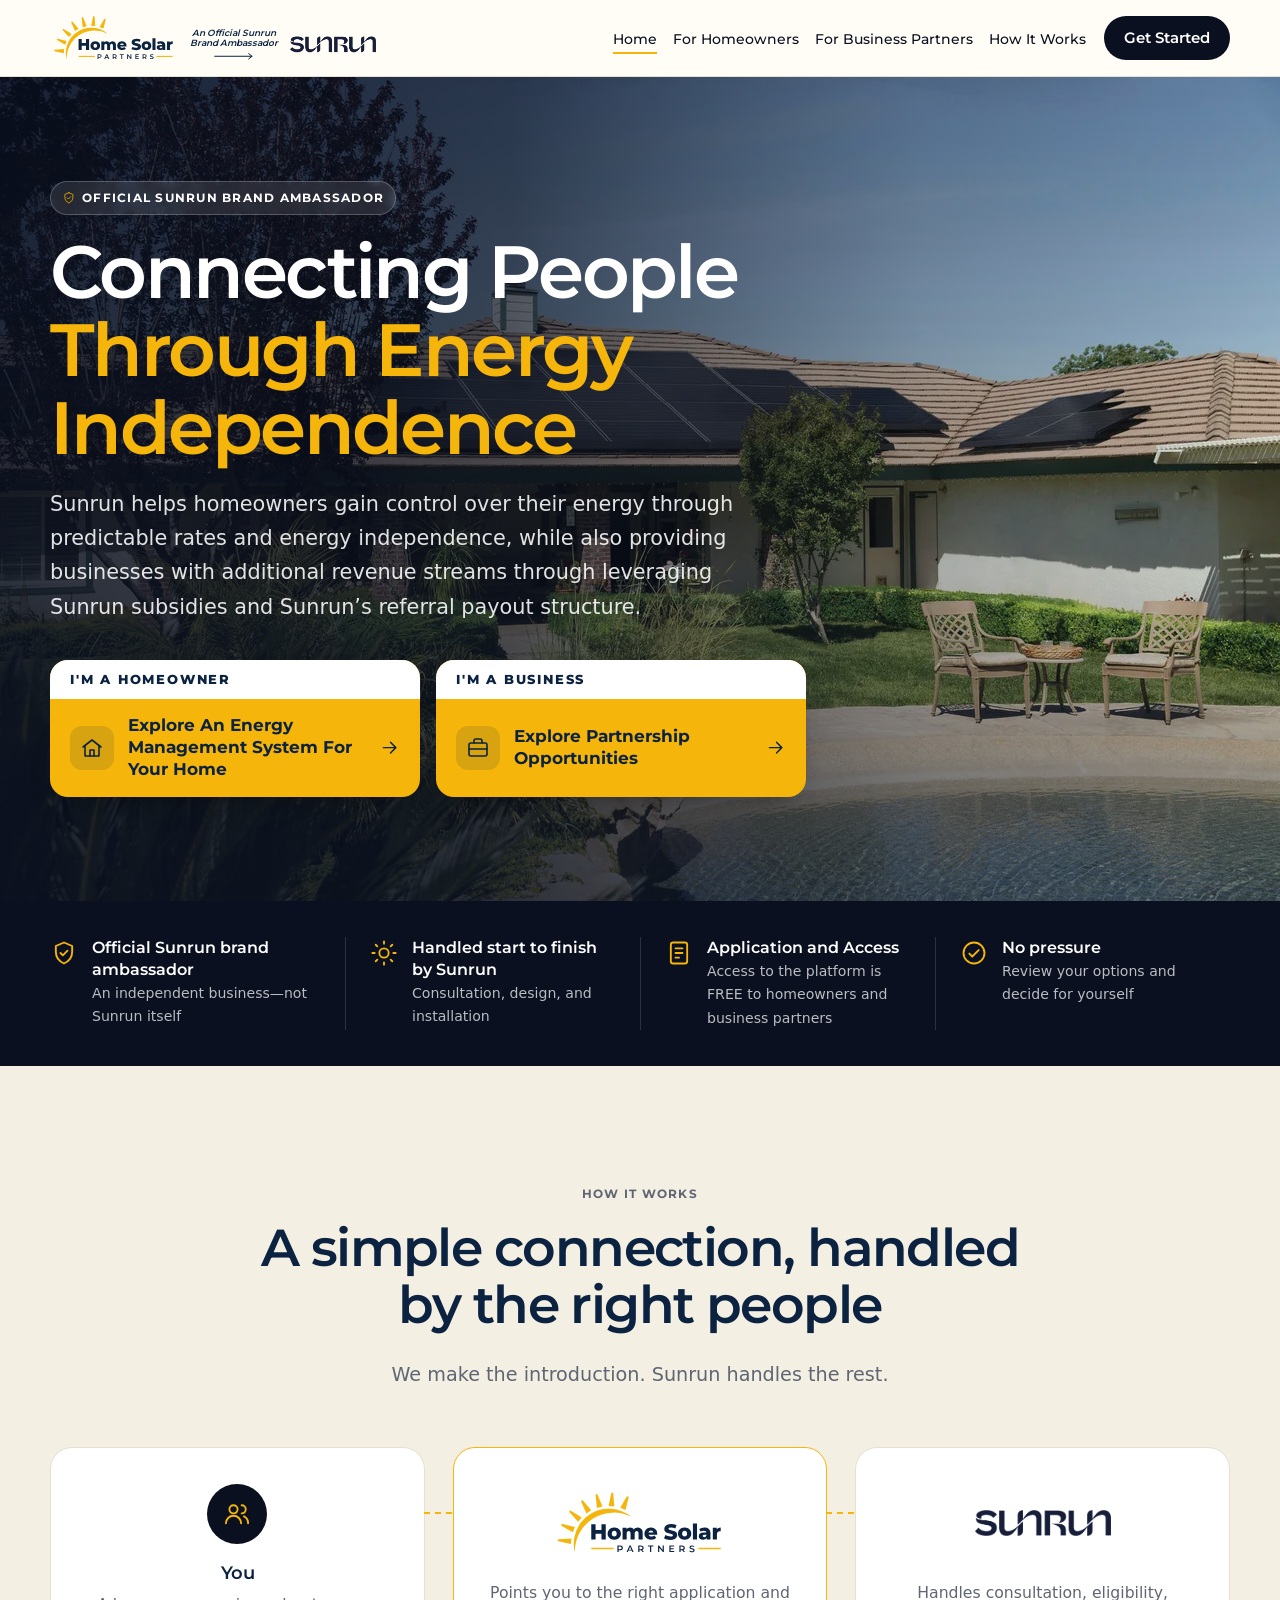
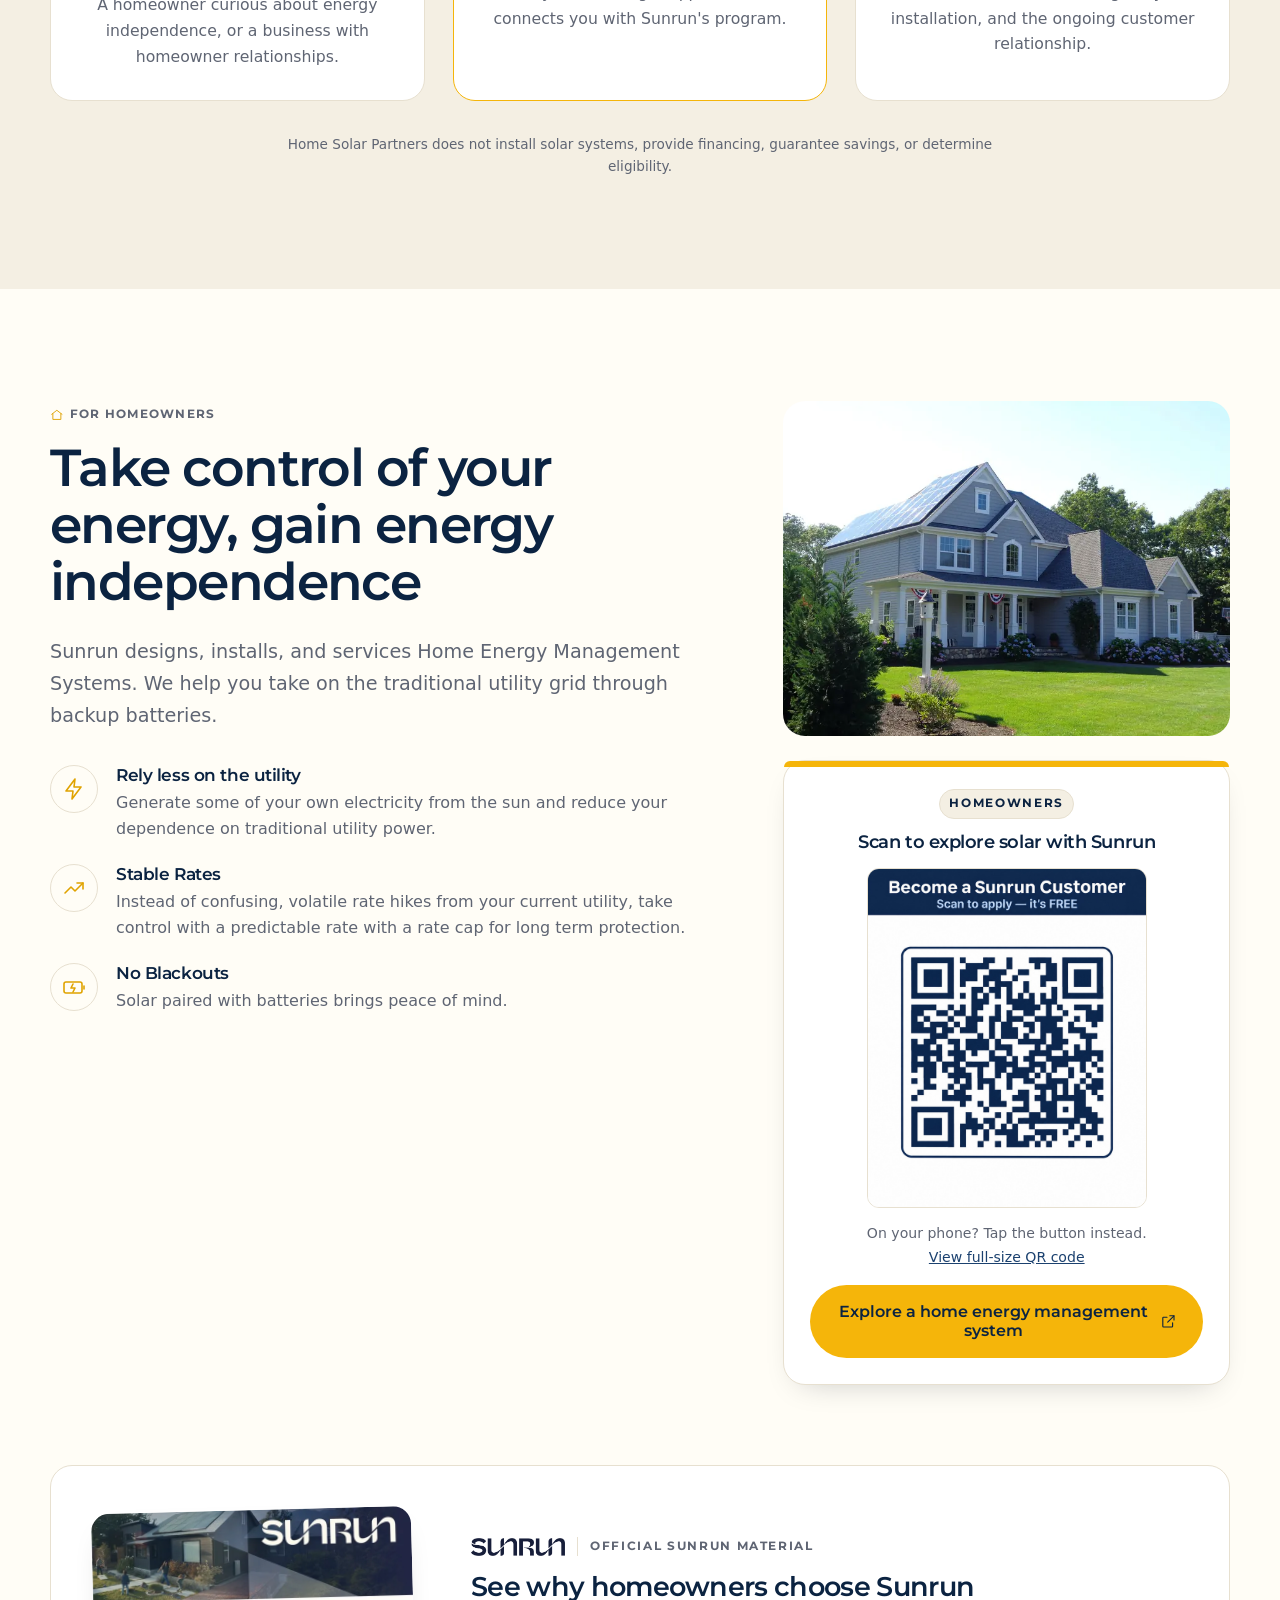
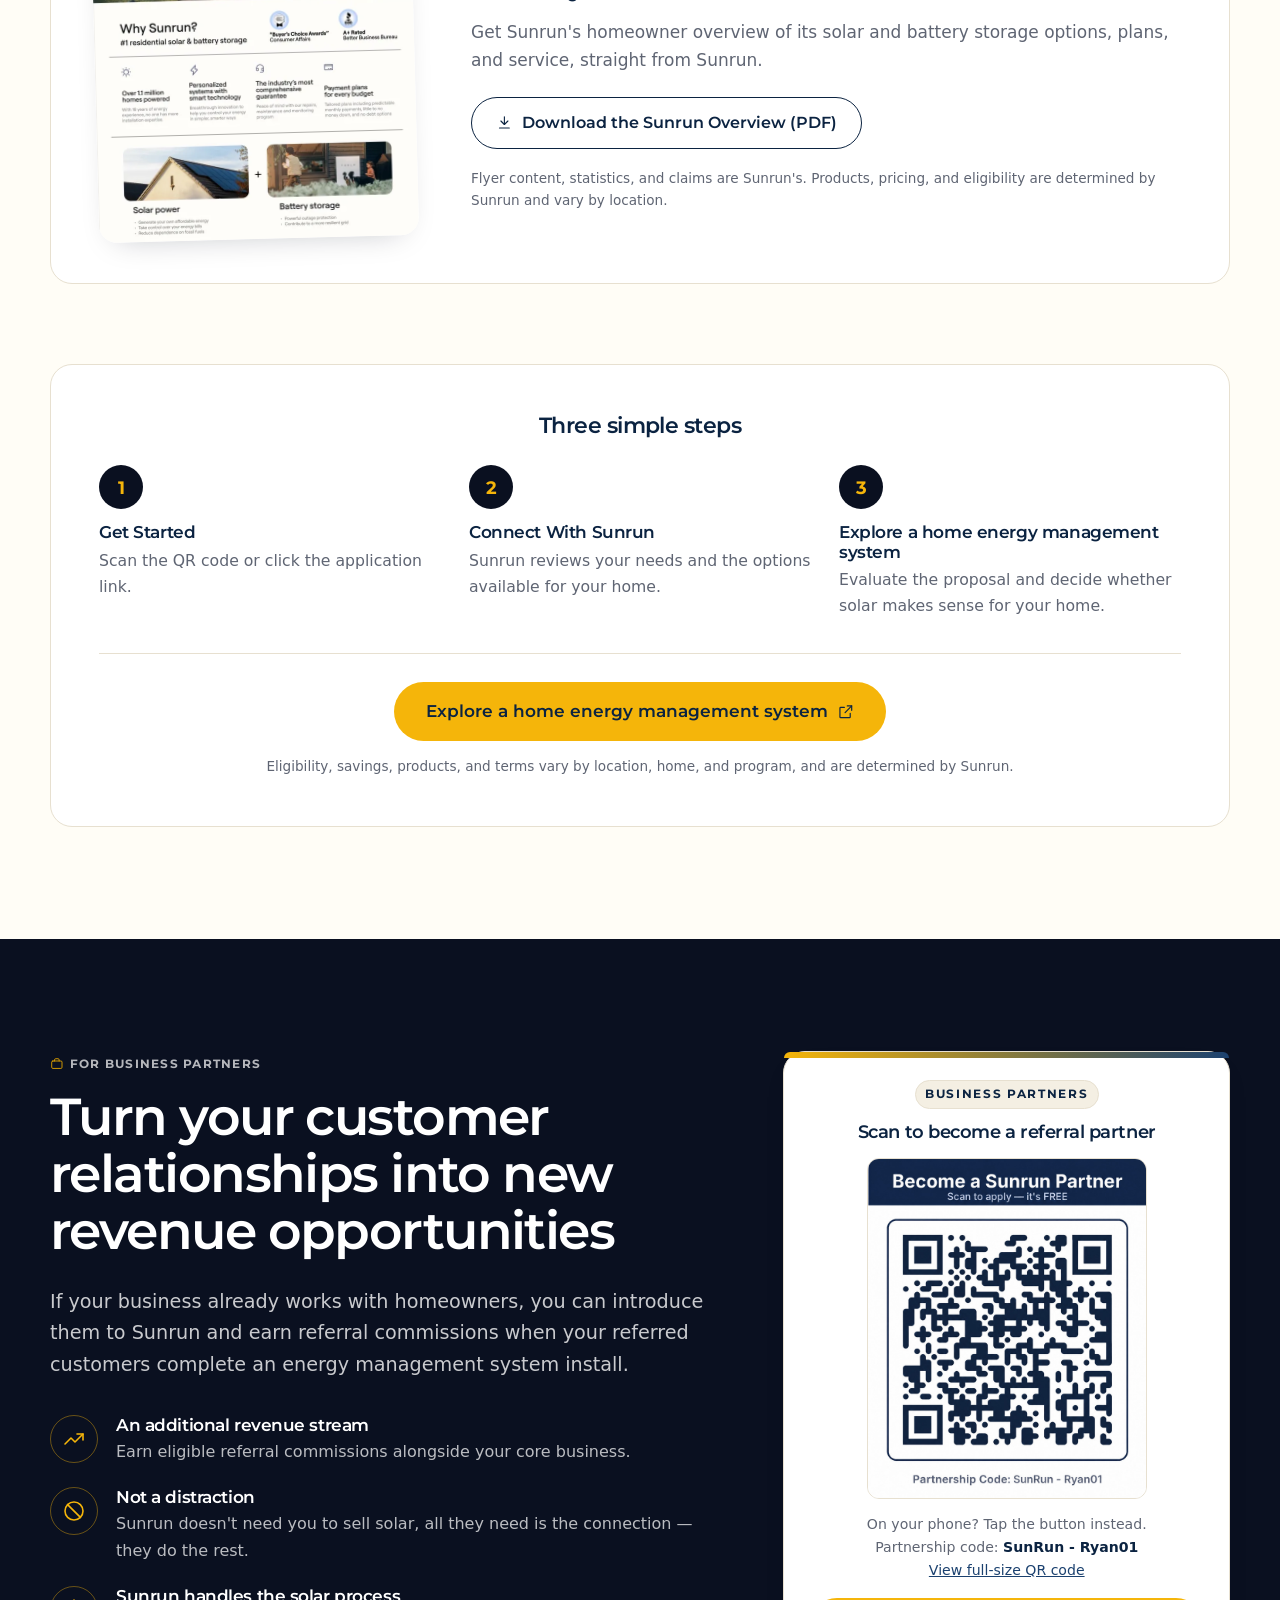
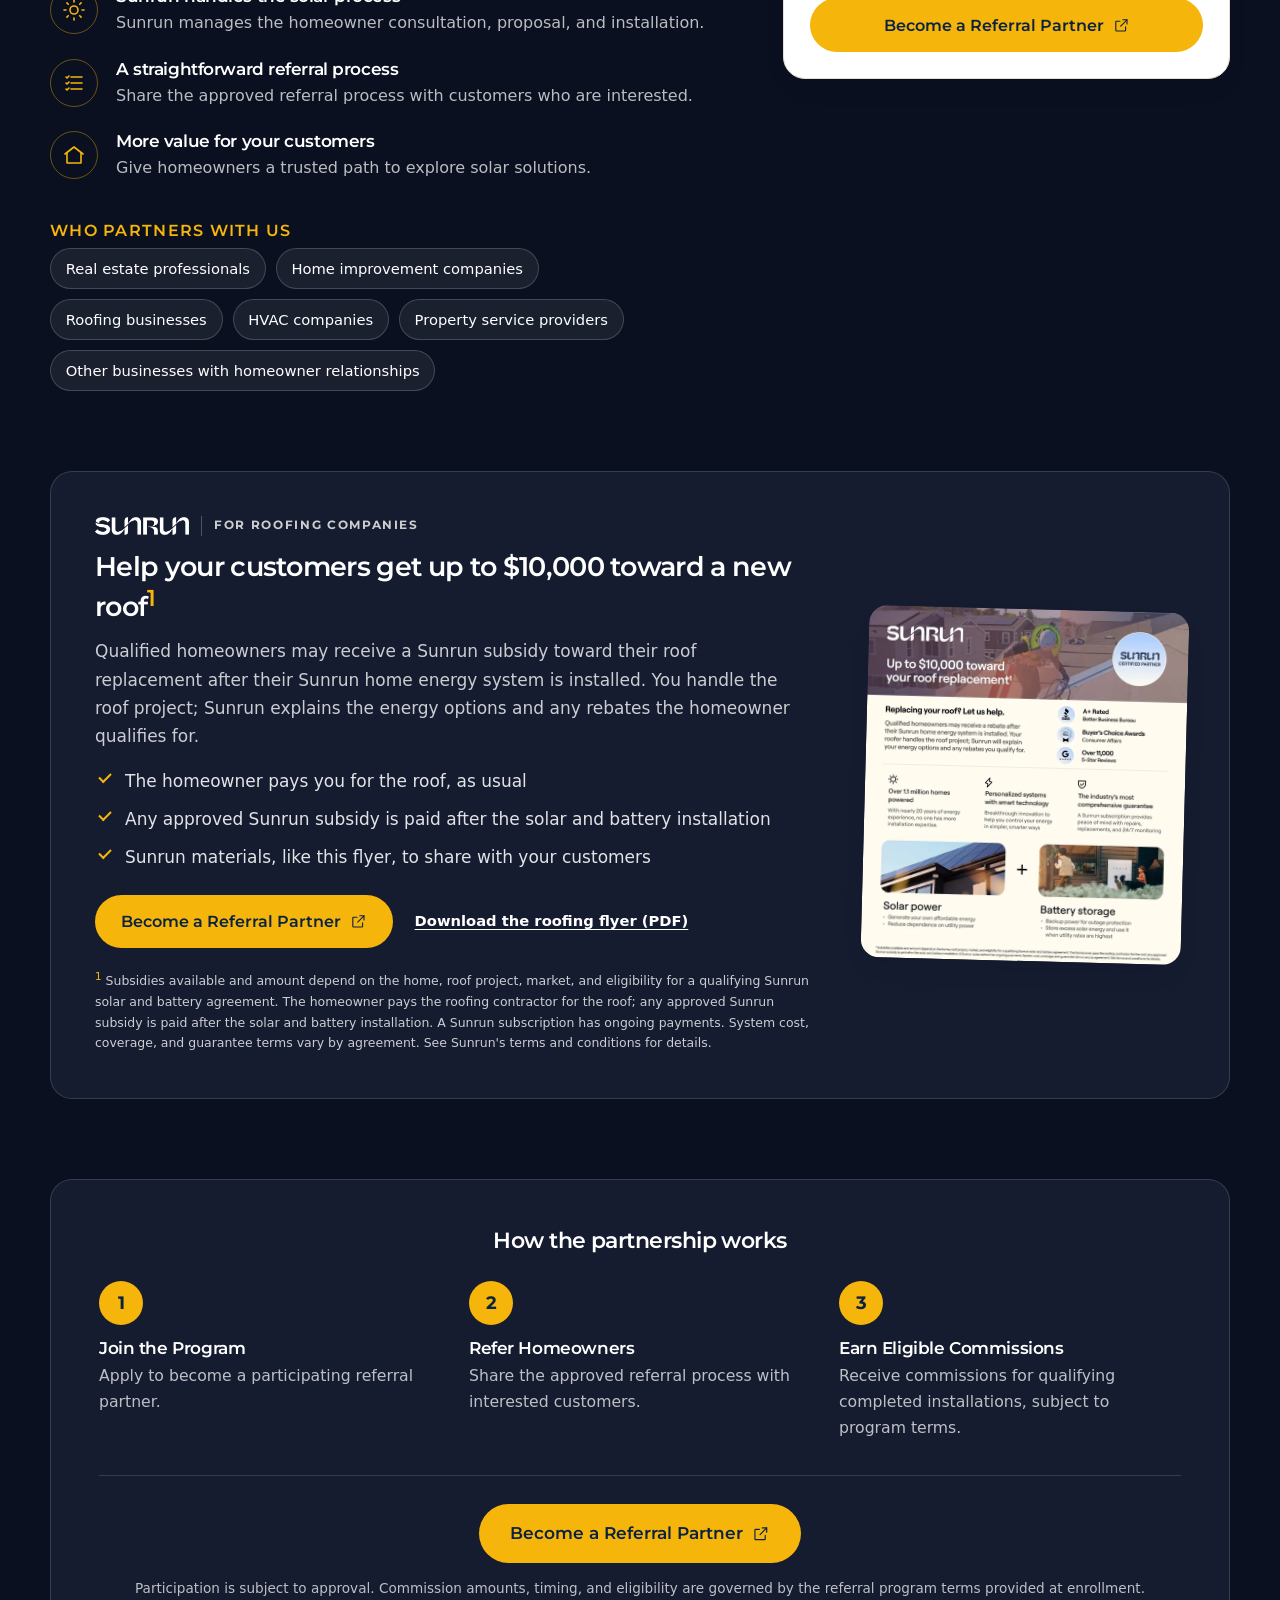
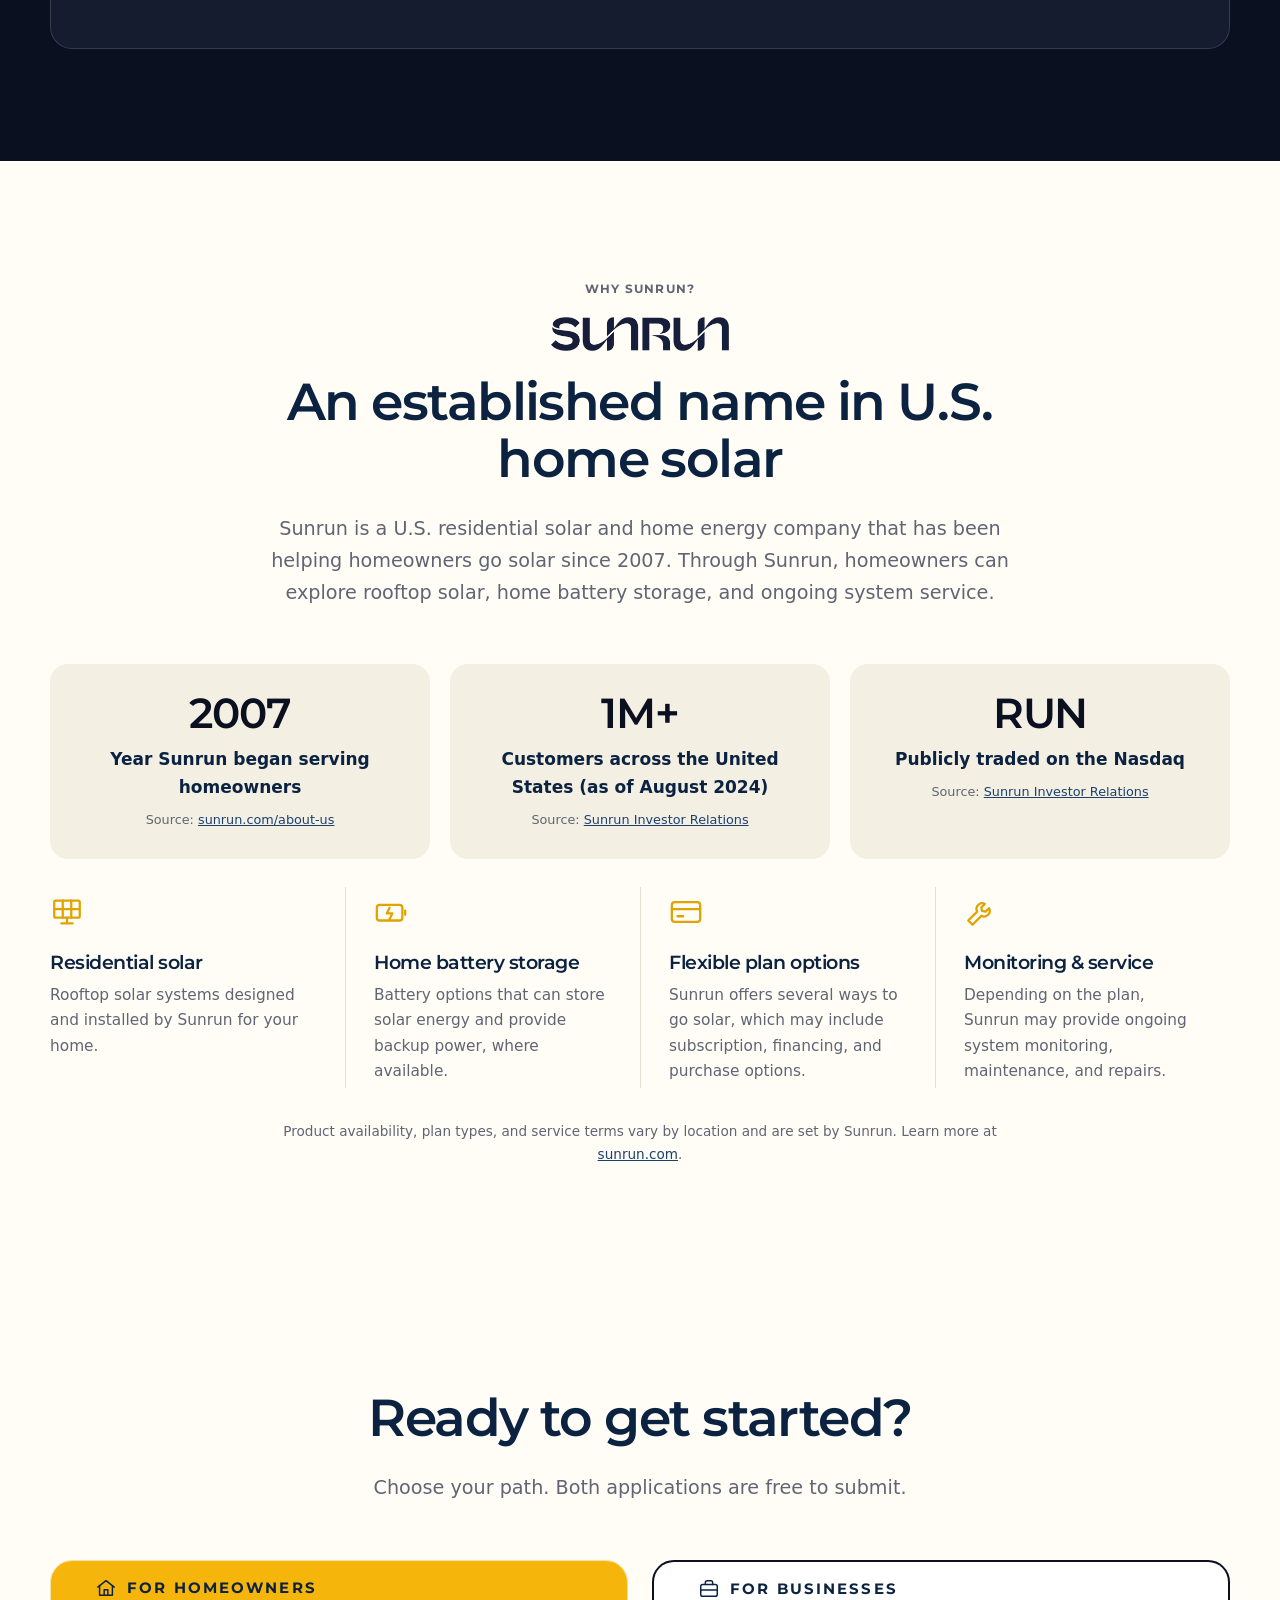
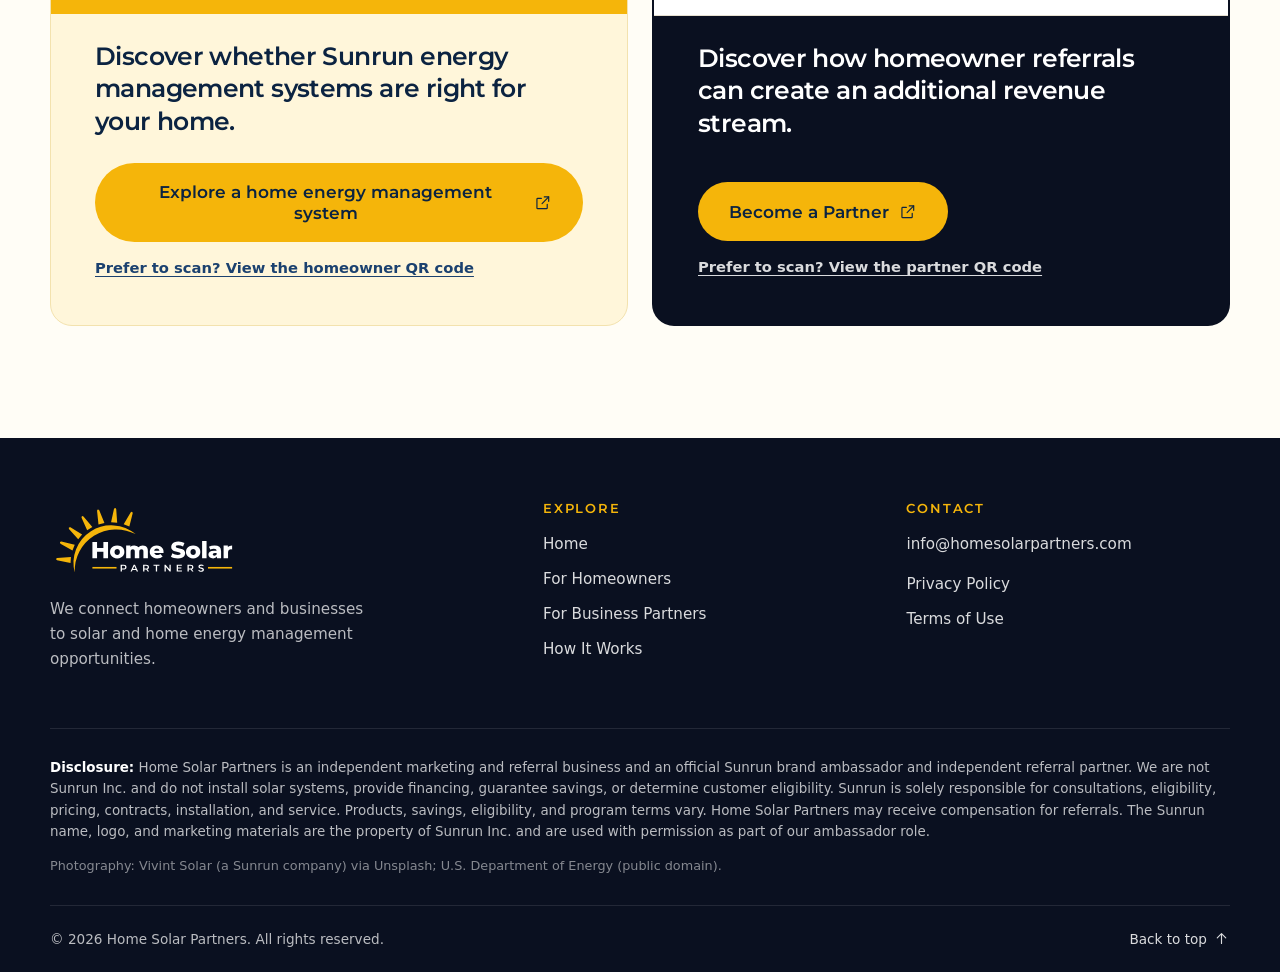
==== index.html @ 770d16ce "Replace hero photo with a home showing modern all-black panels New hero (768/1280/1920w webp) and so" ====
<!DOCTYPE html>
<html lang="en">
<head>
  <meta charset="utf-8">
  <meta name="viewport" content="width=device-width, initial-scale=1">
  <title>Home Solar Partners | Sunrun Energy Management Systems for Homeowners &amp; Referral Partnerships</title>
  <meta name="description" content="Home Solar Partners is an independent Sunrun referral partner. Homeowners can explore Sunrun residential solar and battery options; businesses can apply to refer homeowners and earn eligible referral commissions.">
  <link rel="canonical" href="https://homesolarpartners.com/">
  <meta name="theme-color" content="#0B2341">
  <meta name="robots" content="index, follow">

  <!-- Open Graph / social -->
  <meta property="og:type" content="website">
  <meta property="og:site_name" content="Home Solar Partners">
  <meta property="og:title" content="Home Solar Partners | Connecting People Through Energy Independence">
  <meta property="og:description" content="Sunrun helps homeowners gain control over their energy through predictable rates and energy independence, while also providing businesses with additional revenue streams through leveraging Sunrun subsidies and Sunrun's referral payout structure.">
  <meta property="og:url" content="https://homesolarpartners.com/">
  <meta property="og:image" content="https://homesolarpartners.com/assets/img/og-home-solar-partners.jpg">
  <meta property="og:image:width" content="1200">
  <meta property="og:image:height" content="630">
  <meta property="og:image:alt" content="Home Solar Partners logo over a home with all-black rooftop solar panels">
  <meta property="og:locale" content="en_US">
  <meta name="twitter:card" content="summary_large_image">
  <meta name="twitter:title" content="Home Solar Partners | Connecting People Through Energy Independence">
  <meta name="twitter:description" content="Explore Sunrun energy management systems for your home, or partner with us to refer homeowners and earn eligible referral commissions.">
  <meta name="twitter:image" content="https://homesolarpartners.com/assets/img/og-home-solar-partners.jpg">

  <!-- Icons -->
  <link rel="icon" href="/favicon.ico" sizes="any">
  <link rel="icon" href="/favicon.svg" type="image/svg+xml">
  <link rel="apple-touch-icon" href="/apple-touch-icon.png">
  <link rel="manifest" href="/site.webmanifest">

  <link rel="preload" href="/assets/fonts/montserrat-latin-variable.woff2" as="font" type="font/woff2" crossorigin>
  <link rel="preload" as="image" type="image/webp"
        imagesrcset="/assets/img/hero-home-black-solar-panels-768w.webp 768w, /assets/img/hero-home-black-solar-panels-1280w.webp 1280w, /assets/img/hero-home-black-solar-panels-1920w.webp 1920w"
        imagesizes="100vw">
  <link rel="stylesheet" href="/assets/css/styles.css?v=b96a780">

  <script type="application/ld+json">
  {
    "@context": "https://schema.org",
    "@type": "Organization",
    "name": "Home Solar Partners",
    "url": "https://homesolarpartners.com/",
    "logo": "https://homesolarpartners.com/assets/img/icon-512.png",
    "description": "Independent Sunrun referral partner connecting homeowners with Sunrun residential solar solutions and helping businesses participate in a solar referral program."
  }
  </script>
</head>
<body>
  <a class="skip-link" href="#main">Skip to main content</a>

  <!-- ============ HEADER ============ -->
  <header class="site-header" id="top">
    <div class="container header-inner">
      <a class="brand" href="#home" aria-label="Home Solar Partners, an official Sunrun brand ambassador – back to top">
        <img class="brand-hsp" src="/assets/img/home-solar-partners-logo.svg" alt="" width="172" height="70">
        <span class="brand-tie" aria-hidden="true">
          <span class="brand-tie-text">An Official Sunrun<br>Brand Ambassador</span>
          <svg class="brand-tie-arrow" viewBox="0 0 60 10"><path d="M1 5h56M52 1l5 4-5 4"/></svg>
        </span>
        <img class="brand-sunrun" src="/assets/img/sunrun-logo-navy.png" alt="" width="679" height="130">
      </a>

      <button class="nav-toggle" type="button" aria-expanded="false" aria-controls="site-nav">
        <span class="nav-toggle-bar" aria-hidden="true"></span>
        <span class="visually-hidden">Menu</span>
      </button>

      <nav class="site-nav" id="site-nav" aria-label="Primary">
        <ul>
          <li><a href="#home">Home</a></li>
          <li><a href="#homeowners">For Homeowners</a></li>
          <li><a href="#partners">For Business Partners</a></li>
          <li><a href="#how-it-works">How It Works</a></li>
        </ul>
        <a class="btn btn-gold btn-sm nav-cta" href="#get-started">Get Started</a>
      </nav>
    </div>
  </header>

  <main id="main">

    <!-- ============ HERO ============ -->
    <section class="hero" id="home" aria-labelledby="hero-title">
      <picture class="hero-media">
        <img src="/assets/img/hero-home-black-solar-panels-1280w.webp"
             srcset="/assets/img/hero-home-black-solar-panels-768w.webp 768w, /assets/img/hero-home-black-solar-panels-1280w.webp 1280w, /assets/img/hero-home-black-solar-panels-1920w.webp 1920w"
             sizes="100vw" width="1920" height="1280" fetchpriority="high"
             alt="Single-story home with sleek all-black solar panels on its tile roof, a landscaped yard, and a backyard pool">
      </picture>
      <div class="hero-overlay" aria-hidden="true"></div>

      <div class="container hero-inner">
        <p class="eyebrow eyebrow-light">
          <svg class="icon" aria-hidden="true" viewBox="0 0 24 24"><path d="M12 3l7 3v5c0 4.5-3 8.3-7 10-4-1.7-7-5.5-7-10V6l7-3z"/><path d="M9 12l2 2 4-4"/></svg>
          Official Sunrun Brand Ambassador
        </p>
        <h1 id="hero-title">Connecting People<br> <span class="text-gold">Through Energy Independence</span></h1>
        <p class="hero-lede">Sunrun helps homeowners gain control over their energy through predictable rates and energy independence, while also providing businesses with additional revenue streams through leveraging Sunrun subsidies and Sunrun&#8217;s referral payout structure.</p>

        <div class="hero-paths">
          <a class="path-card path-home" href="#homeowners">
            <span class="path-label">I'm a homeowner</span>
            <span class="path-body">
              <span class="path-icon" aria-hidden="true">
              <svg class="icon" viewBox="0 0 24 24"><path d="M3 11l9-7 9 7"/><path d="M5 10v10h14V10"/><path d="M10 20v-6h4v6"/></svg>
            </span>
              <span class="path-cta">Explore An Energy Management System For Your Home</span>
              <svg class="icon path-arrow" aria-hidden="true" viewBox="0 0 24 24"><path d="M5 12h14M13 6l6 6-6 6"/></svg>
            </span>
          </a>
          <a class="path-card path-biz" href="#partners">
            <span class="path-label">I'm a business</span>
            <span class="path-body">
              <span class="path-icon" aria-hidden="true">
              <svg class="icon" viewBox="0 0 24 24"><rect x="3" y="7" width="18" height="13" rx="2"/><path d="M8 7V5a2 2 0 012-2h4a2 2 0 012 2v2"/><path d="M3 13h18"/></svg>
            </span>
              <span class="path-cta">Explore Partnership Opportunities</span>
              <svg class="icon path-arrow" aria-hidden="true" viewBox="0 0 24 24"><path d="M5 12h14M13 6l6 6-6 6"/></svg>
            </span>
          </a>
        </div>
      </div>
    </section>

    <!-- ============ TRUST STRIP ============ -->
    <section class="trust" aria-label="Why work with Home Solar Partners">
      <div class="container trust-grid">
        <div class="trust-item">
          <svg class="icon" aria-hidden="true" viewBox="0 0 24 24"><path d="M12 3l7 3v5c0 4.5-3 8.3-7 10-4-1.7-7-5.5-7-10V6l7-3z"/><path d="M9 12l2 2 4-4"/></svg>
          <p><strong>Official Sunrun brand ambassador</strong><span>An independent business—not Sunrun itself</span></p>
        </div>
        <div class="trust-item">
          <svg class="icon" aria-hidden="true" viewBox="0 0 24 24"><circle cx="12" cy="12" r="4"/><path d="M12 2v2M12 20v2M4.9 4.9l1.4 1.4M17.7 17.7l1.4 1.4M2 12h2M20 12h2M4.9 19.1l1.4-1.4M17.7 6.3l1.4-1.4"/></svg>
          <p><strong>Handled start to finish by Sunrun</strong><span>Consultation, design, and installation</span></p>
        </div>
        <div class="trust-item">
          <svg class="icon" aria-hidden="true" viewBox="0 0 24 24"><rect x="5" y="3" width="14" height="18" rx="2"/><path d="M9 8h6M9 12h6M9 16h3"/></svg>
          <p><strong>Application and Access</strong><span>Access to the platform is FREE to homeowners and business partners</span></p>
        </div>
        <div class="trust-item">
          <svg class="icon" aria-hidden="true" viewBox="0 0 24 24"><circle cx="12" cy="12" r="9"/><path d="M8 12.5l2.5 2.5L16 9.5"/></svg>
          <p><strong>No pressure</strong><span>Review your options and decide for yourself</span></p>
        </div>
      </div>
    </section>

    <!-- ============ HOW IT WORKS ============ -->
    <section class="section how" id="how-it-works" aria-labelledby="how-title">
      <div class="container">
        <div class="section-head center">
          <p class="eyebrow">How It Works</p>
          <h2 id="how-title">A simple connection, handled by the right people</h2>
          <p class="section-lede">We make the introduction. Sunrun handles the rest.</p>
        </div>

        <ol class="flow" aria-label="How Home Solar Partners works with Sunrun">
          <li class="flow-step">
            <span class="flow-badge" aria-hidden="true">
              <svg class="icon" viewBox="0 0 24 24"><circle cx="9" cy="8" r="3.5"/><path d="M2.5 20a6.5 6.5 0 0113 0"/><path d="M16 4.5a3.5 3.5 0 010 7"/><path d="M18 14a6.5 6.5 0 013.5 6"/></svg>
            </span>
            <h3>You</h3>
            <p>A homeowner curious about energy independence, or a business with homeowner relationships.</p>
          </li>
          <li class="flow-step flow-step-brand">
            <h3 class="flow-logo"><img class="flow-logo-hsp" src="/assets/img/home-solar-partners-logo.svg" alt="Home Solar Partners" width="172" height="70"></h3>
            <p>Points you to the right application and connects you with Sunrun's program.</p>
          </li>
          <li class="flow-step">
            <h3 class="flow-logo"><img class="flow-logo-sunrun" src="/assets/img/sunrun-logo-navy.png" alt="Sunrun" width="679" height="130"></h3>
            <p>Handles consultation, eligibility, installation, and the ongoing customer relationship.</p>
          </li>
        </ol>

        <p class="fine-print center">Home Solar Partners does not install solar systems, provide financing, guarantee savings, or determine eligibility.</p>
      </div>
    </section>

    <!-- ============ HOMEOWNERS ============ -->
    <section class="section homeowners" id="homeowners" aria-labelledby="home-title">
      <div class="container">
        <div class="split">
          <div class="split-main">
            <p class="eyebrow">
              <svg class="icon" aria-hidden="true" viewBox="0 0 24 24"><path d="M3 11l9-7 9 7"/><path d="M5 10v10h14V10"/></svg>
              For Homeowners
            </p>
            <h2 id="home-title">Take control of your energy, gain energy independence</h2>
            <p class="section-lede">Sunrun designs, installs, and services Home Energy Management Systems. We help you take on the traditional utility grid through backup batteries.</p>

            <ul class="benefits">
              <li>
                <span class="benefit-icon" aria-hidden="true"><svg class="icon" viewBox="0 0 24 24"><path d="M13 2L4 14h7l-1 8 9-12h-7l1-8z"/></svg></span>
                <div><h3>Rely less on the utility</h3><p>Generate some of your own electricity from the sun and reduce your dependence on traditional utility power.</p></div>
              </li>
              <li>
                <span class="benefit-icon" aria-hidden="true"><svg class="icon" viewBox="0 0 24 24"><path d="M3 17l6-6 4 4 8-8"/><path d="M15 7h6v6"/></svg></span>
                <div><h3>Stable Rates</h3><p>Instead of confusing, volatile rate hikes from your current utility, take control with a predictable rate with a rate cap for long term protection.</p></div>
              </li>
              <li>
                <span class="benefit-icon" aria-hidden="true"><svg class="icon" viewBox="0 0 24 24"><rect x="2" y="7" width="18" height="11" rx="2"/><path d="M22 11v3"/><path d="M11 9l-2 4h4l-2 4"/></svg></span>
                <div><h3>No Blackouts</h3><p>Solar paired with batteries brings peace of mind.</p></div>
              </li>
            </ul>
          </div>

          <aside class="split-side">
            <figure class="photo-card">
              <img src="/assets/img/home-with-rooftop-solar-panels-720w.webp"
                   srcset="/assets/img/home-with-rooftop-solar-panels-720w.webp 720w, /assets/img/home-with-rooftop-solar-panels-1200w.webp 1200w"
                   sizes="(min-width: 960px) 420px, 100vw" width="1200" height="900" loading="lazy" decoding="async"
                   alt="Two-story gray home with a front porch, a green lawn, and solar panels on its roof">
            </figure>

            <div class="qr-card qr-card-home" id="homeowner-apply">
              <p class="qr-tag">Homeowners</p>
              <h3>Scan to explore solar with Sunrun</h3>
              <img class="qr-img" src="/assets/img/qr-homeowner-sunrun-customer-application-720w.jpg"
                   width="720" height="876" loading="lazy" decoding="async"
                   alt="QR code labeled “Become a Sunrun Customer” that opens the Sunrun homeowner application">
              <p class="qr-alt">On your phone? Tap the button instead.<br><a href="/assets/img/qr-homeowner-sunrun-customer-application.jpg" target="_blank" rel="noopener">View full-size QR code<span class="visually-hidden"> (opens in a new tab)</span></a></p>
              <a class="btn btn-gold btn-block" href="https://sunrun.my.site.com/sunrunPublicAuraSite/s/new-customer?token=1395772061" target="_blank" rel="noopener">
                Explore a home energy management system
                <svg class="icon" aria-hidden="true" viewBox="0 0 24 24"><path d="M14 4h6v6"/><path d="M20 4l-9 9"/><path d="M18 14v5a1 1 0 01-1 1H5a1 1 0 01-1-1V7a1 1 0 011-1h5"/></svg>
                <span class="visually-hidden">(opens Sunrun's application in a new tab)</span>
              </a>
            </div>
          </aside>
        </div>

        <div class="flyer-feature">
          <a class="flyer-thumb" href="/assets/img/flyers/sunrun-homeowner-overview.pdf" target="_blank" rel="noopener">
            <img src="/assets/img/flyers/sunrun-homeowner-overview-640w.webp" width="640" height="658" loading="lazy" decoding="async"
                 alt="Sunrun flyer titled “Why Sunrun?” describing solar power and battery storage for homeowners">
            <span class="visually-hidden"> (opens PDF in a new tab)</span>
          </a>
          <div class="flyer-copy">
            <p class="flyer-source">
              <img src="/assets/img/sunrun-logo-navy.png" alt="Sunrun" width="679" height="130">
              <span>Official Sunrun material</span>
            </p>
            <h3>See why homeowners choose Sunrun</h3>
            <p>Get Sunrun's homeowner overview of its solar and battery storage options, plans, and service, straight from Sunrun.</p>
            <a class="btn btn-outline" href="/assets/img/flyers/sunrun-homeowner-overview.pdf" target="_blank" rel="noopener" download>
              <svg class="icon" aria-hidden="true" viewBox="0 0 24 24"><path d="M12 4v11"/><path d="M7 10l5 5 5-5"/><path d="M5 20h14"/></svg>
              Download the Sunrun Overview (PDF)
            </a>
            <p class="fine-print">Flyer content, statistics, and claims are Sunrun's. Products, pricing, and eligibility are determined by Sunrun and vary by location.</p>
          </div>
        </div>

        <div class="steps-wrap">
          <h3 class="steps-title">Three simple steps</h3>
          <ol class="steps">
            <li>
              <span class="step-num" aria-hidden="true">1</span>
              <h4>Get Started</h4>
              <p>Scan the QR code or click the application link.</p>
            </li>
            <li>
              <span class="step-num" aria-hidden="true">2</span>
              <h4>Connect With Sunrun</h4>
              <p>Sunrun reviews your needs and the options available for your home.</p>
            </li>
            <li>
              <span class="step-num" aria-hidden="true">3</span>
              <h4>Explore a home energy management system</h4>
              <p>Evaluate the proposal and decide whether solar makes sense for your home.</p>
            </li>
          </ol>
          <div class="cta-row">
            <a class="btn btn-gold btn-lg" href="https://sunrun.my.site.com/sunrunPublicAuraSite/s/new-customer?token=1395772061" target="_blank" rel="noopener">
              Explore a home energy management system
              <svg class="icon" aria-hidden="true" viewBox="0 0 24 24"><path d="M14 4h6v6"/><path d="M20 4l-9 9"/><path d="M18 14v5a1 1 0 01-1 1H5a1 1 0 01-1-1V7a1 1 0 011-1h5"/></svg>
              <span class="visually-hidden">(opens Sunrun's application in a new tab)</span>
            </a>
            <p class="fine-print">Eligibility, savings, products, and terms vary by location, home, and program, and are determined by Sunrun.</p>
          </div>
        </div>
      </div>
    </section>

    <!-- ============ BUSINESS PARTNERS ============ -->
    <section class="section partners" id="partners" aria-labelledby="partners-title">
      <div class="container">
        <div class="split split-reverse">
          <div class="split-main">
            <p class="eyebrow eyebrow-light">
              <svg class="icon" aria-hidden="true" viewBox="0 0 24 24"><rect x="3" y="7" width="18" height="13" rx="2"/><path d="M8 7V5a2 2 0 012-2h4a2 2 0 012 2v2"/></svg>
              For Business Partners
            </p>
            <h2 id="partners-title">Turn your customer relationships into new revenue opportunities</h2>
            <p class="section-lede">If your business already works with homeowners, you can introduce them to Sunrun and earn referral commissions when your referred customers complete an energy management system install.</p>

            <ul class="benefits benefits-dark">
              <li>
                <span class="benefit-icon" aria-hidden="true"><svg class="icon" viewBox="0 0 24 24"><path d="M3 17l6-6 4 4 8-8"/><path d="M15 7h6v6"/></svg></span>
                <div><h3>An additional revenue stream</h3><p>Earn eligible referral commissions alongside your core business.</p></div>
              </li>
              <li>
                <span class="benefit-icon" aria-hidden="true"><svg class="icon" viewBox="0 0 24 24"><circle cx="12" cy="12" r="9"/><path d="M5.6 5.6l12.8 12.8"/></svg></span>
                <div><h3>Not a distraction</h3><p>Sunrun doesn't need you to sell solar, all they need is the connection &mdash; they do the rest.</p></div>
              </li>
              <li>
                <span class="benefit-icon" aria-hidden="true"><svg class="icon" viewBox="0 0 24 24"><circle cx="12" cy="12" r="4"/><path d="M12 2v2M12 20v2M4.9 4.9l1.4 1.4M17.7 17.7l1.4 1.4M2 12h2M20 12h2M4.9 19.1l1.4-1.4M17.7 6.3l1.4-1.4"/></svg></span>
                <div><h3>Sunrun handles the solar process</h3><p>Sunrun manages the homeowner consultation, proposal, and installation.</p></div>
              </li>
              <li>
                <span class="benefit-icon" aria-hidden="true"><svg class="icon" viewBox="0 0 24 24"><path d="M9 6h11M9 12h11M9 18h11"/><path d="M4 6l1 1 2-2M4 12l1 1 2-2M4 18l1 1 2-2"/></svg></span>
                <div><h3>A straightforward referral process</h3><p>Share the approved referral process with customers who are interested.</p></div>
              </li>
              <li>
                <span class="benefit-icon" aria-hidden="true"><svg class="icon" viewBox="0 0 24 24"><path d="M3 11l9-7 9 7"/><path d="M5 10v10h14V10"/></svg></span>
                <div><h3>More value for your customers</h3><p>Give homeowners a trusted path to explore solar solutions.</p></div>
              </li>
            </ul>

            <div class="audiences">
              <h3>Who partners with us</h3>
              <ul class="chips">
                <li>Real estate professionals</li>
                <li>Home improvement companies</li>
                <li>Roofing businesses</li>
                <li>HVAC companies</li>
                <li>Property service providers</li>
                <li>Other businesses with homeowner relationships</li>
              </ul>
            </div>
          </div>

          <aside class="split-side">
            <div class="qr-card qr-card-biz" id="partner-apply">
              <p class="qr-tag">Business partners</p>
              <h3>Scan to become a referral partner</h3>
              <img class="qr-img" src="/assets/img/qr-business-sunrun-referral-partner-application-720w.jpg"
                   width="720" height="876" loading="lazy" decoding="async"
                   alt="QR code labeled “Become a Sunrun Partner” that opens the referral partner application, partnership code SunRun - Ryan01">
              <p class="qr-alt">On your phone? Tap the button instead.<br>Partnership code: <strong>SunRun - Ryan01</strong><br><a href="/assets/img/qr-business-sunrun-referral-partner-application.jpg" target="_blank" rel="noopener">View full-size QR code<span class="visually-hidden"> (opens in a new tab)</span></a></p>
              <a class="btn btn-gold btn-block" href="https://forms.gle/6fprXXziUeoYjQEt7" target="_blank" rel="noopener">
                Become a Referral Partner
                <svg class="icon" aria-hidden="true" viewBox="0 0 24 24"><path d="M14 4h6v6"/><path d="M20 4l-9 9"/><path d="M18 14v5a1 1 0 01-1 1H5a1 1 0 01-1-1V7a1 1 0 011-1h5"/></svg>
                <span class="visually-hidden">(opens the partner application in a new tab)</span>
              </a>
            </div>
          </aside>
        </div>

        <div class="flyer-feature flyer-feature-dark" id="roofing">
          <div class="flyer-copy">
            <p class="flyer-source">
              <img src="/assets/img/sunrun-logo-white.png" alt="Sunrun" width="679" height="130">
              <span>For roofing companies</span>
            </p>
            <h3>Help your customers get up to $10,000 toward a new roof<sup>1</sup></h3>
            <p>Qualified homeowners may receive a Sunrun subsidy toward their roof replacement after their Sunrun home energy system is installed. You handle the roof project; Sunrun explains the energy options and any rebates the homeowner qualifies for.</p>
            <ul class="check-list">
              <li>The homeowner pays you for the roof, as usual</li>
              <li>Any approved Sunrun subsidy is paid after the solar and battery installation</li>
              <li>Sunrun materials, like this flyer, to share with your customers</li>
            </ul>
            <div class="flyer-actions">
              <a class="btn btn-gold" href="https://forms.gle/6fprXXziUeoYjQEt7" target="_blank" rel="noopener">
                Become a Referral Partner
                <svg class="icon" aria-hidden="true" viewBox="0 0 24 24"><path d="M14 4h6v6"/><path d="M20 4l-9 9"/><path d="M18 14v5a1 1 0 01-1 1H5a1 1 0 01-1-1V7a1 1 0 011-1h5"/></svg>
                <span class="visually-hidden">(opens the partner application in a new tab)</span>
              </a>
              <a class="text-link" href="/assets/img/flyers/sunrun-roofing-partner-flyer.pdf" target="_blank" rel="noopener" download>Download the roofing flyer (PDF)</a>
            </div>
            <p class="fine-print"><sup>1</sup> Subsidies available and amount depend on the home, roof project, market, and eligibility for a qualifying Sunrun solar and battery agreement. The homeowner pays the roofing contractor for the roof; any approved Sunrun subsidy is paid after the solar and battery installation. A Sunrun subscription has ongoing payments. System cost, coverage, and guarantee terms vary by agreement. See Sunrun's terms and conditions for details.</p>
          </div>
          <a class="flyer-thumb" href="/assets/img/flyers/sunrun-roofing-partner-flyer.pdf" target="_blank" rel="noopener">
            <img src="/assets/img/flyers/sunrun-roofing-partner-flyer-640w.webp" width="640" height="704" loading="lazy" decoding="async"
                 alt="Sunrun flyer for homeowners replacing their roof: “Up to $10,000 toward your roof replacement”">
            <span class="visually-hidden"> (opens PDF in a new tab)</span>
          </a>
        </div>

        <div class="steps-wrap steps-dark">
          <h3 class="steps-title">How the partnership works</h3>
          <ol class="steps">
            <li>
              <span class="step-num" aria-hidden="true">1</span>
              <h4>Join the Program</h4>
              <p>Apply to become a participating referral partner.</p>
            </li>
            <li>
              <span class="step-num" aria-hidden="true">2</span>
              <h4>Refer Homeowners</h4>
              <p>Share the approved referral process with interested customers.</p>
            </li>
            <li>
              <span class="step-num" aria-hidden="true">3</span>
              <h4>Earn Eligible Commissions</h4>
              <p>Receive commissions for qualifying completed installations, subject to program terms.</p>
            </li>
          </ol>
          <div class="cta-row">
            <a class="btn btn-gold btn-lg" href="https://forms.gle/6fprXXziUeoYjQEt7" target="_blank" rel="noopener">
              Become a Referral Partner
              <svg class="icon" aria-hidden="true" viewBox="0 0 24 24"><path d="M14 4h6v6"/><path d="M20 4l-9 9"/><path d="M18 14v5a1 1 0 01-1 1H5a1 1 0 01-1-1V7a1 1 0 011-1h5"/></svg>
              <span class="visually-hidden">(opens the partner application in a new tab)</span>
            </a>
            <p class="fine-print">Participation is subject to approval. Commission amounts, timing, and eligibility are governed by the referral program terms provided at enrollment.</p>
          </div>
        </div>
      </div>
    </section>

    <!-- ============ WHY SUNRUN ============ -->
    <section class="section why" id="why-sunrun" aria-labelledby="why-title">
      <div class="container">
        <div class="section-head center">
          <p class="eyebrow">Why Sunrun?</p>
          <img class="why-sunrun-logo" src="/assets/img/sunrun-logo-navy.png" alt="Sunrun" width="679" height="130" loading="lazy" decoding="async">
          <h2 id="why-title">An established name in U.S. home solar</h2>
          <p class="section-lede">Sunrun is a U.S. residential solar and home energy company that has been helping homeowners go solar since 2007. Through Sunrun, homeowners can explore rooftop solar, home battery storage, and ongoing system service.</p>
        </div>

        <div class="facts">
          <div class="fact">
            <p class="fact-value">2007</p>
            <p class="fact-label">Year Sunrun began serving homeowners</p>
            <p class="fact-source">Source: <a href="https://www.sunrun.com/about-us" target="_blank" rel="noopener">sunrun.com/about-us<span class="visually-hidden"> (opens in a new tab)</span></a></p>
          </div>
          <div class="fact">
            <p class="fact-value">1M+</p>
            <p class="fact-label">Customers across the United States (as of August 2024)</p>
            <p class="fact-source">Source: <a href="https://investors.sunrun.com/" target="_blank" rel="noopener">Sunrun Investor Relations<span class="visually-hidden"> (opens in a new tab)</span></a></p>
          </div>
          <div class="fact">
            <p class="fact-value">RUN</p>
            <p class="fact-label">Publicly traded on the Nasdaq</p>
            <p class="fact-source">Source: <a href="https://investors.sunrun.com/" target="_blank" rel="noopener">Sunrun Investor Relations<span class="visually-hidden"> (opens in a new tab)</span></a></p>
          </div>
        </div>

        <div class="offer-grid">
          <article class="offer">
            <span class="benefit-icon" aria-hidden="true"><svg class="icon" viewBox="0 0 24 24"><rect x="3" y="4" width="18" height="12" rx="1"/><path d="M3 10h18M9 4v12M15 4v12"/><path d="M12 16v4M8 20h8"/></svg></span>
            <h3>Residential solar</h3>
            <p>Rooftop solar systems designed and installed by Sunrun for your home.</p>
          </article>
          <article class="offer">
            <span class="benefit-icon" aria-hidden="true"><svg class="icon" viewBox="0 0 24 24"><rect x="2" y="7" width="18" height="11" rx="2"/><path d="M22 11v3"/><path d="M11 9l-2 4h4l-2 4"/></svg></span>
            <h3>Home battery storage</h3>
            <p>Battery options that can store solar energy and provide backup power, where available.</p>
          </article>
          <article class="offer">
            <span class="benefit-icon" aria-hidden="true"><svg class="icon" viewBox="0 0 24 24"><rect x="2" y="5" width="20" height="14" rx="2"/><path d="M2 10h20"/><path d="M6 15h4"/></svg></span>
            <h3>Flexible plan options</h3>
            <p>Sunrun offers several ways to go solar, which may include subscription, financing, and purchase options.</p>
          </article>
          <article class="offer">
            <span class="benefit-icon" aria-hidden="true"><svg class="icon" viewBox="0 0 24 24"><path d="M14.7 6.3a4 4 0 00-5.4 5.4L3 18l3 3 6.3-6.3a4 4 0 005.4-5.4l-2.5 2.5-2.4-.6-.6-2.4 2.5-2.5z"/></svg></span>
            <h3>Monitoring &amp; service</h3>
            <p>Depending on the plan, Sunrun may provide ongoing system monitoring, maintenance, and repairs.</p>
          </article>
        </div>

        <p class="fine-print center">Product availability, plan types, and service terms vary by location and are set by Sunrun. Learn more at <a href="https://www.sunrun.com/" target="_blank" rel="noopener">sunrun.com<span class="visually-hidden"> (opens in a new tab)</span></a>.</p>
      </div>
    </section>

    <!-- ============ FINAL CTA ============ -->
    <section class="section final" id="get-started" aria-labelledby="final-title">
      <div class="container">
        <div class="section-head center">
          <h2 id="final-title">Ready to get started?</h2>
          <p class="section-lede">Choose your path. Both applications are free to submit.</p>
        </div>
        <div class="final-grid">
          <article class="final-card final-home">
            <p class="final-band"><svg class="icon" aria-hidden="true" viewBox="0 0 24 24"><path d="M3 11l9-7 9 7"/><path d="M5 10v10h14V10"/><path d="M10 20v-6h4v6"/></svg>For Homeowners</p>
            <h3>Discover whether Sunrun energy management systems are right for your home.</h3>
            <a class="btn btn-gold btn-lg" href="https://sunrun.my.site.com/sunrunPublicAuraSite/s/new-customer?token=1395772061" target="_blank" rel="noopener">
              Explore a home energy management system
              <svg class="icon" aria-hidden="true" viewBox="0 0 24 24"><path d="M14 4h6v6"/><path d="M20 4l-9 9"/><path d="M18 14v5a1 1 0 01-1 1H5a1 1 0 01-1-1V7a1 1 0 011-1h5"/></svg>
              <span class="visually-hidden">(opens Sunrun's application in a new tab)</span>
            </a>
            <a class="text-link" href="#homeowner-apply">Prefer to scan? View the homeowner QR code</a>
          </article>
          <article class="final-card final-biz">
            <p class="final-band"><svg class="icon" aria-hidden="true" viewBox="0 0 24 24"><rect x="3" y="7" width="18" height="13" rx="2"/><path d="M8 7V5a2 2 0 012-2h4a2 2 0 012 2v2"/><path d="M3 13h18"/></svg>For Businesses</p>
            <h3>Discover how homeowner referrals can create an additional revenue stream.</h3>
            <a class="btn btn-gold btn-lg" href="https://forms.gle/6fprXXziUeoYjQEt7" target="_blank" rel="noopener">
              Become a Partner
              <svg class="icon" aria-hidden="true" viewBox="0 0 24 24"><path d="M14 4h6v6"/><path d="M20 4l-9 9"/><path d="M18 14v5a1 1 0 01-1 1H5a1 1 0 01-1-1V7a1 1 0 011-1h5"/></svg>
              <span class="visually-hidden">(opens the partner application in a new tab)</span>
            </a>
            <a class="text-link" href="#partner-apply">Prefer to scan? View the partner QR code</a>
          </article>
        </div>
      </div>
    </section>
  </main>

  <!-- ============ FOOTER ============ -->
  <footer class="site-footer">
    <div class="container">
      <div class="footer-top">
        <div class="footer-brand">
          <img src="/assets/img/home-solar-partners-logo-white.svg" alt="Home Solar Partners" width="200" height="82" loading="lazy">
          <p>We connect homeowners and businesses to solar and home energy management opportunities.</p>
        </div>
        <nav class="footer-nav" aria-label="Footer">
          <h2 class="footer-title">Explore</h2>
          <ul>
            <li><a href="#home">Home</a></li>
            <li><a href="#homeowners">For Homeowners</a></li>
            <li><a href="#partners">For Business Partners</a></li>
            <li><a href="#how-it-works">How It Works</a></li>
          </ul>
        </nav>
        <div class="footer-contact">
          <h2 class="footer-title">Contact</h2>
          <!-- TODO: replace placeholder contact email with the real business inbox -->
          <p><a href="mailto:info@homesolarpartners.com">info@homesolarpartners.com</a></p>
          <ul>
            <li><a href="/privacy">Privacy Policy</a></li>
            <li><a href="/terms">Terms of Use</a></li>
          </ul>
        </div>
      </div>

      <div class="disclosure">
        <p><strong>Disclosure:</strong> Home Solar Partners is an independent marketing and referral business and an official Sunrun brand ambassador and independent referral partner. We are not Sunrun Inc. and do not install solar systems, provide financing, guarantee savings, or determine customer eligibility. Sunrun is solely responsible for consultations, eligibility, pricing, contracts, installation, and service. Products, savings, eligibility, and program terms vary. Home Solar Partners may receive compensation for referrals. The Sunrun name, logo, and marketing materials are the property of Sunrun Inc. and are used with permission as part of our ambassador role.</p>
        <p class="credits">Photography: Vivint Solar (a Sunrun company) via Unsplash; U.S. Department of Energy (public domain).</p>
      </div>

      <div class="footer-bottom">
        <p>&copy; <span data-year>2026</span> Home Solar Partners. All rights reserved.</p>
        <a class="to-top" href="#home">Back to top
          <svg class="icon" aria-hidden="true" viewBox="0 0 24 24"><path d="M12 19V5M6 11l6-6 6 6"/></svg>
        </a>
      </div>
    </div>
  </footer>

  <script src="/assets/js/main.js?v=b96a780" defer></script>
</body>
</html>
---- assets/css/styles.css ----
/* =========================================================
   Home Solar Partners — styles
   Brand: navy #0B2341, gold #F5B50A (from logo)
   ========================================================= */

@font-face {
  font-family: "Montserrat";
  src: url("/assets/fonts/montserrat-latin-variable.woff2") format("woff2");
  font-weight: 500 800;
  font-style: normal;
  font-display: swap;
}

:root {
  --navy: #0B2341;
  --navy-700: #12325a;
  --navy-600: #1b416f;
  --navy-950: #071830;
  --gold: #F5B50A;
  --gold-600: #E0A300;
  --gold-50: #FFF8E6;
  --cream: #FBF8F1;
  --sky: #F3F6FA;
  --ink: #0B2341;
  --body: #3A4A60;
  --muted: #5E6E84;
  --line: #E2E8F0;
  --white: #fff;

  --font-head: "Montserrat", system-ui, -apple-system, "Segoe UI", Roboto, sans-serif;
  --font-body: system-ui, -apple-system, "Segoe UI", Roboto, "Helvetica Neue", Arial, sans-serif;

  --radius-sm: 10px;
  --radius: 16px;
  --radius-lg: 24px;
  --shadow-sm: 0 1px 2px rgba(11, 35, 65, .06), 0 2px 8px rgba(11, 35, 65, .05);
  --shadow: 0 10px 30px -12px rgba(11, 35, 65, .22), 0 2px 6px rgba(11, 35, 65, .05);
  --shadow-lg: 0 24px 60px -20px rgba(11, 35, 65, .35);

  --header-h: 76px;
  --container: 1180px;
  --gutter: clamp(16px, 4vw, 32px);
  --section-y: clamp(64px, 9vw, 112px);
}

/* ---------- Base ---------- */
*, *::before, *::after { box-sizing: border-box; }
html { -webkit-text-size-adjust: 100%; scroll-behavior: smooth; }
@media (prefers-reduced-motion: reduce) {
  html { scroll-behavior: auto; }
  *, *::before, *::after { transition: none !important; animation: none !important; }
}
body {
  margin: 0;
  font-family: var(--font-body);
  font-size: 1.0625rem;
  line-height: 1.65;
  color: var(--body);
  background: var(--white);
  -webkit-font-smoothing: antialiased;
}
img { max-width: 100%; height: auto; display: block; }
a { color: var(--navy-600); }
h1, h2, h3, h4 {
  font-family: var(--font-head);
  color: var(--ink);
  line-height: 1.15;
  letter-spacing: -0.015em;
  margin: 0 0 .5em;
}
h1 { font-size: clamp(2.4rem, 5.6vw, 4.1rem); font-weight: 800; letter-spacing: -0.025em; }
h2 { font-size: clamp(1.85rem, 3.6vw, 2.75rem); font-weight: 800; }
h3 { font-size: 1.15rem; font-weight: 700; }
h4 { font-size: 1.05rem; font-weight: 700; }
p { margin: 0 0 1em; }
ul, ol { margin: 0; padding: 0; list-style: none; }

[id] { scroll-margin-top: calc(var(--header-h) + 12px); }

:focus-visible {
  outline: 3px solid var(--gold);
  outline-offset: 3px;
  border-radius: 6px;
}

.container {
  width: 100%;
  max-width: calc(var(--container) + var(--gutter) * 2);
  margin-inline: auto;
  padding-inline: var(--gutter);
}

.visually-hidden {
  position: absolute !important;
  width: 1px; height: 1px;
  padding: 0; margin: -1px;
  overflow: hidden; clip: rect(0 0 0 0);
  white-space: nowrap; border: 0;
}

.skip-link {
  position: absolute; left: 12px; top: -60px; z-index: 200;
  background: var(--gold); color: var(--navy);
  padding: 10px 16px; border-radius: 8px; font-weight: 700; text-decoration: none;
}
.skip-link:focus { top: 12px; }

.icon {
  width: 1.25em; height: 1.25em;
  fill: none; stroke: currentColor; stroke-width: 2;
  stroke-linecap: round; stroke-linejoin: round;
  flex: none;
}
.text-gold { color: var(--gold); }

/* ---------- Buttons ---------- */
.btn {
  display: inline-flex; align-items: center; justify-content: center; gap: .55em;
  font-family: var(--font-head); font-weight: 700; font-size: 1rem;
  line-height: 1.2; text-decoration: none; text-align: center;
  padding: .95em 1.5em; border-radius: 999px; border: 2px solid transparent;
  cursor: pointer;
  transition: transform .18s ease, box-shadow .18s ease, background-color .18s ease, color .18s ease;
}
.btn .icon { width: 1.05em; height: 1.05em; }
.btn-gold { background: var(--gold); color: var(--navy); box-shadow: 0 6px 18px -6px rgba(245, 181, 10, .65); }
.btn-gold:hover { background: #FFC21F; transform: translateY(-2px); box-shadow: 0 12px 24px -8px rgba(245, 181, 10, .7); }
.btn-gold:active { transform: translateY(0); }
.btn-sm { padding: .7em 1.2em; font-size: .95rem; }
.btn-lg { padding: 1.05em 1.75em; font-size: 1.05rem; }
.btn-block { width: 100%; }

.text-link {
  display: inline-block; margin-top: 14px;
  font-size: .92rem; font-weight: 600; text-underline-offset: 3px;
}

/* ---------- Eyebrows / section heads ---------- */
.eyebrow {
  display: inline-flex; align-items: center; gap: .5em;
  font-family: var(--font-head); font-weight: 700;
  font-size: .8rem; letter-spacing: .14em; text-transform: uppercase;
  color: var(--navy-600);
  background: var(--gold-50); border: 1px solid #F8E3A8;
  padding: .45em .9em; border-radius: 999px; margin-bottom: 18px;
}
.eyebrow .icon { width: 1.1em; height: 1.1em; color: var(--gold-600); }
@media (max-width: 420px) { .eyebrow { font-size: .7rem; letter-spacing: .1em; } }
.eyebrow-light {
  color: #fff; background: rgba(255, 255, 255, .1); border-color: rgba(255, 255, 255, .22);
  backdrop-filter: blur(4px);
}
.eyebrow-light .icon { color: var(--gold); }

.section { padding-block: var(--section-y); }
.section-head { max-width: 760px; margin-bottom: clamp(36px, 5vw, 56px); }
.section-head.center { margin-inline: auto; text-align: center; }
.section-lede { font-size: clamp(1.05rem, 1.6vw, 1.2rem); color: var(--muted); }
.center { text-align: center; }
.fine-print { font-size: .85rem; color: var(--muted); margin: 0; }
.fine-print.center { max-width: 720px; margin: 32px auto 0; }

/* ---------- Header ---------- */
.site-header {
  position: sticky; top: 0; z-index: 100;
  background: rgba(255, 255, 255, .92);
  backdrop-filter: saturate(160%) blur(10px);
  -webkit-backdrop-filter: saturate(160%) blur(10px);
  border-bottom: 1px solid transparent;
  transition: border-color .2s ease, box-shadow .2s ease;
}
.site-header.is-scrolled { border-bottom-color: var(--line); box-shadow: 0 6px 20px -14px rgba(11, 35, 65, .3); }
.header-inner { display: flex; align-items: center; justify-content: space-between; height: var(--header-h); gap: 24px; }
.brand { display: flex; align-items: center; gap: 18px; text-decoration: none; flex: none; }
.brand { --hsp-w: 150px; }
.brand-hsp { width: var(--hsp-w); height: auto; }
/* Center the Sunrun side on the "Home Solar" lettering, not the whole logo (which includes the sun rays above) */
.brand-tie, .brand-sunrun { transform: translateY(calc(var(--hsp-w) * .049)); }
.brand-tie { display: flex; flex-direction: column; align-items: center; gap: 3px; color: var(--navy); }
.brand-tie-text {
  font-family: var(--font-head); font-style: italic; font-weight: 600;
  font-size: .62rem; line-height: 1.2; text-align: center; white-space: nowrap;
}
.brand-tie-arrow { width: 46px; height: 8px; fill: none; stroke: currentColor; stroke-width: 1.5; stroke-linecap: round; stroke-linejoin: round; }
.brand-sunrun { width: 118px; height: auto; }

.site-nav { display: flex; align-items: center; gap: 28px; }
.site-nav ul { display: flex; gap: 26px; }
.site-nav ul a {
  white-space: nowrap;
  font-family: var(--font-head); font-weight: 600; font-size: .95rem;
  color: var(--navy); text-decoration: none; position: relative; padding: 6px 0;
}
.site-nav ul a::after {
  content: ""; position: absolute; left: 0; right: 0; bottom: 0; height: 2px;
  background: var(--gold); transform: scaleX(0); transform-origin: left; transition: transform .2s ease;
}
.site-nav ul a:hover::after, .site-nav ul a[aria-current="true"]::after { transform: scaleX(1); }

.nav-toggle {
  display: none; position: relative;
  width: 46px; height: 46px; border-radius: 12px;
  border: 1px solid var(--line); background: #fff; cursor: pointer;
}
.nav-toggle-bar, .nav-toggle-bar::before, .nav-toggle-bar::after {
  position: absolute; left: 50%; width: 20px; height: 2px; margin-left: -10px;
  background: var(--navy); border-radius: 2px; transition: transform .2s ease, opacity .2s ease;
}
.nav-toggle-bar { top: 50%; margin-top: -1px; }
.nav-toggle-bar::before, .nav-toggle-bar::after { content: ""; left: 0; margin-left: 0; }
.nav-toggle-bar::before { top: -6px; }
.nav-toggle-bar::after { top: 6px; }
.nav-toggle[aria-expanded="true"] .nav-toggle-bar { background: transparent; }
.nav-toggle[aria-expanded="true"] .nav-toggle-bar::before { transform: translateY(6px) rotate(45deg); }
.nav-toggle[aria-expanded="true"] .nav-toggle-bar::after { transform: translateY(-6px) rotate(-45deg); }

@media (max-width: 1180px) {
  :root { --header-h: 68px; }
  .brand { gap: 10px; flex: 0 1 auto; min-width: 0; }
  .brand { --hsp-w: 112px; }
  .brand-tie-text { font-size: .52rem; }
  .brand-tie-arrow { width: 34px; }
  .brand-sunrun { width: 76px; }
  .nav-toggle { flex: none; }
  .nav-toggle { display: block; }
  .site-nav {
    position: absolute; top: var(--header-h); left: 0; right: 0;
    flex-direction: column; align-items: stretch; gap: 8px;
    padding: 12px var(--gutter) 24px;
    background: #fff; border-bottom: 1px solid var(--line);
    box-shadow: 0 20px 30px -20px rgba(11, 35, 65, .35);
    display: none;
  }
  .site-nav.is-open { display: flex; }
  .site-nav ul { flex-direction: column; gap: 0; }
  .site-nav ul a { display: block; padding: 14px 4px; font-size: 1.05rem; border-bottom: 1px solid var(--line); }
  .site-nav ul a::after { display: none; }
  .nav-cta { margin-top: 12px; padding: 1em; font-size: 1rem; }
}

/* ---------- Hero ---------- */
.hero {
  position: relative; isolation: isolate; overflow: hidden;
  min-height: min(calc(100svh - var(--header-h)), 820px);
  display: flex; align-items: center;
  color: #fff;
  padding-block: clamp(56px, 9vw, 104px);
}
.hero-media, .hero-media img {
  position: absolute; inset: 0; width: 100%; height: 100%; z-index: -2;
}
.hero-media img { object-fit: cover; object-position: 62% 40%; }
.hero-overlay {
  position: absolute; inset: 0; z-index: -1;
  background:
    linear-gradient(90deg, rgba(7, 24, 48, .94) 0%, rgba(11, 35, 65, .86) 38%, rgba(11, 35, 65, .45) 70%, rgba(11, 35, 65, .2) 100%),
    linear-gradient(0deg, rgba(7, 24, 48, .55) 0%, rgba(7, 24, 48, 0) 40%);
}
.hero-inner { max-width: calc(var(--container) + var(--gutter) * 2); }
.hero h1 { color: #fff; max-width: 22ch; margin-bottom: 20px; }
.hero-lede { font-size: clamp(1.1rem, 1.9vw, 1.3rem); color: rgba(255, 255, 255, .88); max-width: 34em; margin-bottom: 36px; }

.hero-paths { display: grid; grid-template-columns: repeat(2, minmax(0, 370px)); gap: 16px; }
/* Both audience paths share identical styling: white label band on top, gold body below */
.path-card {
  display: flex; flex-direction: column; overflow: hidden;
  border-radius: var(--radius); text-decoration: none; color: var(--navy);
  background: var(--gold); box-shadow: 0 14px 30px -12px rgba(0, 0, 0, .45);
  transition: transform .2s ease, box-shadow .2s ease;
}
.path-card:hover { transform: translateY(-3px); box-shadow: 0 18px 34px -12px rgba(0, 0, 0, .5); }
.path-label {
  display: block; background: #fff; color: var(--navy);
  padding: 9px 20px; font-family: var(--font-head);
  font-size: .8rem; font-weight: 800; letter-spacing: .14em; text-transform: uppercase;
}
.path-body {
  display: flex; align-items: center; gap: 14px; flex: 1;
  padding: 16px 20px; transition: background-color .2s ease;
}
.path-card:hover .path-body { background: #FFC21F; }
.path-icon {
  display: grid; place-items: center; width: 44px; height: 44px; border-radius: 12px; flex: none;
  background: rgba(11, 35, 65, .12);
}
.path-icon .icon { width: 24px; height: 24px; }
.path-cta { flex: 1; min-width: 0; font-family: var(--font-head); font-weight: 700; font-size: 1.05rem; line-height: 1.3; }
.path-arrow { transition: transform .2s ease; }
.path-card:hover .path-arrow { transform: translateX(4px); }

@media (max-width: 720px) {
  .hero { min-height: 0; align-items: flex-end; }
  .hero-overlay {
    background: linear-gradient(180deg, rgba(11, 35, 65, .55) 0%, rgba(7, 24, 48, .9) 55%, rgba(7, 24, 48, .96) 100%);
  }
  .hero-paths { grid-template-columns: 1fr; }
}

/* ---------- Trust strip ---------- */
.trust { background: var(--navy); color: #fff; border-top: 1px solid rgba(255, 255, 255, .08); }
.trust-grid {
  display: grid; grid-template-columns: repeat(4, 1fr); gap: 24px;
  padding-block: 28px;
}
.trust-item { display: flex; gap: 14px; align-items: flex-start; }
.trust-item .icon { width: 28px; height: 28px; color: var(--gold); margin-top: 2px; }
.trust-item p { margin: 0; line-height: 1.4; }
.trust-item strong { display: block; font-family: var(--font-head); font-size: .98rem; color: #fff; }
.trust-item span { font-size: .88rem; color: rgba(255, 255, 255, .72); }
@media (max-width: 960px) { .trust-grid { grid-template-columns: repeat(2, 1fr); } }
@media (max-width: 520px) { .trust-grid { grid-template-columns: 1fr; gap: 18px; } }

/* ---------- How it works ---------- */
.how { background: var(--sky); }
.flow {
  display: grid; grid-template-columns: repeat(3, 1fr); gap: 28px;
  counter-reset: none; position: relative;
}
.flow-step {
  position: relative; text-align: center;
  background: #fff; border: 1px solid var(--line); border-radius: var(--radius-lg);
  padding: 36px 28px 30px; box-shadow: var(--shadow-sm);
}
.flow-step:not(:last-child)::after {
  content: ""; position: absolute; top: 64px; right: -28px; width: 28px; height: 2px;
  background: repeating-linear-gradient(90deg, var(--gold) 0 6px, transparent 6px 11px);
}
.flow-step-brand { border: 2px solid var(--gold); box-shadow: var(--shadow); }
.flow-badge {
  display: grid; place-items: center; width: 60px; height: 60px; margin: 0 auto 18px;
  border-radius: 18px; background: var(--navy); color: var(--gold);
}
.flow-badge .icon { width: 28px; height: 28px; }
.flow-step-brand .flow-badge { background: var(--gold-50); }
.flow-step p { margin: 0; color: var(--muted); font-size: .98rem; }
@media (max-width: 820px) {
  .flow { grid-template-columns: 1fr; gap: 20px; }
  .flow-step:not(:last-child)::after {
    top: auto; bottom: -20px; right: 50%; width: 2px; height: 20px;
    background: repeating-linear-gradient(180deg, var(--gold) 0 6px, transparent 6px 11px);
  }
}

/* ---------- Split layout ---------- */
.split { display: grid; grid-template-columns: minmax(0, 1.25fr) minmax(0, .85fr); gap: clamp(36px, 6vw, 80px); align-items: start; }
.split-side { display: grid; gap: 24px; }
@media (max-width: 960px) {
  .split { grid-template-columns: 1fr; }
  .split-side { max-width: 460px; width: 100%; margin-inline: auto; }
}

/* ---------- Benefits ---------- */
.benefits { display: grid; gap: 22px; margin-top: 34px; }
.benefits li { display: flex; gap: 18px; align-items: flex-start; }
.benefits h3 { font-size: 1.08rem; margin-bottom: .25em; }
.benefits p { margin: 0; color: var(--muted); font-size: 1rem; }
.benefit-icon {
  display: grid; place-items: center; flex: none;
  width: 48px; height: 48px; border-radius: 14px;
  background: var(--gold-50); color: var(--gold-600); border: 1px solid #F8E3A8;
}
.benefit-icon .icon { width: 24px; height: 24px; }

/* ---------- Photo card ---------- */
.photo-card { margin: 0; border-radius: var(--radius-lg); overflow: hidden; box-shadow: var(--shadow); aspect-ratio: 4 / 3; }
.photo-card img { width: 100%; height: 100%; object-fit: cover; }

/* ---------- QR cards ---------- */
.qr-card {
  background: #fff; border-radius: var(--radius-lg);
  padding: 26px; text-align: center; box-shadow: var(--shadow-lg);
  border: 1px solid var(--line);
  position: relative;
}
.qr-card::before {
  content: ""; position: absolute; inset: 0 0 auto 0; height: 6px;
  border-radius: var(--radius-lg) var(--radius-lg) 0 0; background: var(--gold);
}
.qr-card h3 { font-size: 1.15rem; margin-bottom: 16px; }
.qr-tag {
  display: inline-block; font-family: var(--font-head); font-weight: 700;
  font-size: .74rem; letter-spacing: .14em; text-transform: uppercase;
  color: var(--navy); background: var(--gold-50); border: 1px solid #F8E3A8;
  padding: .35em .8em; border-radius: 999px; margin-bottom: 12px;
}
.qr-img {
  width: 100%; max-width: 280px; margin: 0 auto 14px;
  border-radius: 12px; border: 1px solid var(--line); background: #fff;
  image-rendering: auto;
}
.qr-alt { font-size: .88rem; color: var(--muted); margin-bottom: 16px; }
.qr-alt strong { color: var(--navy); }
.qr-card-biz::before { background: linear-gradient(90deg, var(--gold), var(--navy-600)); }

/* ---------- Steps ---------- */
.steps-wrap {
  margin-top: clamp(48px, 7vw, 80px);
  padding: clamp(28px, 4vw, 48px);
  background: #fff; border: 1px solid var(--line); border-radius: var(--radius-lg);
  box-shadow: var(--shadow-sm);
}
.steps-title { text-align: center; font-size: 1.35rem; margin-bottom: 28px; }
.steps { display: grid; grid-template-columns: repeat(3, 1fr); gap: 28px; }
.steps li { position: relative; padding-left: 0; }
.step-num {
  display: grid; place-items: center; width: 44px; height: 44px; margin-bottom: 14px;
  border-radius: 50%; background: var(--navy); color: var(--gold);
  font-family: var(--font-head); font-weight: 800; font-size: 1.1rem;
}
.steps h4 { margin-bottom: .3em; }
.steps p { margin: 0; color: var(--muted); font-size: .98rem; }
.cta-row {
  display: flex; flex-wrap: wrap; align-items: center; justify-content: center; gap: 14px 24px;
  margin-top: 34px; padding-top: 28px; border-top: 1px solid var(--line); text-align: center;
}
.cta-row .fine-print { flex-basis: 100%; }
@media (max-width: 720px) {
  .steps { grid-template-columns: 1fr; gap: 22px; }
  .steps li { display: grid; grid-template-columns: 44px 1fr; column-gap: 16px; }
  .step-num { grid-row: span 2; margin: 0; }
  .cta-row .btn { width: 100%; }
}

/* ---------- Homeowners ---------- */
.homeowners { background: linear-gradient(180deg, var(--cream) 0%, #fff 100%); }

/* ---------- Partners (dark) ---------- */
.partners {
  background:
    radial-gradient(900px 500px at 100% 0%, rgba(245, 181, 10, .12), transparent 60%),
    radial-gradient(700px 500px at 0% 100%, rgba(27, 65, 111, .7), transparent 60%),
    var(--navy);
  color: rgba(255, 255, 255, .85);
}
.partners h2, .partners h3, .partners h4 { color: #fff; }
.partners .section-lede { color: rgba(255, 255, 255, .78); }
.benefits-dark p { color: rgba(255, 255, 255, .72); }
.benefits-dark .benefit-icon { background: rgba(245, 181, 10, .12); border-color: rgba(245, 181, 10, .3); color: var(--gold); }
.split-reverse .split-side { order: 2; }

.audiences { margin-top: 40px; }
.audiences h3 { font-size: 1rem; letter-spacing: .08em; text-transform: uppercase; color: var(--gold); }
.chips { display: flex; flex-wrap: wrap; gap: 10px; }
.chips li {
  font-size: .92rem; font-weight: 600; color: #fff;
  padding: .5em 1em; border-radius: 999px;
  background: rgba(255, 255, 255, .07); border: 1px solid rgba(255, 255, 255, .18);
}

.steps-dark { background: rgba(255, 255, 255, .05); border-color: rgba(255, 255, 255, .14); box-shadow: none; }
.steps-dark p, .steps-dark .fine-print { color: rgba(255, 255, 255, .72); }
.steps-dark .step-num { background: var(--gold); color: var(--navy); }
.steps-dark .cta-row { border-top-color: rgba(255, 255, 255, .14); }
.partners .qr-card { color: var(--body); }
.partners .qr-card h3 { color: var(--ink); }

/* ---------- Why Sunrun ---------- */
.facts { display: grid; grid-template-columns: repeat(3, 1fr); gap: 20px; margin-bottom: 28px; }
.fact {
  text-align: center; padding: 28px 22px;
  background: var(--sky); border-radius: var(--radius); border: 1px solid var(--line);
}
.fact-value { font-family: var(--font-head); font-weight: 800; font-size: clamp(2rem, 4vw, 2.6rem); color: var(--navy); line-height: 1; margin-bottom: 10px; }
.fact-label { font-weight: 600; color: var(--ink); margin-bottom: 8px; }
.fact-source { font-size: .8rem; color: var(--muted); margin: 0; }
.offer-grid { display: grid; grid-template-columns: repeat(4, 1fr); gap: 20px; }
.offer {
  padding: 26px 22px; border-radius: var(--radius); border: 1px solid var(--line); background: #fff;
  transition: transform .2s ease, box-shadow .2s ease, border-color .2s ease;
}
.offer:hover { transform: translateY(-3px); box-shadow: var(--shadow); border-color: #F8E3A8; }
.offer .benefit-icon { margin-bottom: 16px; }
.offer p { margin: 0; color: var(--muted); font-size: .96rem; }
@media (max-width: 960px) { .offer-grid { grid-template-columns: repeat(2, 1fr); } }
@media (max-width: 640px) {
  .facts { grid-template-columns: 1fr; }
  .offer-grid { grid-template-columns: 1fr; }
}

/* ---------- FAQ ---------- */
.faq { background: var(--sky); }
.faq-grid { display: grid; grid-template-columns: 1fr 1fr; gap: 32px; }
.faq-heading {
  display: flex; align-items: center; gap: 10px; font-size: 1.2rem;
  padding-bottom: 14px; margin-bottom: 8px; border-bottom: 2px solid var(--gold);
}
.faq-heading .icon { color: var(--gold-600); }
details {
  background: #fff; border: 1px solid var(--line); border-radius: var(--radius-sm);
  margin-top: 12px; transition: box-shadow .2s ease, border-color .2s ease;
}
details[open] { box-shadow: var(--shadow-sm); border-color: #CBD5E1; }
summary {
  list-style: none; cursor: pointer; position: relative;
  padding: 18px 52px 18px 20px;
  font-family: var(--font-head); font-weight: 700; color: var(--ink); font-size: 1rem; line-height: 1.4;
}
summary::-webkit-details-marker { display: none; }
summary::after {
  content: ""; position: absolute; right: 20px; top: 50%; width: 10px; height: 10px; margin-top: -7px;
  border-right: 2.5px solid var(--gold-600); border-bottom: 2.5px solid var(--gold-600);
  transform: rotate(45deg); transition: transform .2s ease;
}
details[open] summary::after { transform: rotate(-135deg); margin-top: -2px; }
summary:hover { color: var(--navy-600); }
details p { padding: 0 20px 18px; margin: 0; color: var(--muted); font-size: .98rem; }
@media (max-width: 860px) { .faq-grid { grid-template-columns: 1fr; gap: 40px; } }

/* ---------- Final CTA ---------- */
.final { background: #fff; }
.final-grid { display: grid; grid-template-columns: 1fr 1fr; gap: 24px; }
.final-card {
  --pad: clamp(28px, 4vw, 44px);
  border-radius: var(--radius-lg); padding: var(--pad); overflow: hidden;
  display: flex; flex-direction: column; align-items: flex-start;
  transition: transform .2s ease, box-shadow .2s ease;
}
.final-card:hover { transform: translateY(-4px); box-shadow: var(--shadow-lg); }
.final-card h3 { font-size: clamp(1.25rem, 2.2vw, 1.55rem); line-height: 1.3; margin-bottom: 26px; flex: 1; }
.final-home { background: linear-gradient(140deg, var(--gold-50), #FFF1C9); border: 1px solid #F8E3A8; }
.final-biz { background: linear-gradient(140deg, var(--navy), var(--navy-700)); color: #fff; }
.final-biz h3 { color: #fff; }
/* Audience band across the top of each final card */
.final-band {
  align-self: stretch; display: flex; align-items: center; gap: 10px;
  margin: calc(var(--pad) * -1) calc(var(--pad) * -1) 26px; padding: 14px var(--pad);
  font-family: var(--font-head); font-size: .95rem; font-weight: 800; letter-spacing: .14em; text-transform: uppercase;
  color: var(--navy);
}
.final-band .icon { width: 22px; height: 22px; }
.final-home .final-band { background: var(--gold); }
.final-biz .final-band { background: #fff; border-bottom: 1px solid var(--line); }
.final-biz { border: 2px solid var(--navy); }
.final-biz .text-link { color: rgba(255, 255, 255, .85); }
.final-home .text-link { color: var(--navy-600); }
@media (max-width: 760px) {
  .final-grid { grid-template-columns: 1fr; }
  .final-card .btn { width: 100%; }
}

/* ---------- Footer ---------- */
.site-footer { background: var(--navy-950); color: rgba(255, 255, 255, .72); padding-top: 64px; font-size: .95rem; }
.site-footer a { color: rgba(255, 255, 255, .85); text-decoration: none; }
.site-footer a:hover { color: var(--gold); text-decoration: underline; text-underline-offset: 3px; }
.footer-top { display: grid; grid-template-columns: 1.4fr 1fr 1fr; gap: 40px; padding-bottom: 40px; }
.footer-brand img { width: 190px; margin-bottom: 18px; }
.footer-brand p { max-width: 34ch; }
.footer-title { font-size: .8rem; letter-spacing: .14em; text-transform: uppercase; color: var(--gold); margin-bottom: 16px; }
.footer-nav li, .footer-contact li { margin-bottom: 10px; }
.disclosure { border-top: 1px solid rgba(255, 255, 255, .1); padding-block: 28px; font-size: .84rem; line-height: 1.6; }
.disclosure strong { color: #fff; }
.credits { margin: 0; color: rgba(255, 255, 255, .5); font-size: .8rem; }
.footer-bottom {
  display: flex; flex-wrap: wrap; justify-content: space-between; align-items: center; gap: 12px;
  border-top: 1px solid rgba(255, 255, 255, .1); padding-block: 22px; font-size: .85rem;
}
.footer-bottom p { margin: 0; }
.to-top { display: inline-flex; align-items: center; gap: 6px; }
@media (max-width: 760px) { .footer-top { grid-template-columns: 1fr; gap: 32px; } }

/* ---------- Legal pages ---------- */
.legal { padding-block: clamp(48px, 7vw, 88px); }
.legal .container { max-width: 820px; }
.legal h1 { font-size: clamp(2rem, 4vw, 2.75rem); }
.legal h2 { font-size: 1.35rem; margin-top: 2em; }
.legal .updated { color: var(--muted); font-size: .92rem; }
.legal-header .header-inner { justify-content: space-between; }
.legal-list { list-style: disc; padding-left: 1.25em; margin-bottom: 1em; }
.legal-list li { margin-bottom: .5em; }

/* ---------- Sunrun flyer features ---------- */
.flyer-feature {
  display: grid; grid-template-columns: minmax(0, 320px) minmax(0, 1fr); gap: clamp(28px, 5vw, 56px); align-items: center;
  margin-top: clamp(48px, 7vw, 80px); padding: clamp(24px, 4vw, 44px);
  background: #fff; border: 1px solid var(--line); border-radius: var(--radius-lg); box-shadow: var(--shadow-sm);
}
.flyer-feature-dark {
  grid-template-columns: minmax(0, 1fr) minmax(0, 320px);
  background: rgba(255, 255, 255, .05); border-color: rgba(255, 255, 255, .14); box-shadow: none;
}
.flyer-thumb {
  display: block; border-radius: var(--radius); overflow: hidden; box-shadow: var(--shadow-lg);
  transform: rotate(-1.5deg); transition: transform .25s ease, box-shadow .25s ease;
}
.flyer-feature-dark .flyer-thumb { transform: rotate(1.5deg); }
.flyer-thumb:hover { transform: rotate(0) translateY(-4px); }
.flyer-thumb img { width: 100%; }
.flyer-source {
  display: flex; align-items: center; gap: 12px; margin-bottom: 14px;
  font-family: var(--font-head); font-size: .74rem; font-weight: 700; letter-spacing: .14em; text-transform: uppercase; color: var(--muted);
}
.flyer-source img { height: 18px; width: auto; }
.flyer-source span { padding-left: 12px; border-left: 1px solid var(--line); }
.flyer-copy h3 { font-size: clamp(1.3rem, 2.4vw, 1.7rem); line-height: 1.25; }
.flyer-copy > p { color: var(--muted); }
.flyer-copy .btn { margin: 6px 0 18px; }
.btn-outline { background: transparent; color: var(--navy); border-color: var(--navy); }
.btn-outline:hover { background: var(--navy); color: #fff; transform: translateY(-2px); }
.flyer-feature-dark .flyer-source { color: rgba(255, 255, 255, .7); }
.flyer-feature-dark .flyer-source span { border-left-color: rgba(255, 255, 255, .25); }
.flyer-feature-dark .flyer-copy > p { color: rgba(255, 255, 255, .78); }
.flyer-feature-dark .fine-print { color: rgba(255, 255, 255, .6); font-size: .78rem; }
.flyer-feature-dark sup { color: var(--gold); }
.flyer-actions { display: flex; flex-wrap: wrap; align-items: center; gap: 8px 22px; }
.flyer-actions .btn { margin: 0; }
.flyer-actions .text-link { margin: 0; color: #fff; }
.flyer-feature-dark .fine-print { margin-top: 20px; }
.check-list { display: grid; gap: 10px; margin: 4px 0 24px; }
.check-list li { position: relative; padding-left: 30px; color: rgba(255, 255, 255, .88); }
.check-list li::before {
  content: ""; position: absolute; left: 4px; top: .35em; width: 12px; height: 7px;
  border-left: 2.5px solid var(--gold); border-bottom: 2.5px solid var(--gold); transform: rotate(-45deg);
}
@media (max-width: 820px) {
  .flyer-feature, .flyer-feature-dark { grid-template-columns: 1fr; }
  .flyer-thumb { max-width: 300px; margin-inline: auto; }
  .flyer-feature-dark .flyer-thumb { order: -1; }
  .flyer-copy .btn, .flyer-actions .btn { width: 100%; }
}

/* ---------- Brand logos in How It Works / Why Sunrun ---------- */
.flow-logo { display: flex; align-items: center; justify-content: center; height: 78px; margin: 0 auto 18px; }
.flow-logo img { width: auto; }
.flow-logo-hsp { height: 72px; }
.flow-logo-sunrun { height: 26px; }
.why-sunrun-logo { display: block; height: 34px; width: auto; margin: 4px auto 22px; }

/* Header lockup: keep everything on one row between phone and wide desktop */
@media (min-width: 1181px) and (max-width: 1300px) {
  .site-nav { gap: 18px; }
  .site-nav ul { gap: 16px; }
  .site-nav ul a { font-size: .88rem; }
  .brand { gap: 12px; }
  .brand { --hsp-w: 128px; }
  .brand-tie-text { font-size: .56rem; }
  .brand-tie-arrow { width: 40px; }
  .brand-sunrun { width: 86px; }
}
@media (max-width: 359px) {
  .brand-tie { display: none; }
}
@media (max-width: 420px) {
  .brand { gap: 8px; }
  .brand { --hsp-w: 100px; }
  .brand-tie-text { font-size: .48rem; }
  .brand-tie-arrow { width: 30px; }
  .brand-sunrun { width: 62px; }
}

/* =========================================================
   Sunrun-inspired refresh: warm cream canvas, near-black navy
   sections, lighter large headlines, plain eyebrows, flat pill
   buttons, thin line icons, divider columns. Overrides above.
   ========================================================= */
:root {
  --cream: #FFFDF6;
  --sand: #F4EFE3;
  --night: #0A1020;
  --night-700: #151C30;
  --sky: var(--sand);
  --line: #E7E0D0;
  --line-dark: rgba(255, 255, 255, .14);
  --body: #3B4352;
  --muted: #5F6573;
  --shadow-sm: none;
  --shadow: 0 12px 32px -18px rgba(10, 16, 32, .28);
  --shadow-lg: 0 20px 48px -24px rgba(10, 16, 32, .35);
  --radius: 18px;
  --radius-lg: 22px;
}
body { background: var(--cream); }

/* Headlines: large, lighter, tightly tracked */
h1, h2, h3, h4 { letter-spacing: -0.025em; }
h1 { font-weight: 600; font-size: clamp(2.6rem, 6vw, 4.6rem); line-height: 1.06; letter-spacing: -0.035em; }
h2 { font-weight: 600; font-size: clamp(2rem, 4.2vw, 3.25rem); line-height: 1.1; letter-spacing: -0.03em; }
h3, h4 { font-weight: 600; }
.section-lede { color: var(--muted); }

/* Thin line icons */
.icon { stroke-width: 1.6; }

/* Eyebrows: plain small caps label (hero badge keeps its pill) */
.eyebrow {
  background: none; border: 0; padding: 0; border-radius: 0;
  font-size: .78rem; letter-spacing: .1em; color: var(--muted); margin-bottom: 14px;
}
.eyebrow .icon { color: var(--gold-600); }
.eyebrow-light { color: rgba(255, 255, 255, .7); backdrop-filter: none; }
.hero .eyebrow {
  color: #fff; background: rgba(255, 255, 255, .1); border: 1px solid rgba(255, 255, 255, .22);
  padding: .45em .9em; border-radius: 999px; backdrop-filter: blur(4px); margin-bottom: 18px;
}

/* Buttons: flat pills */
.btn { font-weight: 600; }
.btn-gold { box-shadow: none; }
.btn-gold:hover { box-shadow: none; transform: none; background: #FFC21F; }
.btn-navy { background: var(--night); color: #fff; }
.btn-navy:hover { background: var(--navy-600); }
.btn-outline { border-width: 1.5px; }
.btn-outline:hover { transform: none; }
.site-header .btn-gold { background: var(--night); color: #fff; }
.site-header .btn-gold:hover { background: var(--navy-600); }

/* Header: cream bar with a hairline */
.site-header { background: rgba(255, 253, 246, .94); border-bottom-color: var(--line); }
.site-header.is-scrolled { box-shadow: none; }
.site-nav ul a { font-weight: 500; color: var(--night); }
.nav-toggle { background: var(--cream); border-color: var(--line); border-radius: 999px; }
@media (max-width: 1180px) { .site-nav { background: var(--cream); } }

/* Hero: let the photo breathe a little more */
.hero-overlay {
  background:
    linear-gradient(90deg, rgba(10, 16, 32, .86) 0%, rgba(10, 16, 32, .7) 40%, rgba(10, 16, 32, .3) 72%, rgba(10, 16, 32, .1) 100%),
    linear-gradient(0deg, rgba(10, 16, 32, .45) 0%, rgba(10, 16, 32, 0) 40%);
}
@media (max-width: 720px) {
  .hero-overlay { background: linear-gradient(180deg, rgba(10, 16, 32, .4) 0%, rgba(10, 16, 32, .85) 55%, rgba(10, 16, 32, .94) 100%); }
}
.path-card { box-shadow: 0 14px 30px -16px rgba(0, 0, 0, .5); }

/* Trust strip: near-black with divider columns */
.trust { background: var(--night); border-top: 0; }
.trust-grid { gap: 0; padding-block: 36px; }
.trust-item { padding-inline: 24px; border-left: 1px solid var(--line-dark); }
.trust-item:first-child { border-left: 0; padding-left: 0; }
.trust-item strong { font-weight: 600; }
@media (max-width: 960px) {
  .trust-grid { row-gap: 24px; }
  .trust-item:nth-child(odd) { border-left: 0; padding-left: 0; }
}
@media (max-width: 520px) {
  .trust-item { border-left: 0; padding-inline: 0; }
  .trust-item + .trust-item { border-top: 1px solid var(--line-dark); padding-top: 20px; }
  .trust-grid { row-gap: 20px; }
}

/* Flat warm cards */
.flow-step { border-color: var(--line); box-shadow: none; }
.flow-step-brand { border: 1.5px solid var(--gold); box-shadow: none; }
.flow-badge { background: var(--night); border-radius: 999px; }
.steps-wrap, .flyer-feature { background: #fff; border-color: var(--line); box-shadow: none; }
.steps-dark, .flyer-feature-dark { background: var(--night-700); border-color: var(--line-dark); }
.step-num { background: var(--night); font-weight: 700; }
.qr-card { border-color: var(--line); box-shadow: var(--shadow); }
.qr-tag, .eyebrow + .qr-tag { background: var(--sand); border-color: var(--line); }
.photo-card { box-shadow: none; }
.flyer-thumb { box-shadow: var(--shadow); }

/* Benefit icons: outlined circles */
.benefit-icon { border-radius: 999px; background: transparent; border: 1px solid var(--line); color: var(--gold-600); }
.benefits-dark .benefit-icon { background: transparent; border-color: rgba(245, 181, 10, .4); }

/* Sections */
.homeowners { background: var(--cream); }
.partners { background: var(--night); }
.chips li { font-weight: 500; }

/* Why Sunrun: flat facts, divider-column offerings */
.fact { background: var(--sand); border-color: transparent; }
.fact-value { font-weight: 600; letter-spacing: -0.03em; color: var(--night); }
.offer-grid { gap: 0; margin-top: 12px; }
.offer {
  background: none; border: 0; border-radius: 0; padding: 8px 28px 4px;
  border-left: 1px solid var(--line);
}
.offer:first-child { border-left: 0; padding-left: 0; }
.offer:hover { transform: none; box-shadow: none; }
.offer .benefit-icon { border: 0; width: auto; height: auto; justify-content: start; margin-bottom: 22px; }
.offer .benefit-icon .icon { width: 34px; height: 34px; }
.offer h3 { font-size: 1.2rem; }
@media (max-width: 960px) {
  .offer-grid { row-gap: 32px; }
  .offer:nth-child(odd) { border-left: 0; padding-left: 0; }
}
@media (max-width: 640px) {
  .offer { border-left: 0; padding-inline: 0; }
  .offer + .offer { border-top: 1px solid var(--line); padding-top: 28px; }
}

/* FAQ */
.faq { background: var(--sand); }
details { border-color: var(--line); border-radius: 14px; }
details[open] { box-shadow: none; border-color: #D8CFBB; }
summary { font-weight: 600; }

/* Final CTA */
.final { background: var(--cream); }
.final-card:hover { transform: none; box-shadow: var(--shadow); }
.final-home { background: #FFF6DA; border-color: #F3E2AE; }
.final-biz { background: var(--night); border-color: var(--night); }
.final-band { font-weight: 700; }

/* Footer */
.site-footer { background: var(--night); }
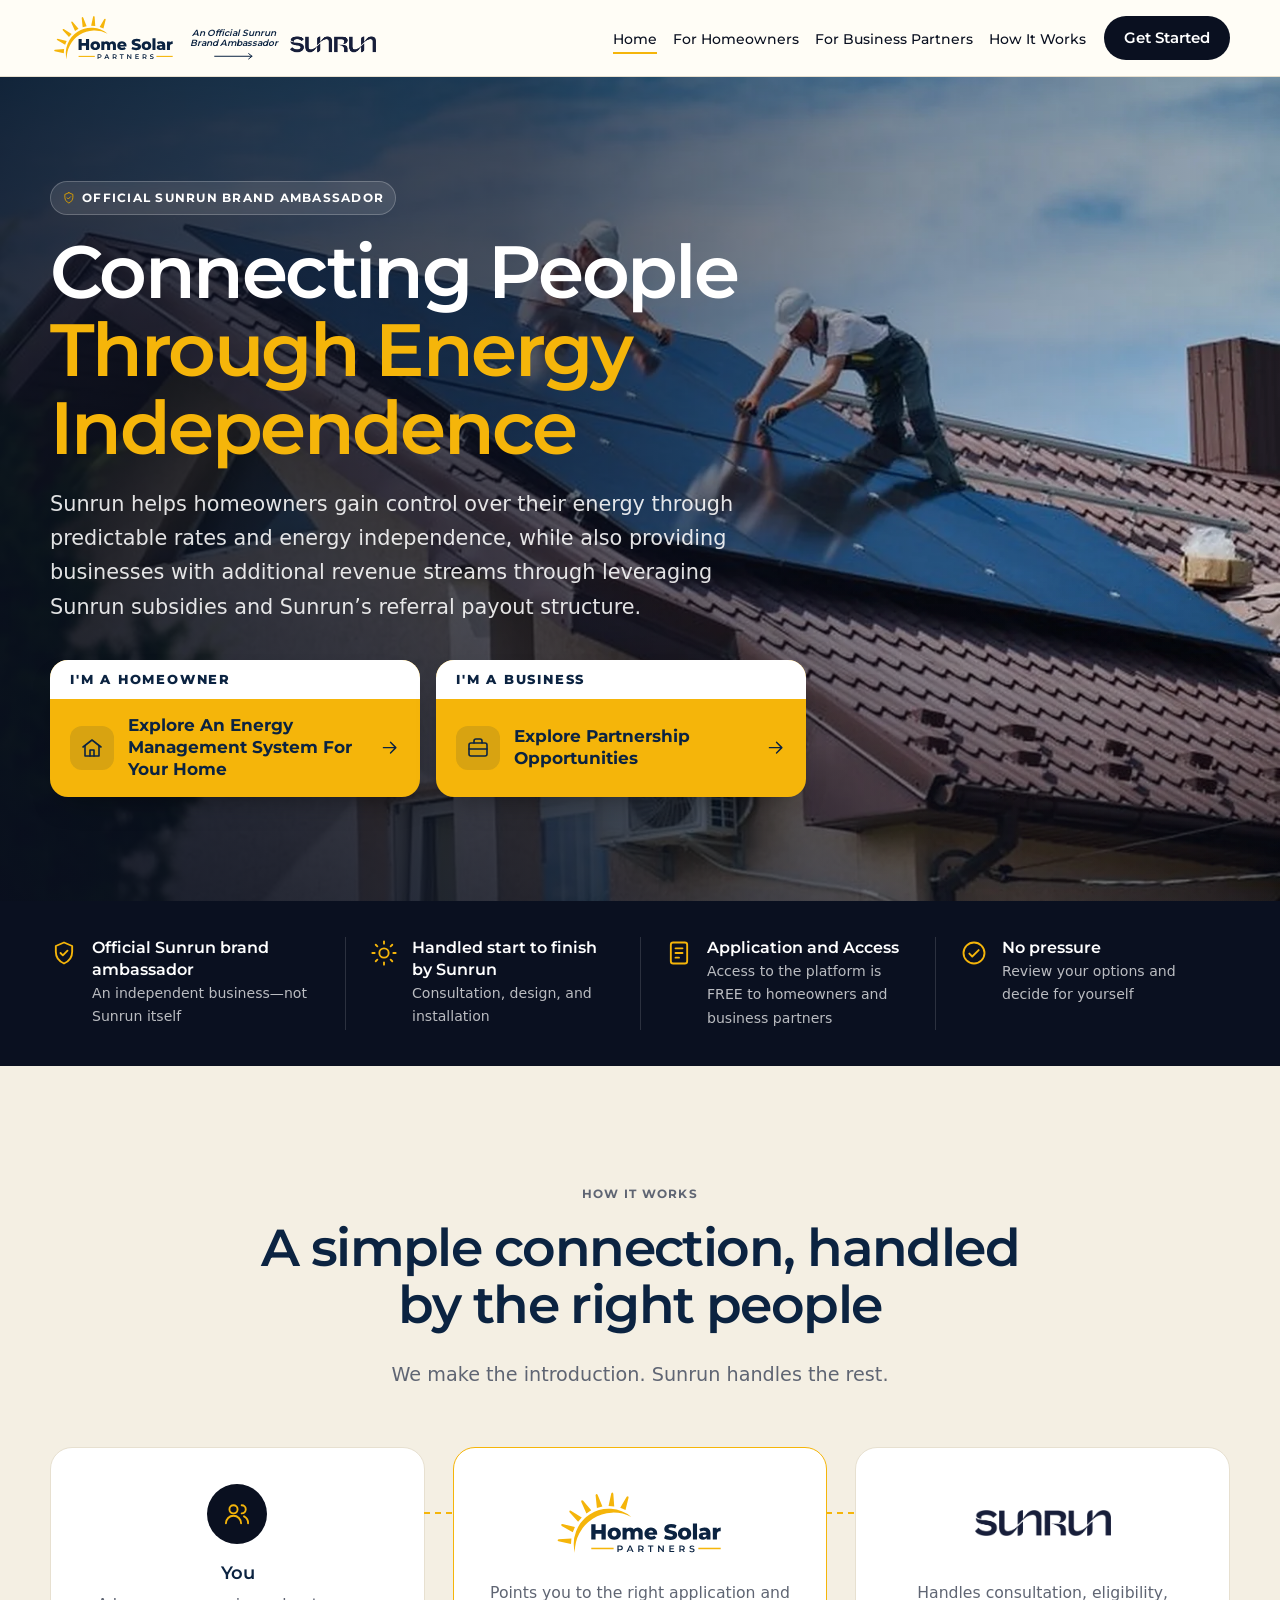
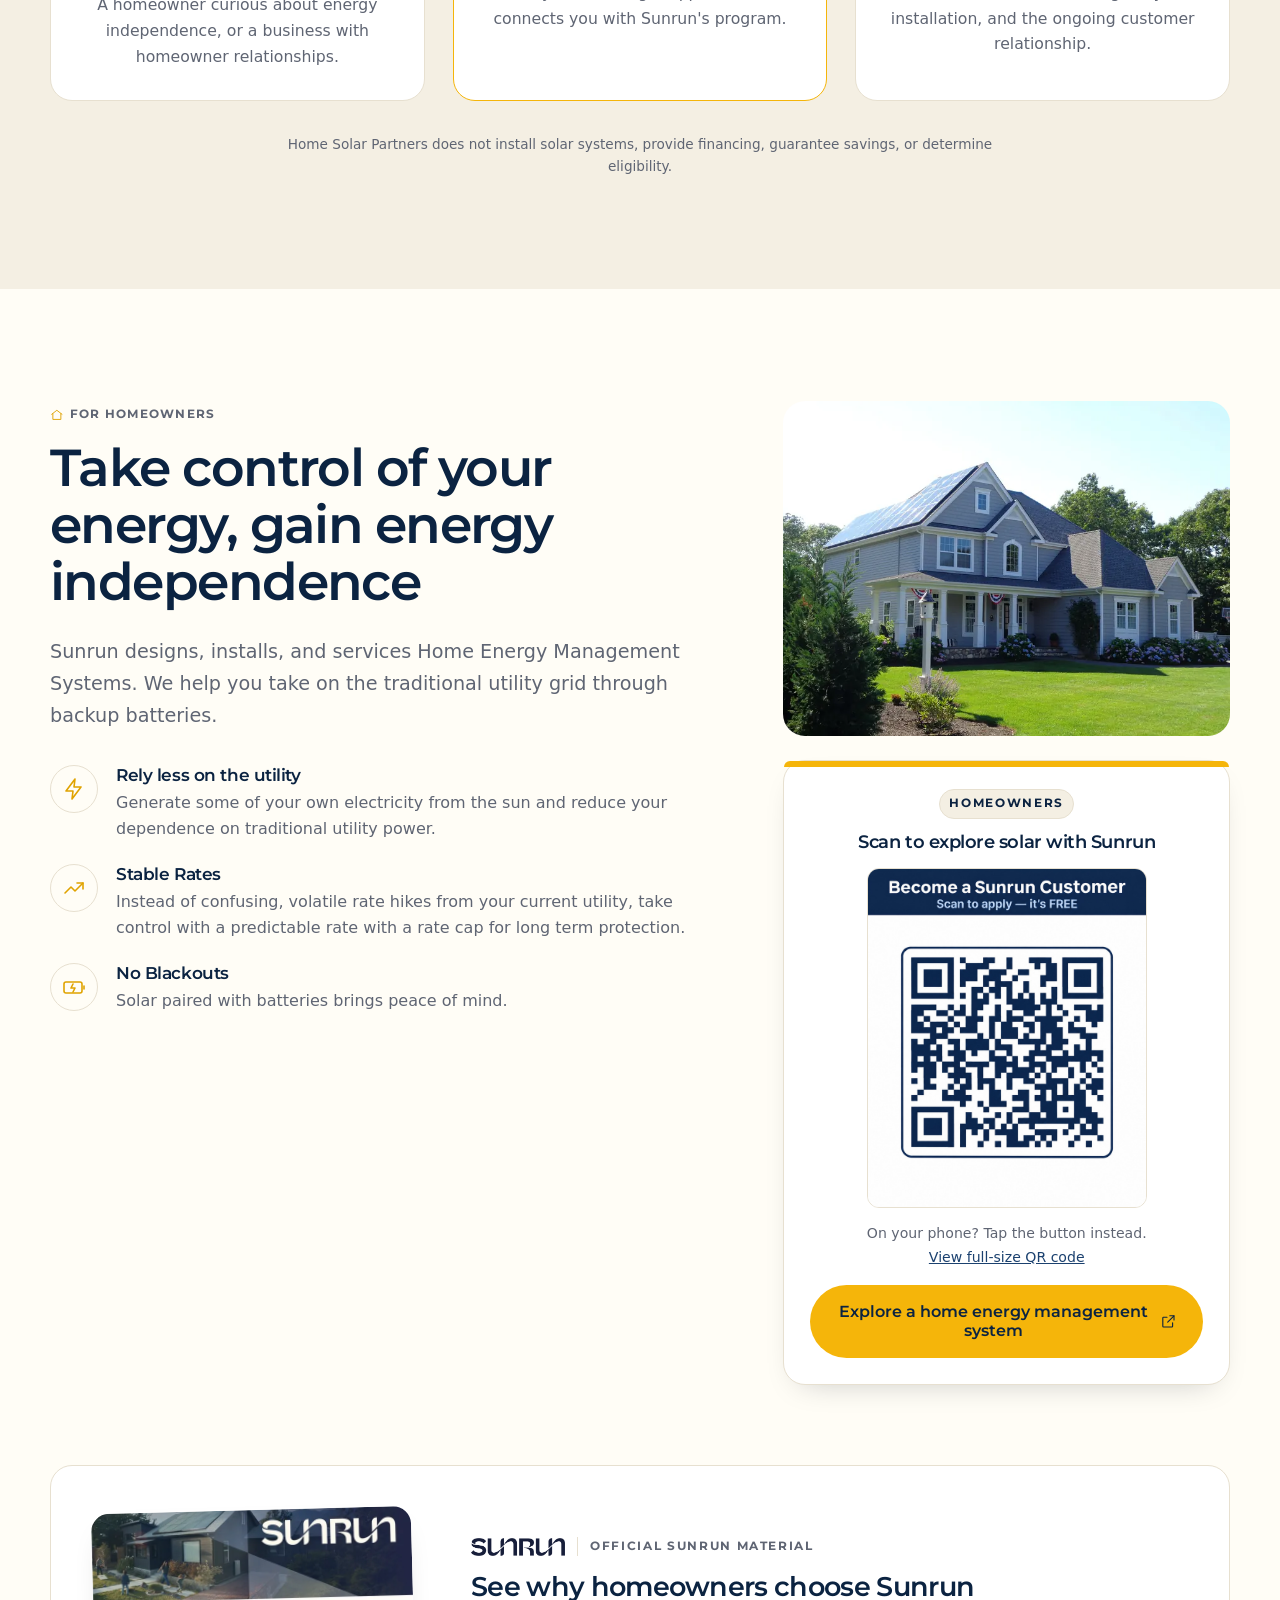
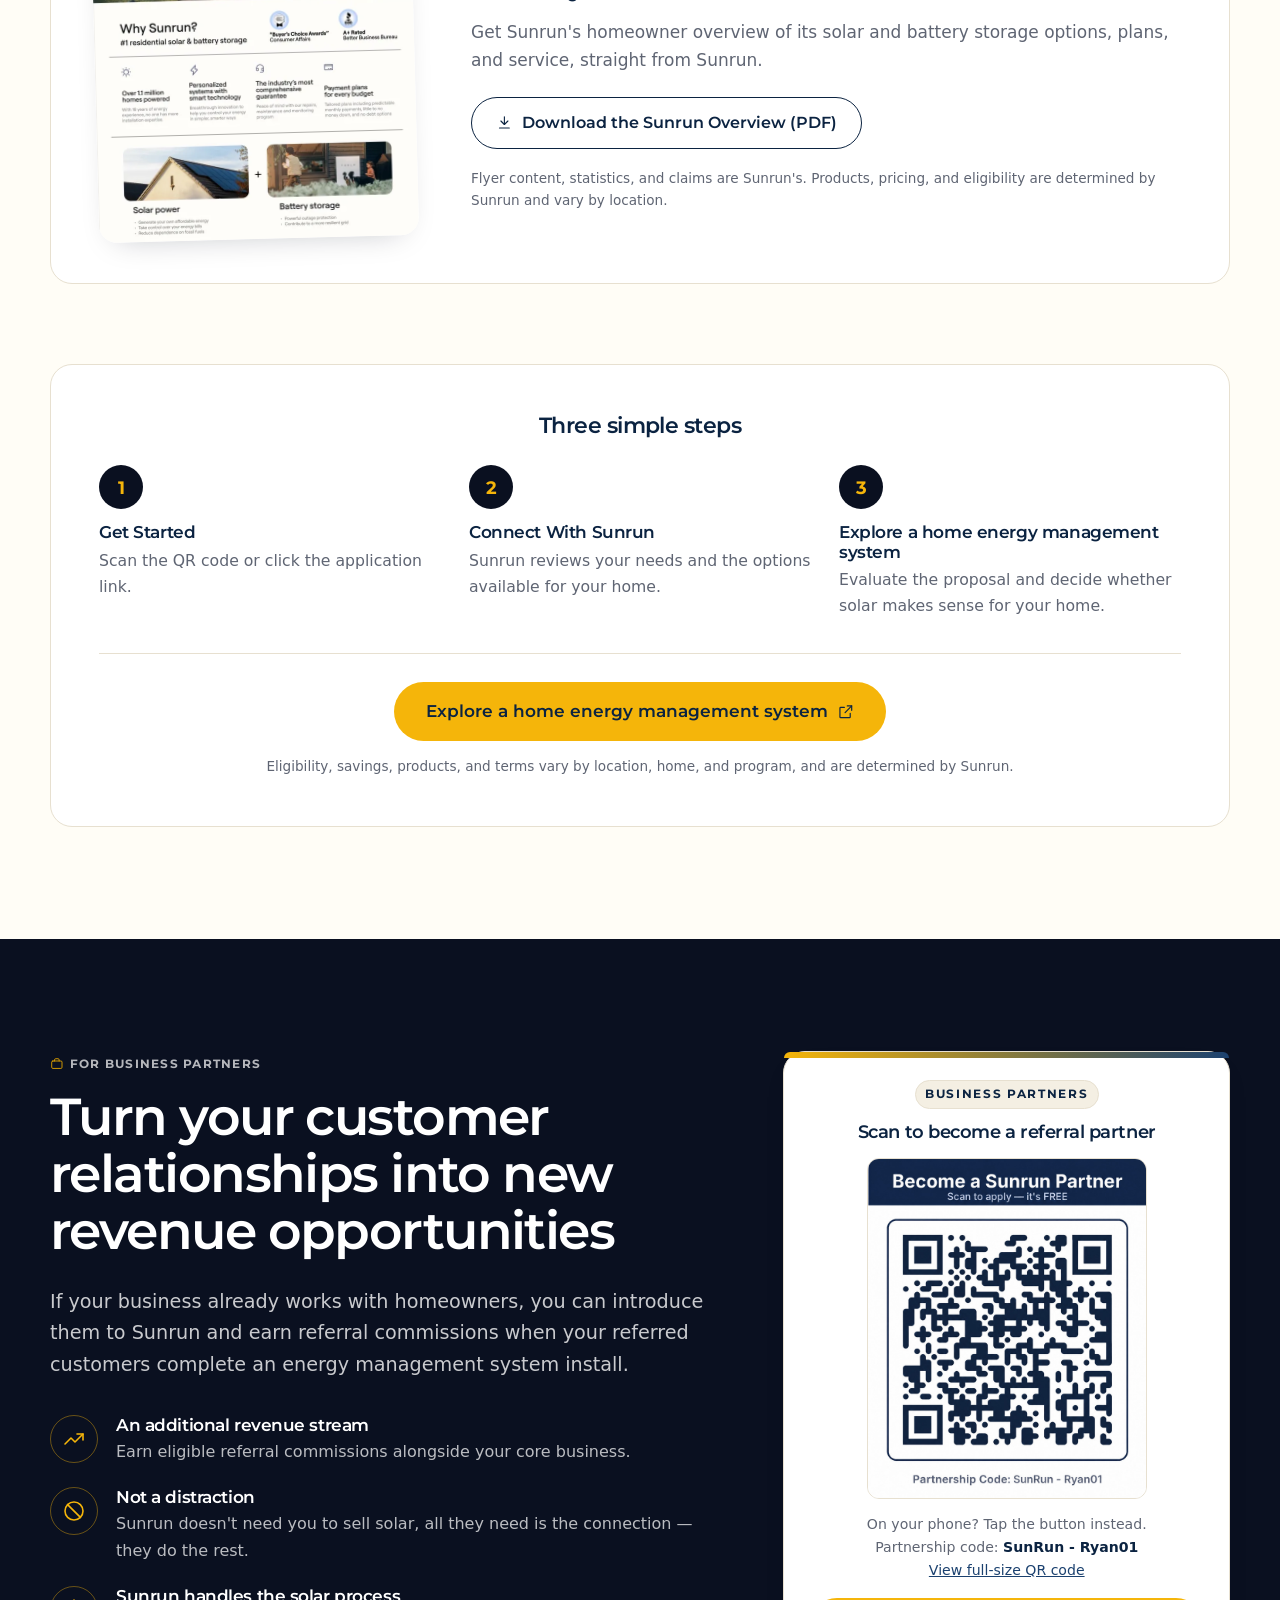
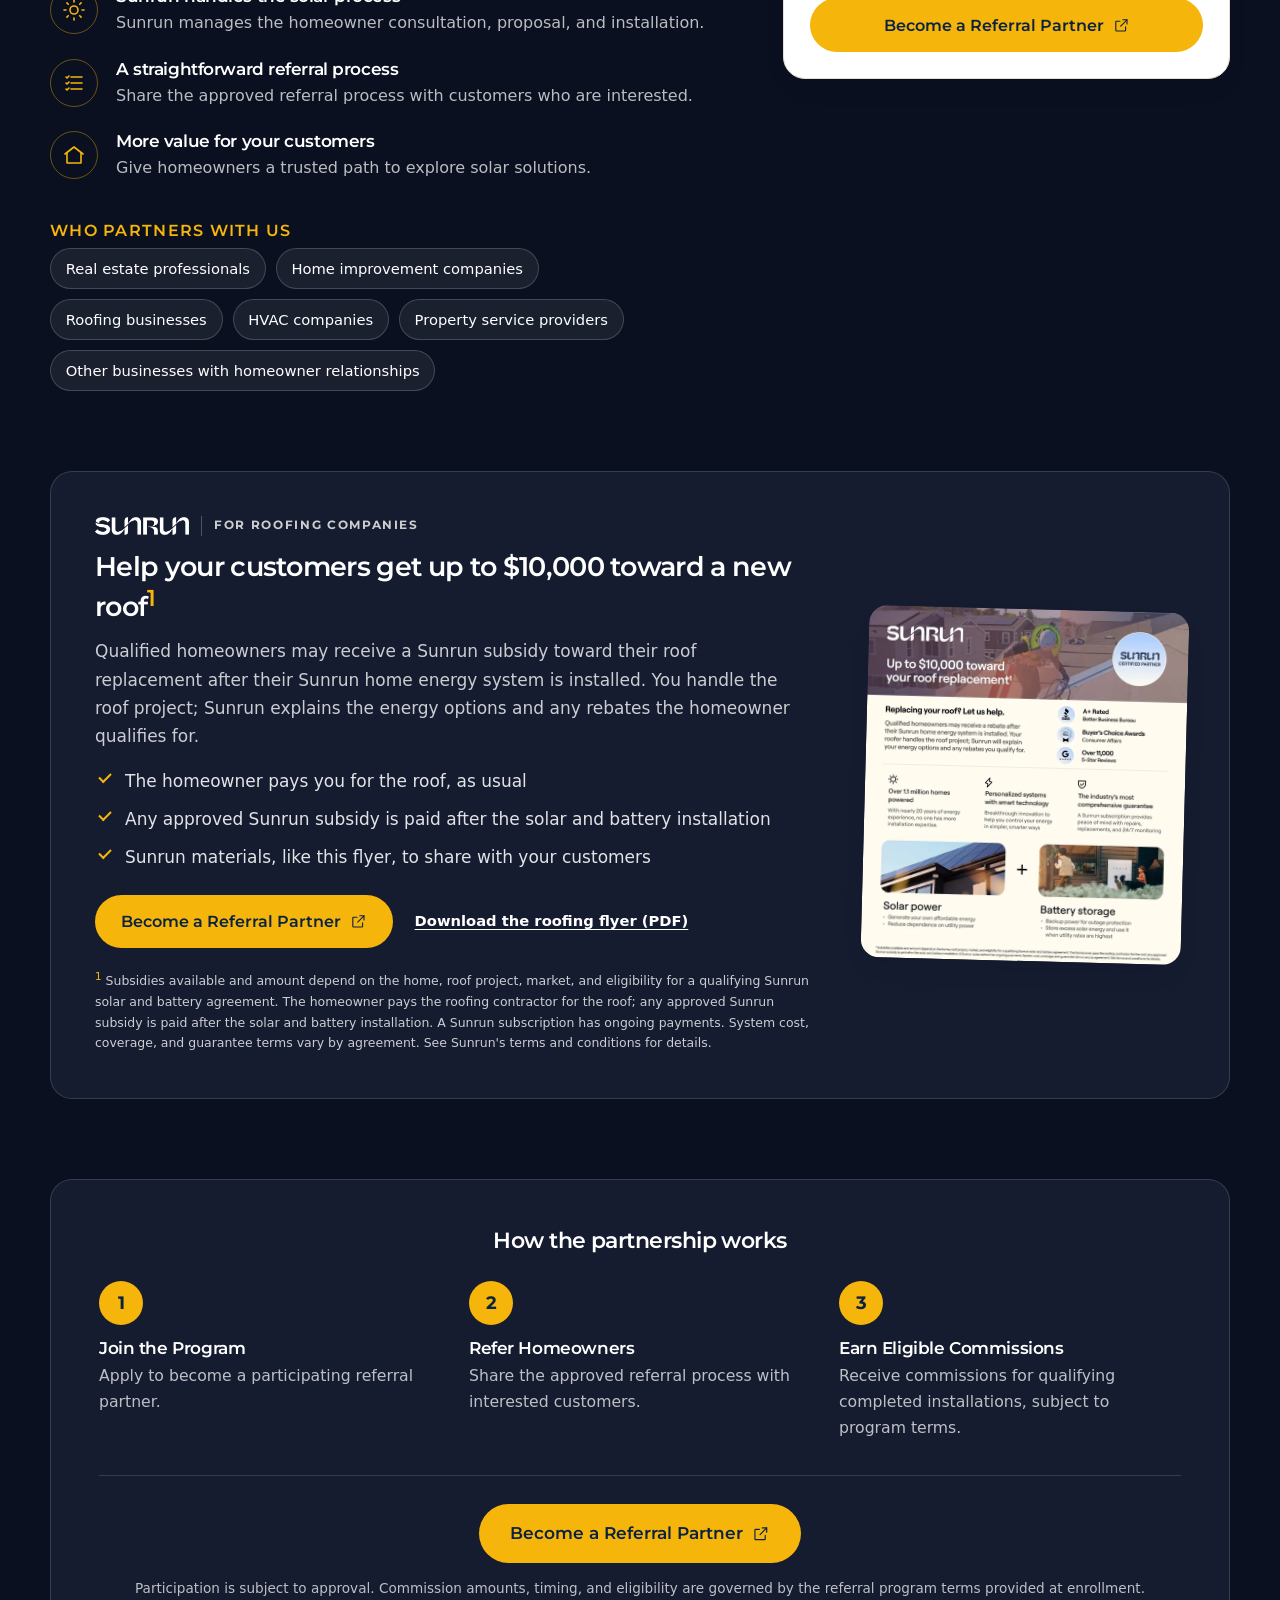
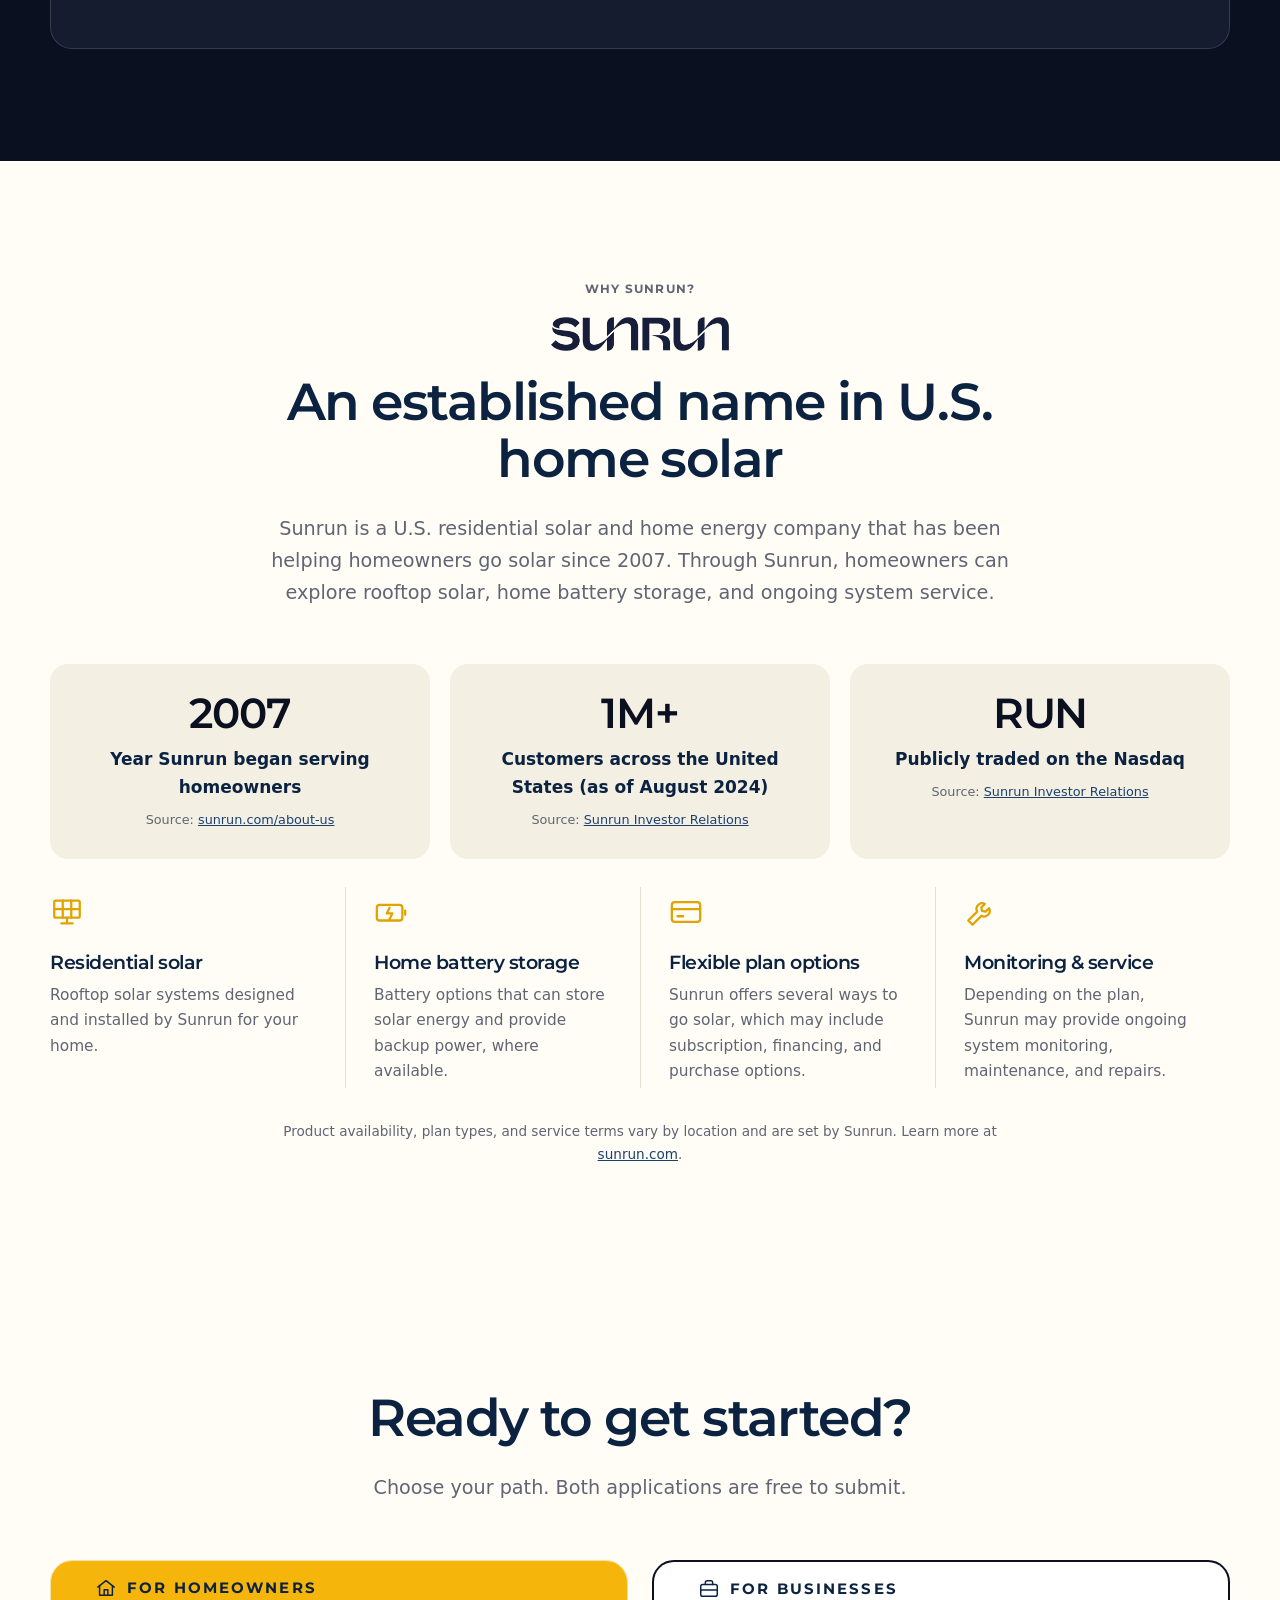
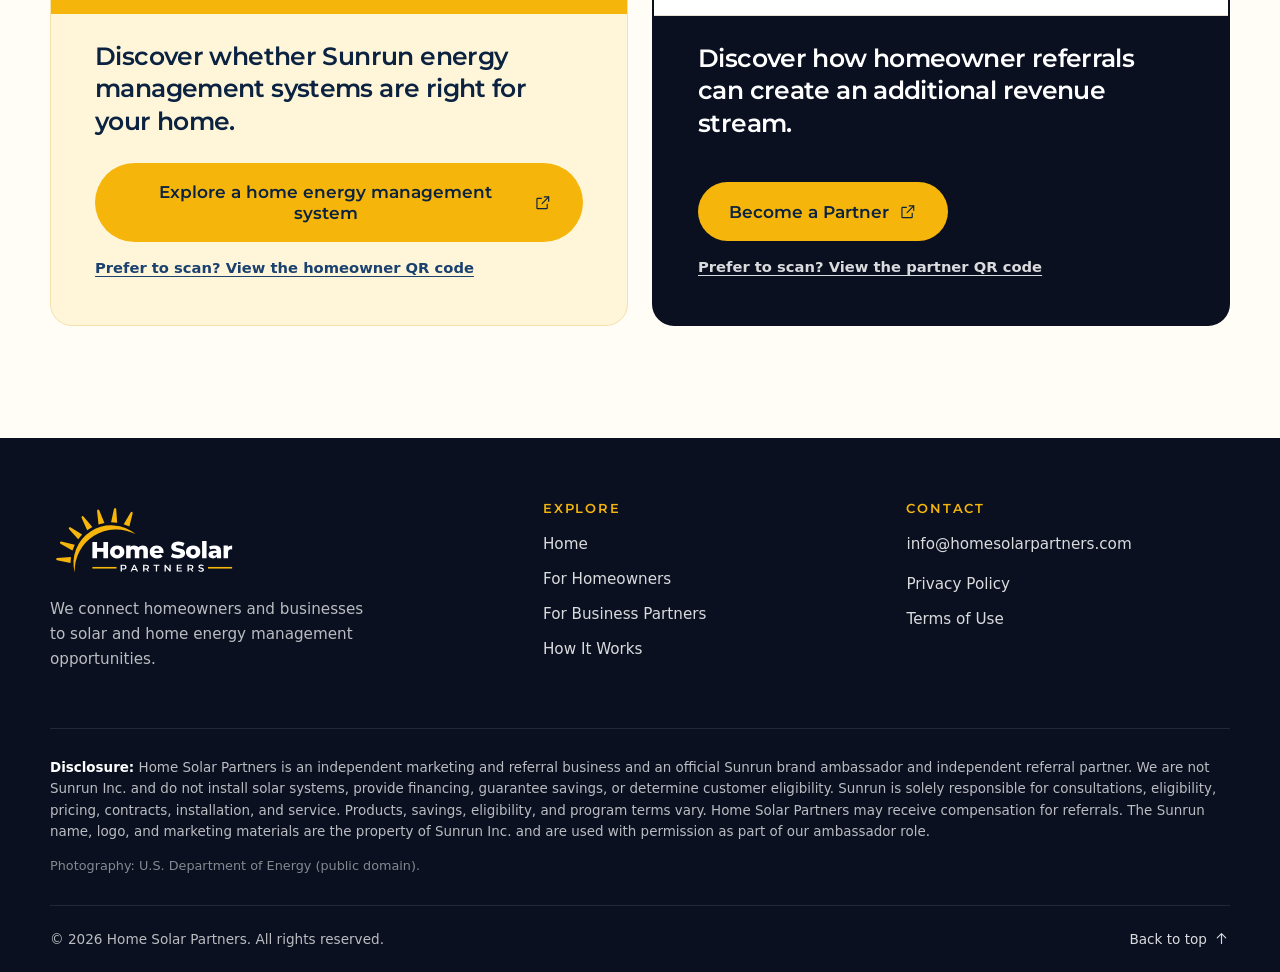
==== commit ce69d14c: "Use installers photo (mirrored) for the hero and social image Replaces the Vivint Solar photo with t" ====
--- a/index.html
+++ b/index.html
@@ -18,7 +18,7 @@
   <meta property="og:image" content="https://homesolarpartners.com/assets/img/og-home-solar-partners.jpg">
   <meta property="og:image:width" content="1200">
   <meta property="og:image:height" content="630">
-  <meta property="og:image:alt" content="Home Solar Partners logo over a home with all-black rooftop solar panels">
+  <meta property="og:image:alt" content="Home Solar Partners logo over installers mounting all-black solar panels on a roof">
   <meta property="og:locale" content="en_US">
   <meta name="twitter:card" content="summary_large_image">
   <meta name="twitter:title" content="Home Solar Partners | Connecting People Through Energy Independence">
@@ -33,7 +33,7 @@
 
   <link rel="preload" href="/assets/fonts/montserrat-latin-variable.woff2" as="font" type="font/woff2" crossorigin>
   <link rel="preload" as="image" type="image/webp"
-        imagesrcset="/assets/img/hero-home-black-solar-panels-768w.webp 768w, /assets/img/hero-home-black-solar-panels-1280w.webp 1280w, /assets/img/hero-home-black-solar-panels-1920w.webp 1920w"
+        imagesrcset="/assets/img/hero-solar-installers-black-panels-768w.webp 768w, /assets/img/hero-solar-installers-black-panels-1600w.webp 1600w"
         imagesizes="100vw">
   <link rel="stylesheet" href="/assets/css/styles.css?v=b96a780">
 
@@ -85,10 +85,10 @@
     <!-- ============ HERO ============ -->
     <section class="hero" id="home" aria-labelledby="hero-title">
       <picture class="hero-media">
-        <img src="/assets/img/hero-home-black-solar-panels-1280w.webp"
-             srcset="/assets/img/hero-home-black-solar-panels-768w.webp 768w, /assets/img/hero-home-black-solar-panels-1280w.webp 1280w, /assets/img/hero-home-black-solar-panels-1920w.webp 1920w"
-             sizes="100vw" width="1920" height="1280" fetchpriority="high"
-             alt="Single-story home with sleek all-black solar panels on its tile roof, a landscaped yard, and a backyard pool">
+        <img src="/assets/img/hero-solar-installers-black-panels-1600w.webp"
+             srcset="/assets/img/hero-solar-installers-black-panels-768w.webp 768w, /assets/img/hero-solar-installers-black-panels-1600w.webp 1600w"
+             sizes="100vw" width="1600" height="1065" fetchpriority="high"
+             alt="Two installers in hard hats mounting sleek all-black solar panels on a home's tile roof under a blue sky">
       </picture>
       <div class="hero-overlay" aria-hidden="true"></div>
 
@@ -526,7 +526,7 @@
 
       <div class="disclosure">
         <p><strong>Disclosure:</strong> Home Solar Partners is an independent marketing and referral business and an official Sunrun brand ambassador and independent referral partner. We are not Sunrun Inc. and do not install solar systems, provide financing, guarantee savings, or determine customer eligibility. Sunrun is solely responsible for consultations, eligibility, pricing, contracts, installation, and service. Products, savings, eligibility, and program terms vary. Home Solar Partners may receive compensation for referrals. The Sunrun name, logo, and marketing materials are the property of Sunrun Inc. and are used with permission as part of our ambassador role.</p>
-        <p class="credits">Photography: Vivint Solar (a Sunrun company) via Unsplash; U.S. Department of Energy (public domain).</p>
+        <p class="credits">Photography: U.S. Department of Energy (public domain).</p>
       </div>
 
       <div class="footer-bottom">
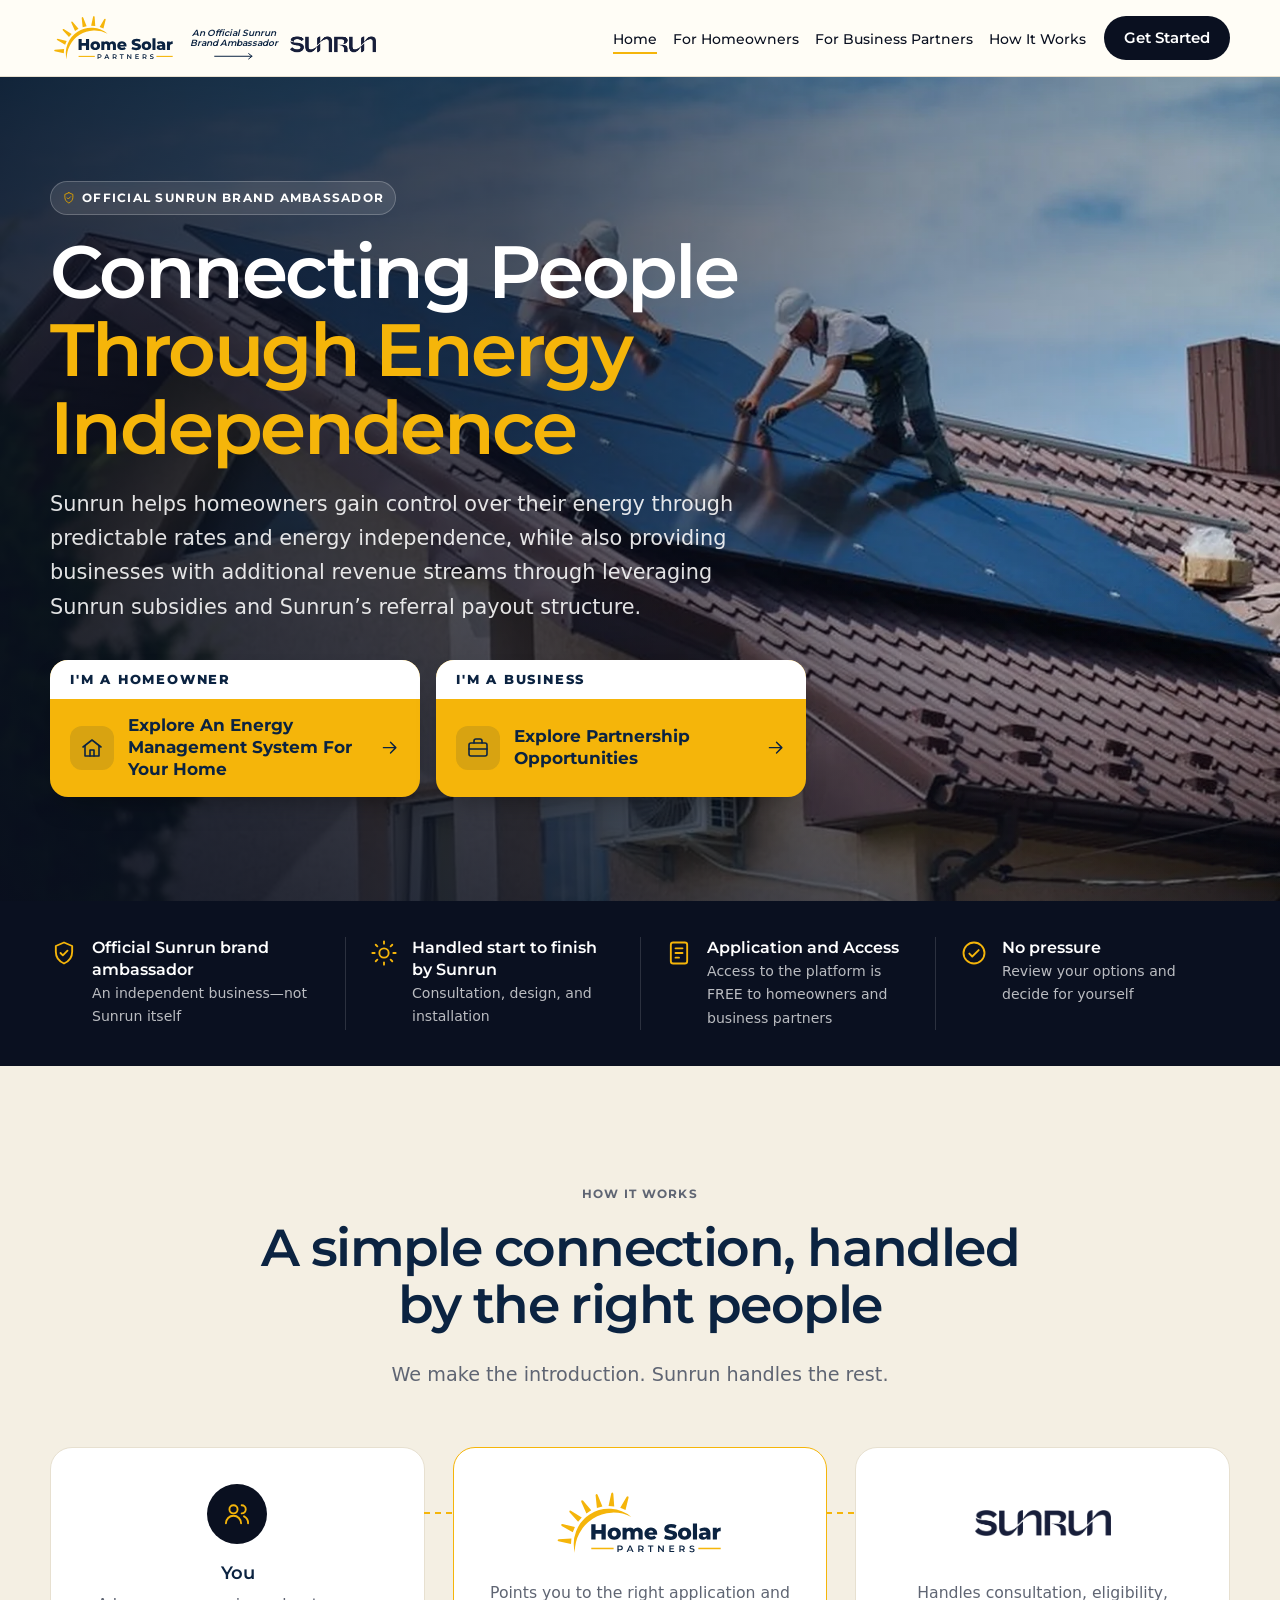
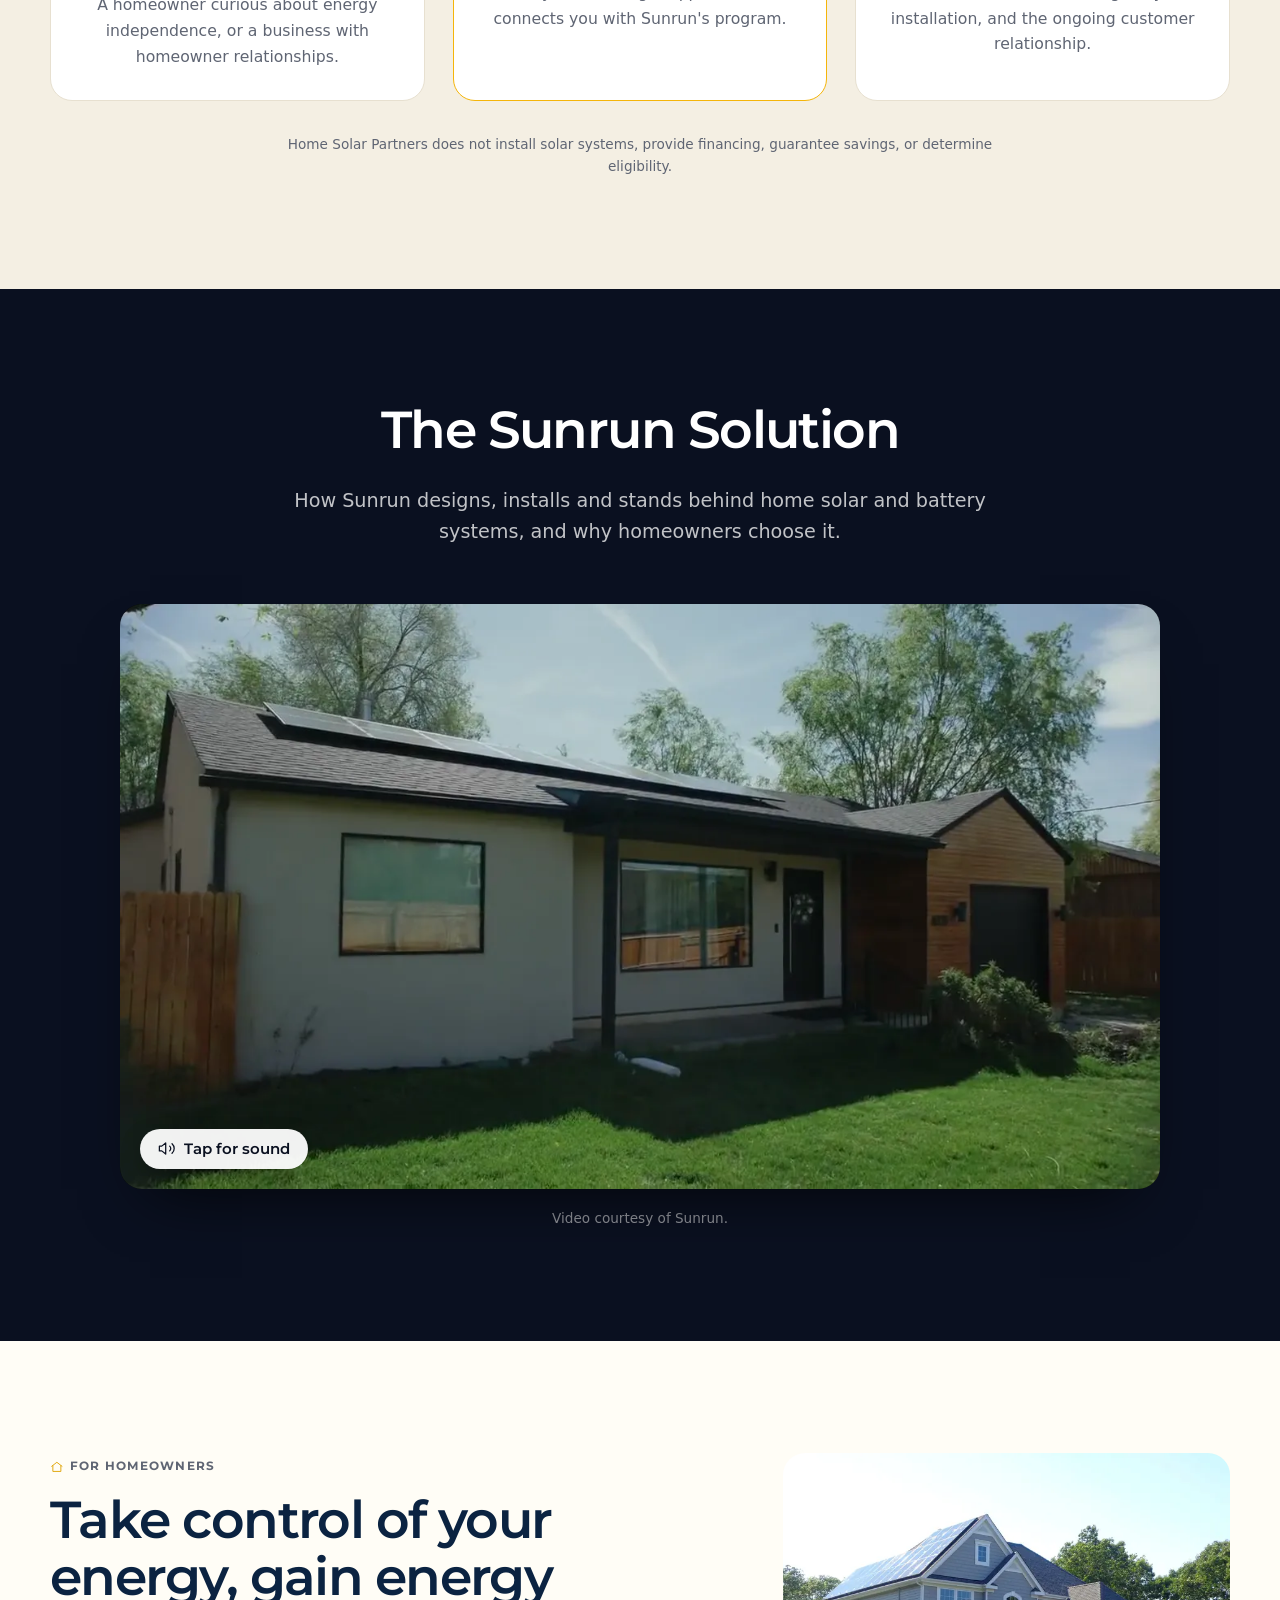
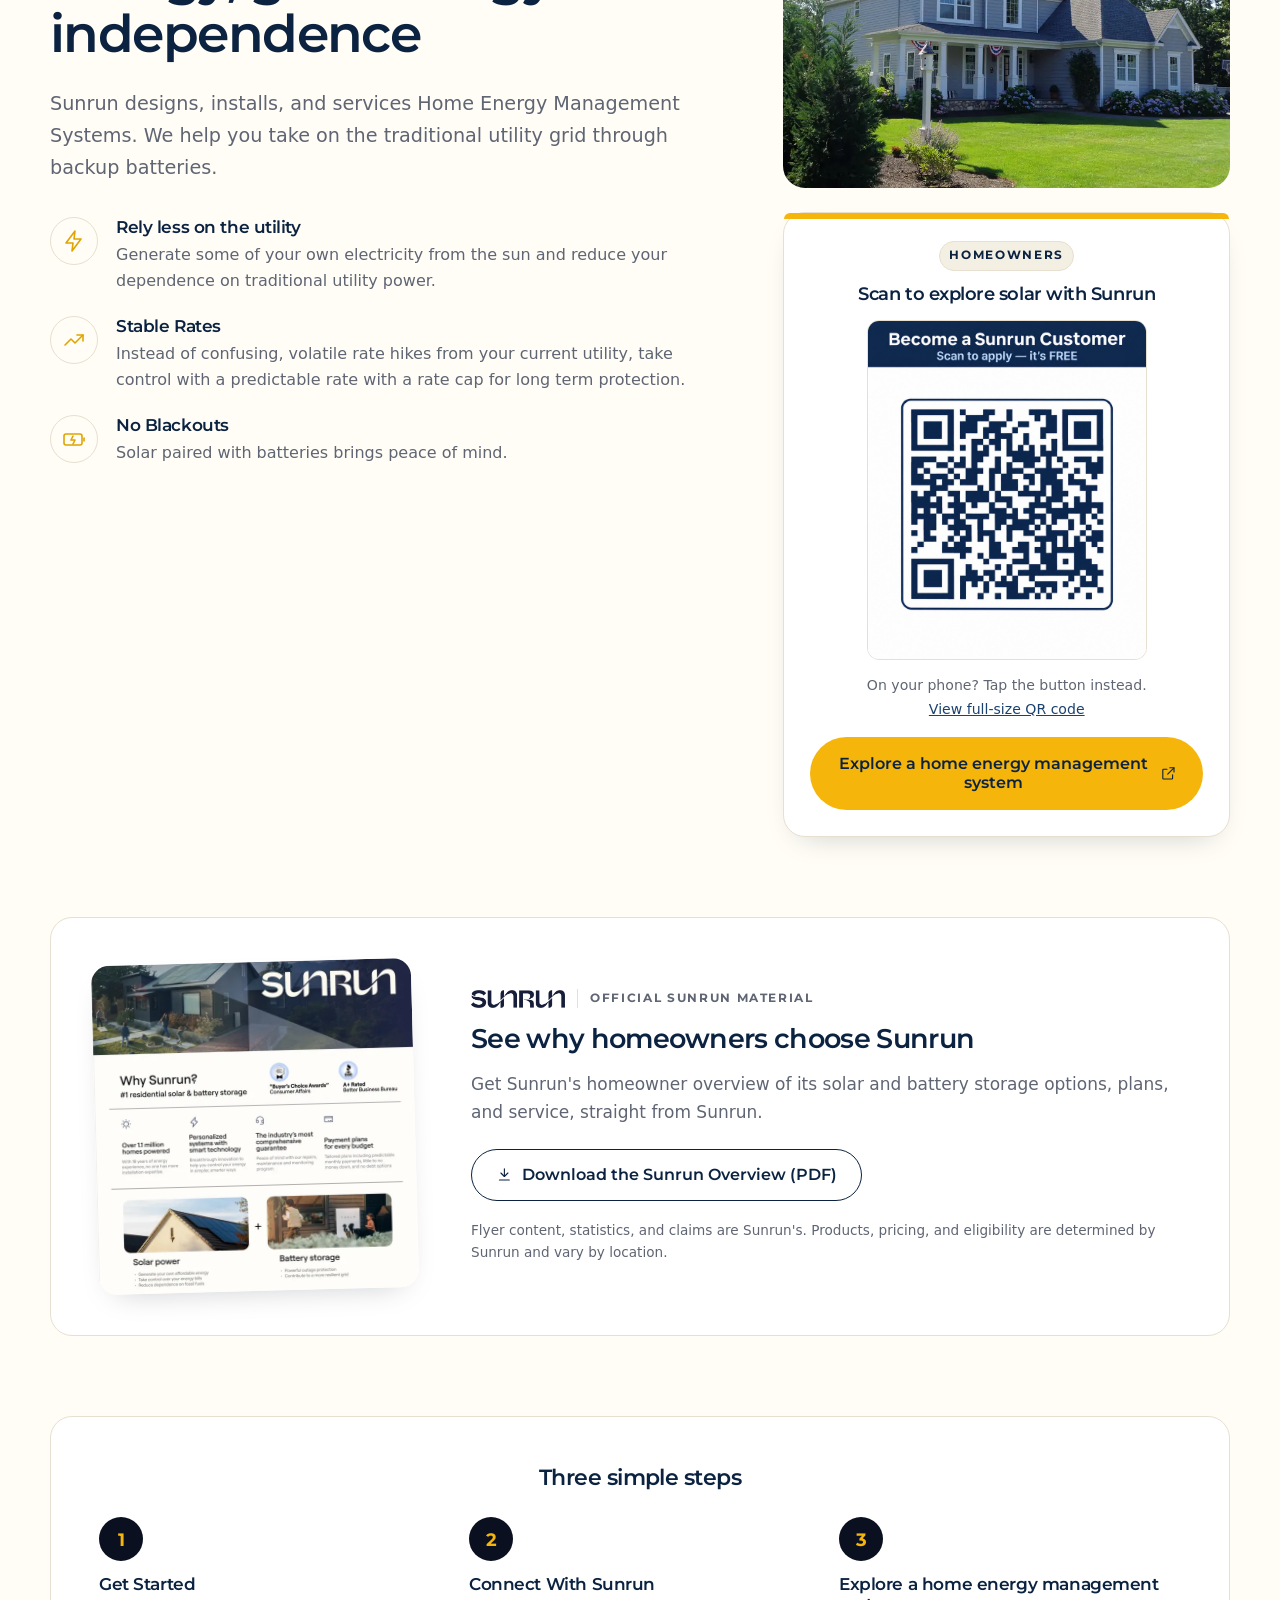
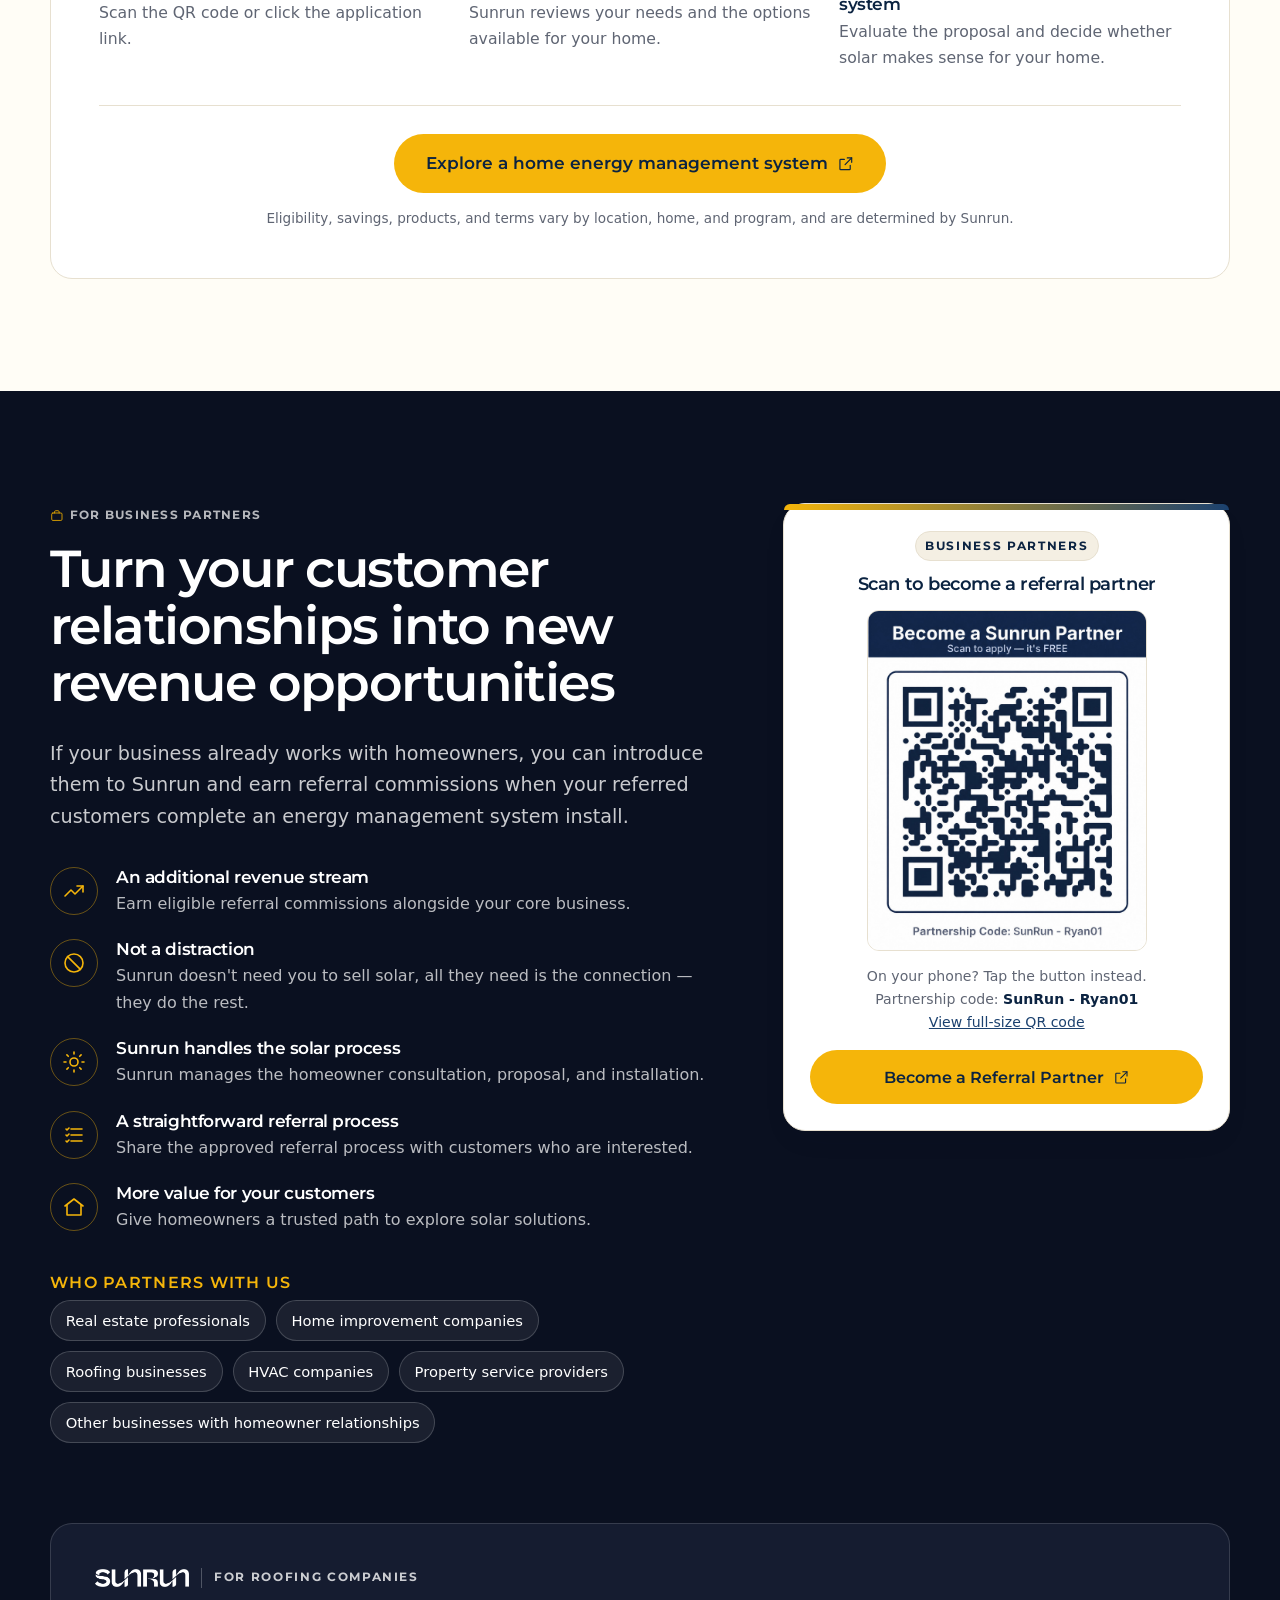
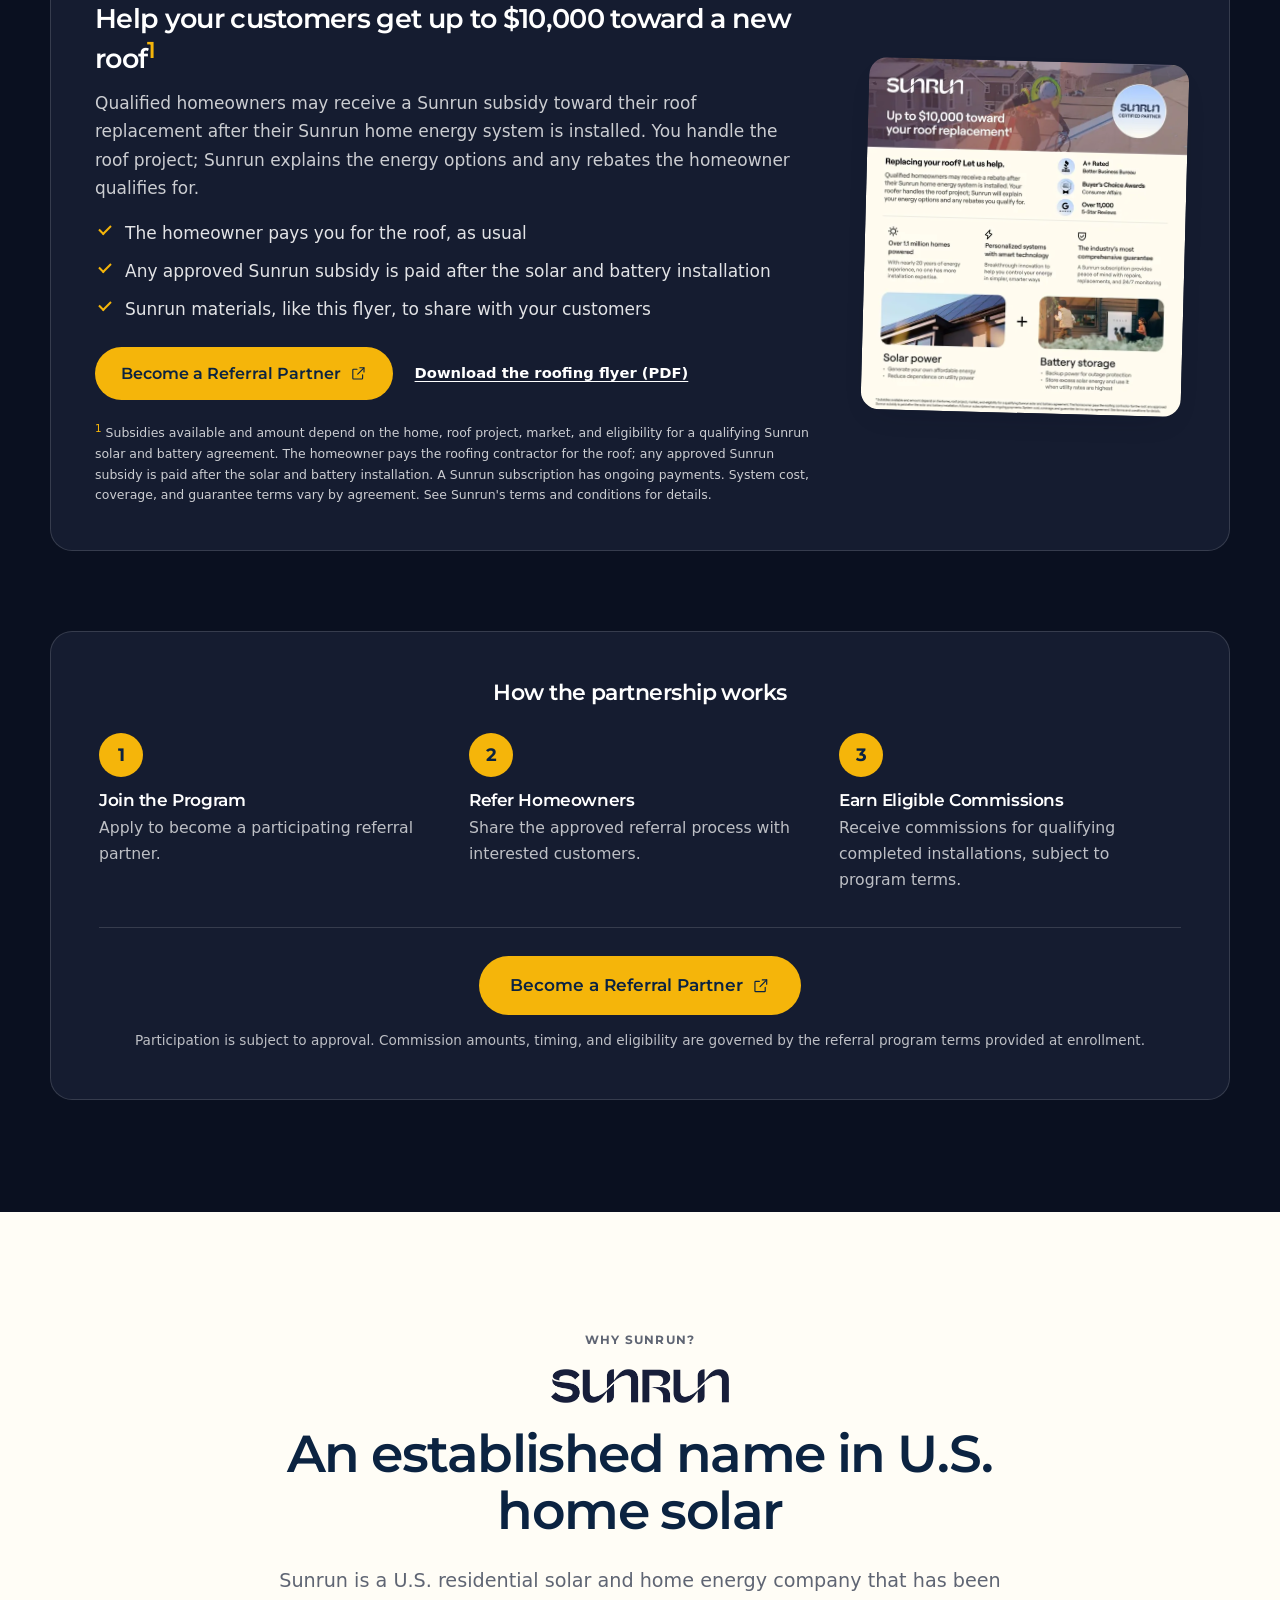
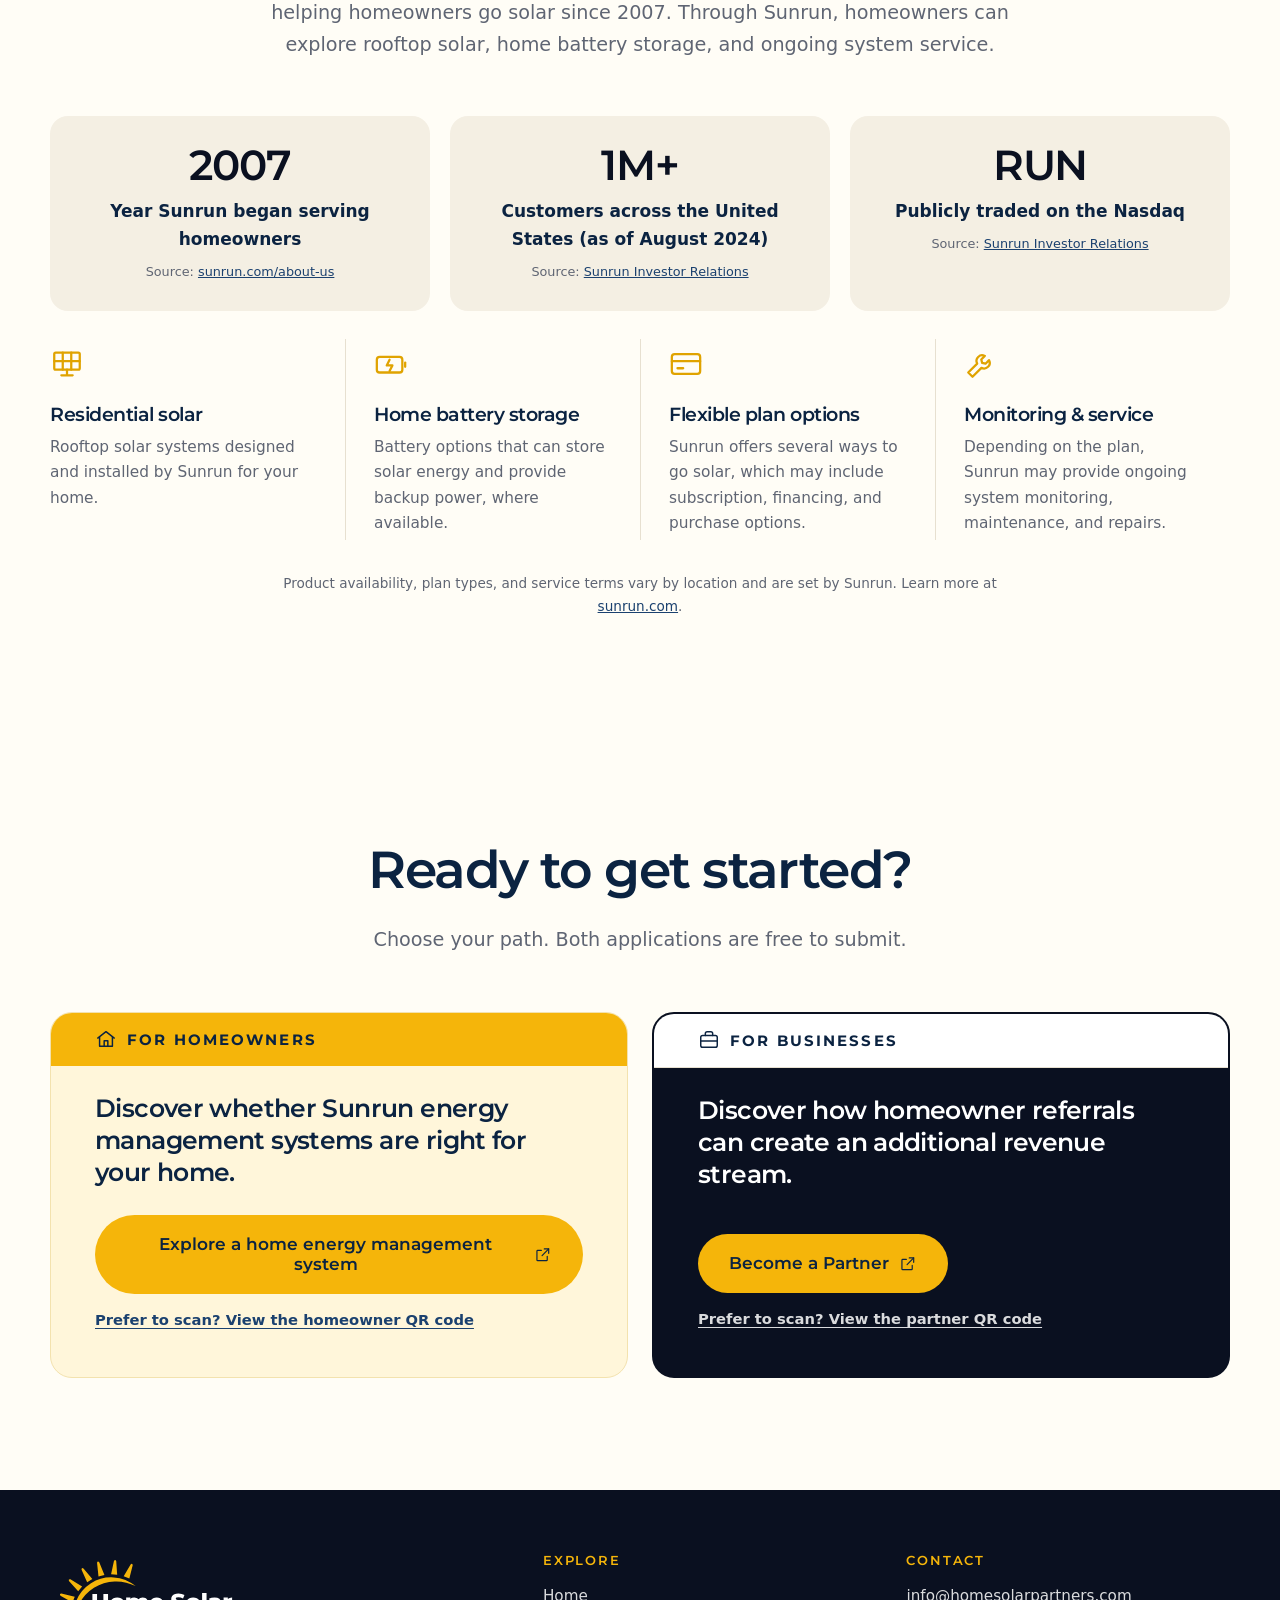
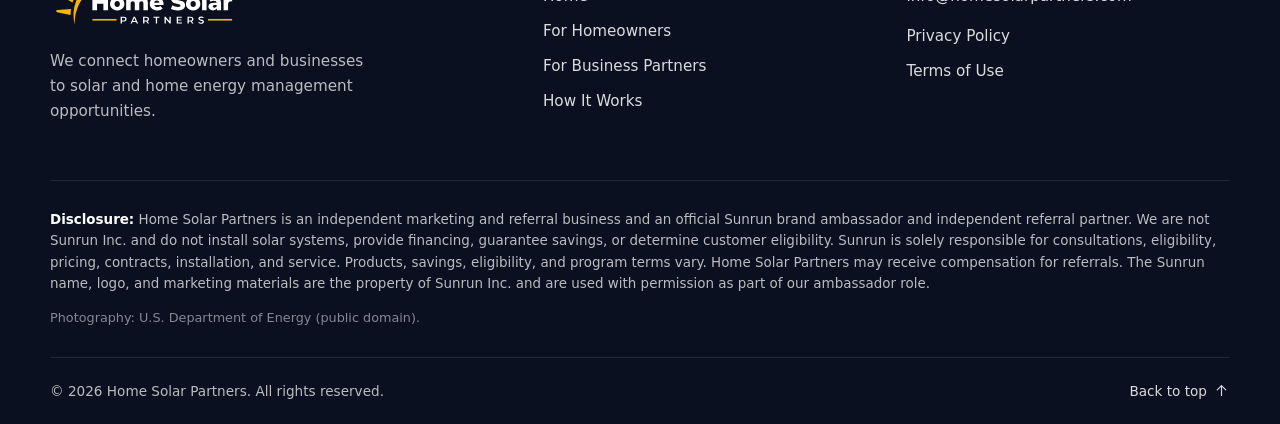
==== commit 34440a1d: "Add "The Sunrun Solution" video section after How It Works Dark full-width section with the requeste" ====
--- a/index.html
+++ b/index.html
@@ -35,7 +35,7 @@
   <link rel="preload" as="image" type="image/webp"
         imagesrcset="/assets/img/hero-solar-installers-black-panels-768w.webp 768w, /assets/img/hero-solar-installers-black-panels-1600w.webp 1600w"
         imagesizes="100vw">
-  <link rel="stylesheet" href="/assets/css/styles.css?v=b96a780">
+  <link rel="stylesheet" href="/assets/css/styles.css?v=dc32bc8">
 
   <script type="application/ld+json">
   {
@@ -175,6 +175,30 @@
         </ol>
 
         <p class="fine-print center">Home Solar Partners does not install solar systems, provide financing, guarantee savings, or determine eligibility.</p>
+      </div>
+    </section>
+
+    <!-- ============ THE SUNRUN SOLUTION (VIDEO) ============ -->
+    <section class="section video-section" id="sunrun-solution" aria-labelledby="video-title">
+      <div class="container">
+        <div class="section-head center">
+          <h2 id="video-title">The Sunrun Solution</h2>
+          <p class="section-lede">How Sunrun designs, installs and stands behind home solar and battery systems, and why homeowners choose it.</p>
+        </div>
+
+        <div class="video-frame">
+          <video class="sunrun-video" controls muted playsinline preload="metadata"
+                 poster="/assets/video/the-sunrun-solution-poster.webp" width="1280" height="720"
+                 aria-label="The Sunrun Solution, a video from Sunrun">
+            <source src="/assets/video/the-sunrun-solution-720p.mp4" type="video/mp4">
+            <p>Your browser can't play this video. <a href="/assets/video/the-sunrun-solution-720p.mp4">Download it</a> instead.</p>
+          </video>
+          <button class="video-sound" type="button" hidden>
+            <svg class="icon" aria-hidden="true" viewBox="0 0 24 24"><path d="M11 5L6 9H3v6h3l5 4V5z"/><path d="M16 9a4 4 0 010 6"/><path d="M19 6a8 8 0 010 12"/></svg>
+            <span>Tap for sound</span>
+          </button>
+        </div>
+        <p class="fine-print center">Video courtesy of Sunrun.</p>
       </div>
     </section>
 
@@ -538,6 +562,6 @@
     </div>
   </footer>
 
-  <script src="/assets/js/main.js?v=b96a780" defer></script>
+  <script src="/assets/js/main.js?v=dc32bc8" defer></script>
 </body>
 </html>
--- a/assets/css/styles.css
+++ b/assets/css/styles.css
@@ -795,3 +795,31 @@
 
 /* Footer */
 .site-footer { background: var(--night); }
+
+/* ---------- The Sunrun Solution (video) ---------- */
+.video-section { background: var(--night); color: rgba(255, 255, 255, .85); }
+.video-section h2 { color: #fff; }
+.video-section .section-lede { color: rgba(255, 255, 255, .75); }
+.video-section .fine-print { color: rgba(255, 255, 255, .55); margin-top: 18px; }
+.video-frame {
+  position: relative; max-width: 1040px; margin-inline: auto;
+  aspect-ratio: 16 / 9; border-radius: var(--radius-lg); overflow: hidden;
+  background: #000; box-shadow: 0 30px 60px -30px rgba(0, 0, 0, .8);
+}
+.sunrun-video { display: block; width: 100%; height: 100%; object-fit: cover; cursor: pointer; }
+.sunrun-video[controls] { cursor: auto; }
+.video-sound {
+  position: absolute; left: 20px; bottom: 20px;
+  display: inline-flex; align-items: center; gap: .5em;
+  padding: .7em 1.15em; border: 0; border-radius: 999px; cursor: pointer;
+  background: rgba(255, 255, 255, .94); color: var(--night);
+  font-family: var(--font-head); font-weight: 600; font-size: .95rem;
+  box-shadow: 0 8px 24px -8px rgba(0, 0, 0, .6);
+  transition: background-color .2s ease, transform .2s ease;
+}
+.video-sound:hover { background: var(--gold); }
+.video-sound[hidden] { display: none; }
+@media (max-width: 520px) {
+  .video-frame { border-radius: var(--radius); }
+  .video-sound { left: 12px; bottom: 12px; font-size: .85rem; }
+}
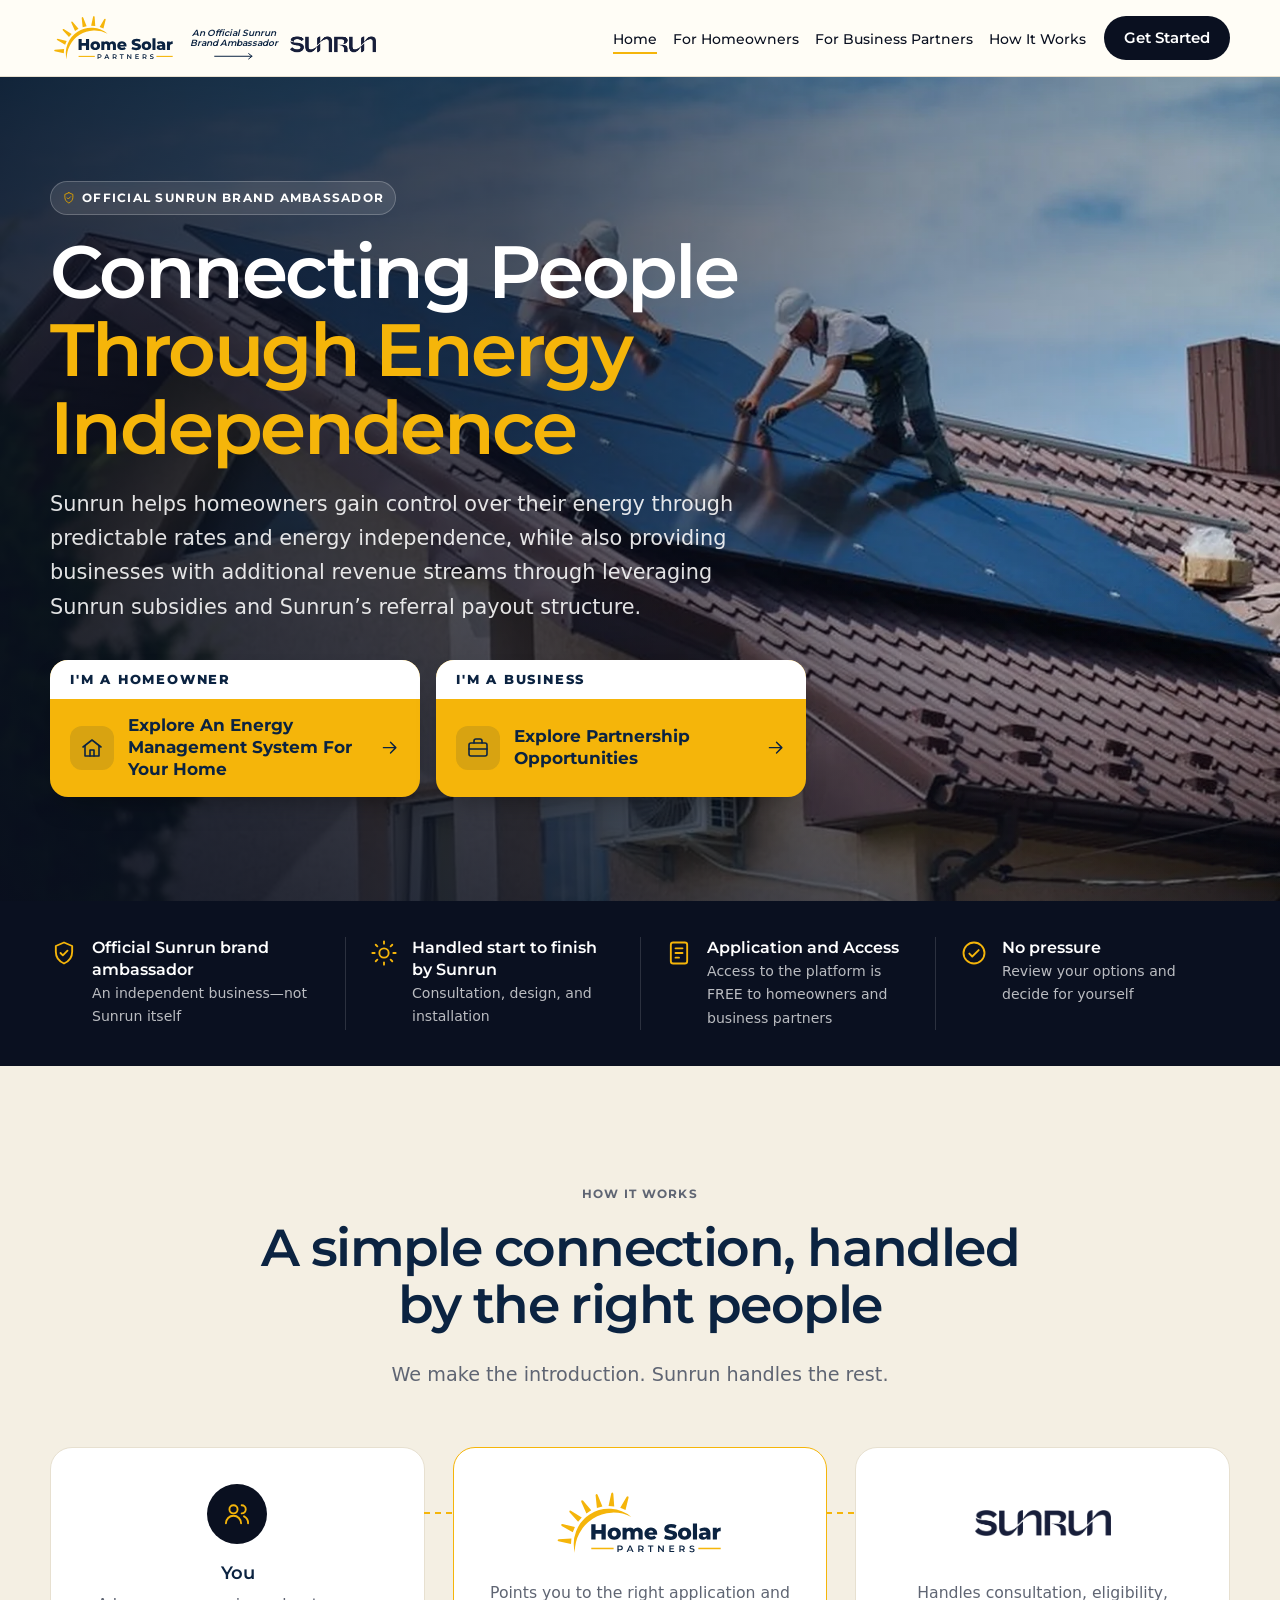
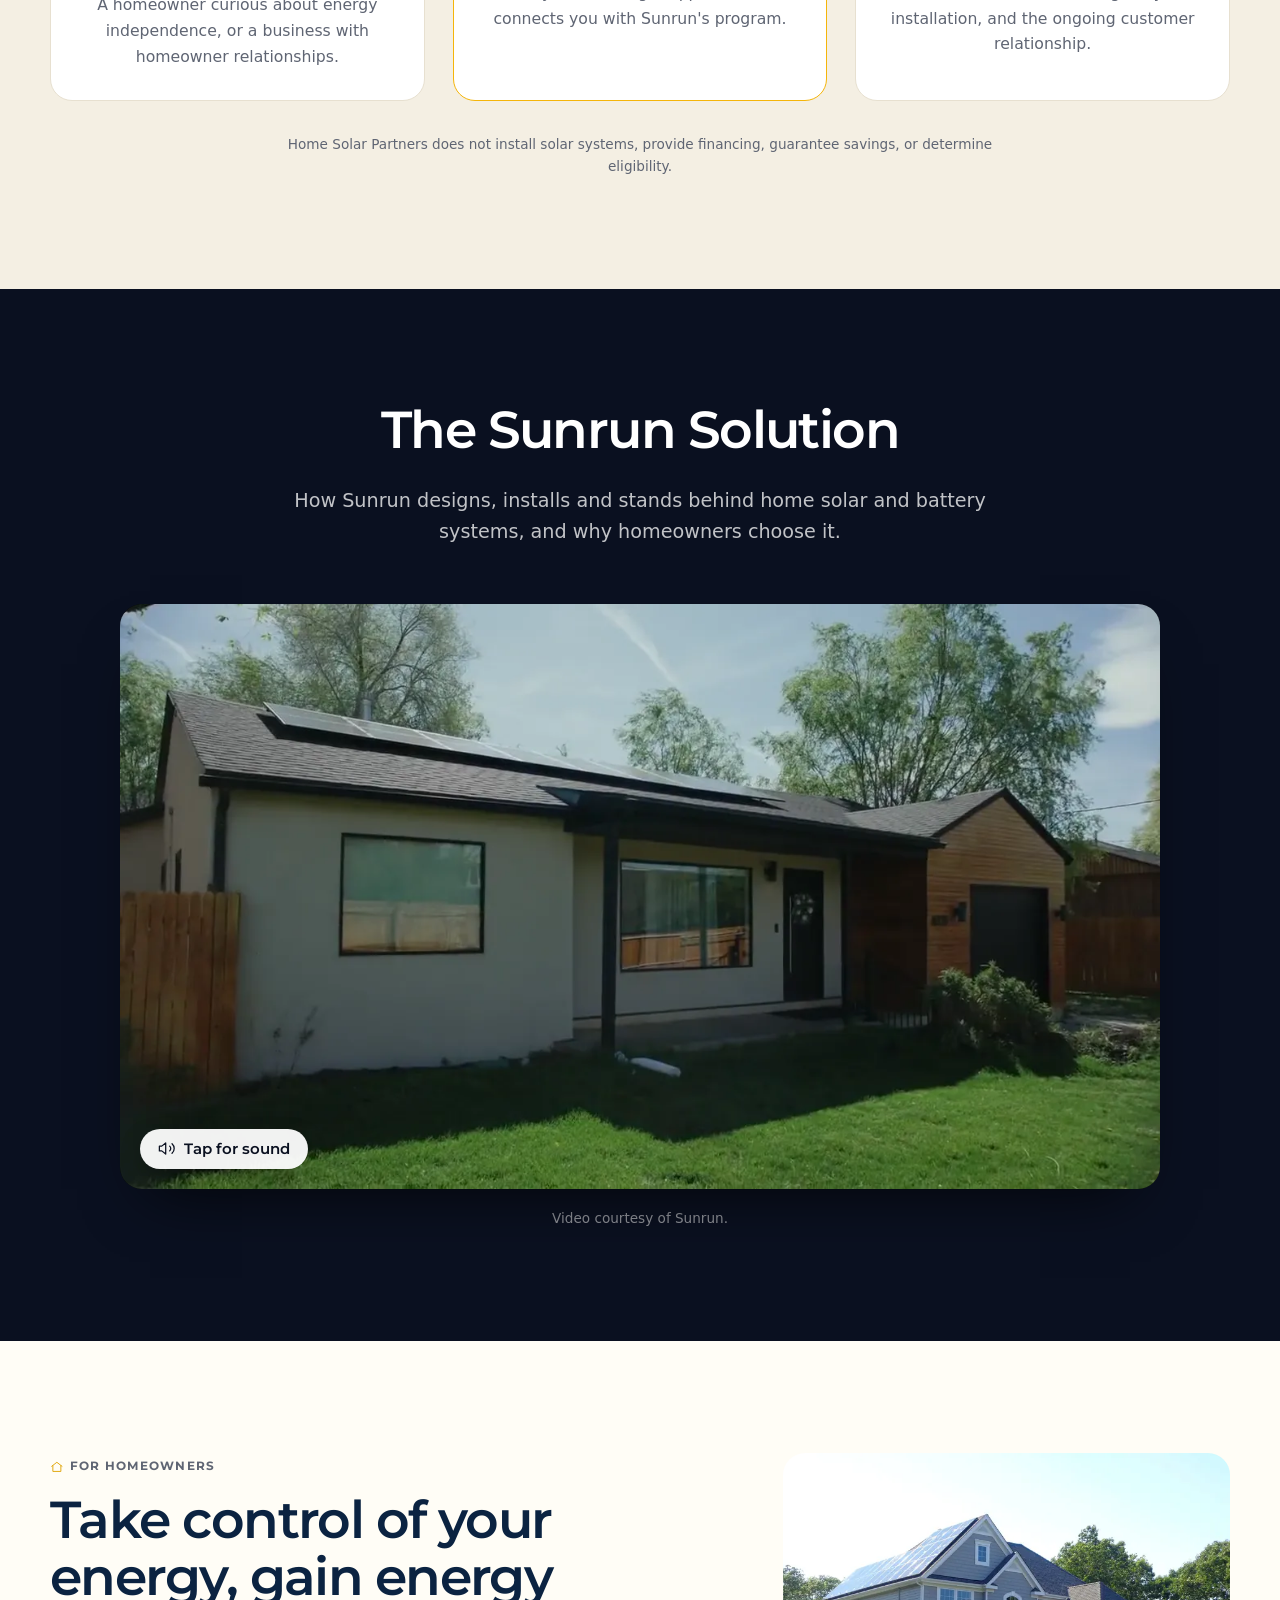
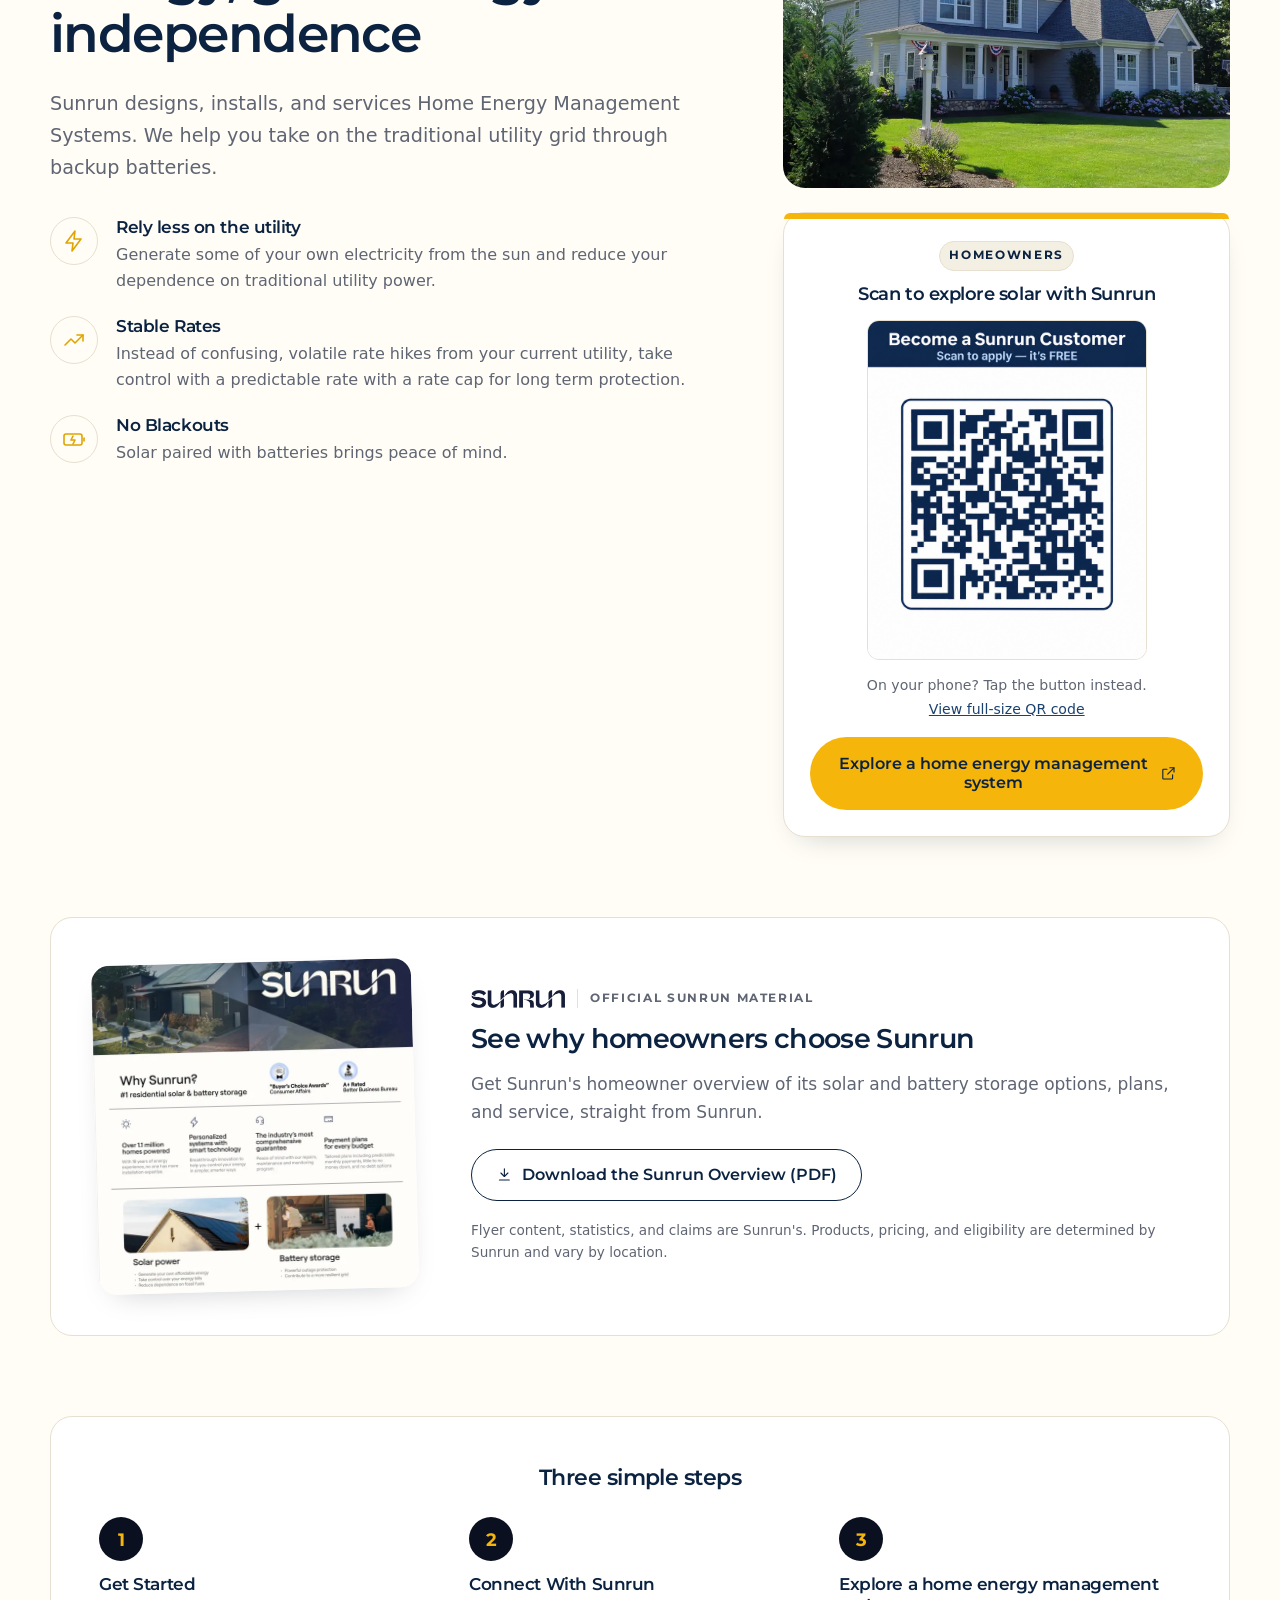
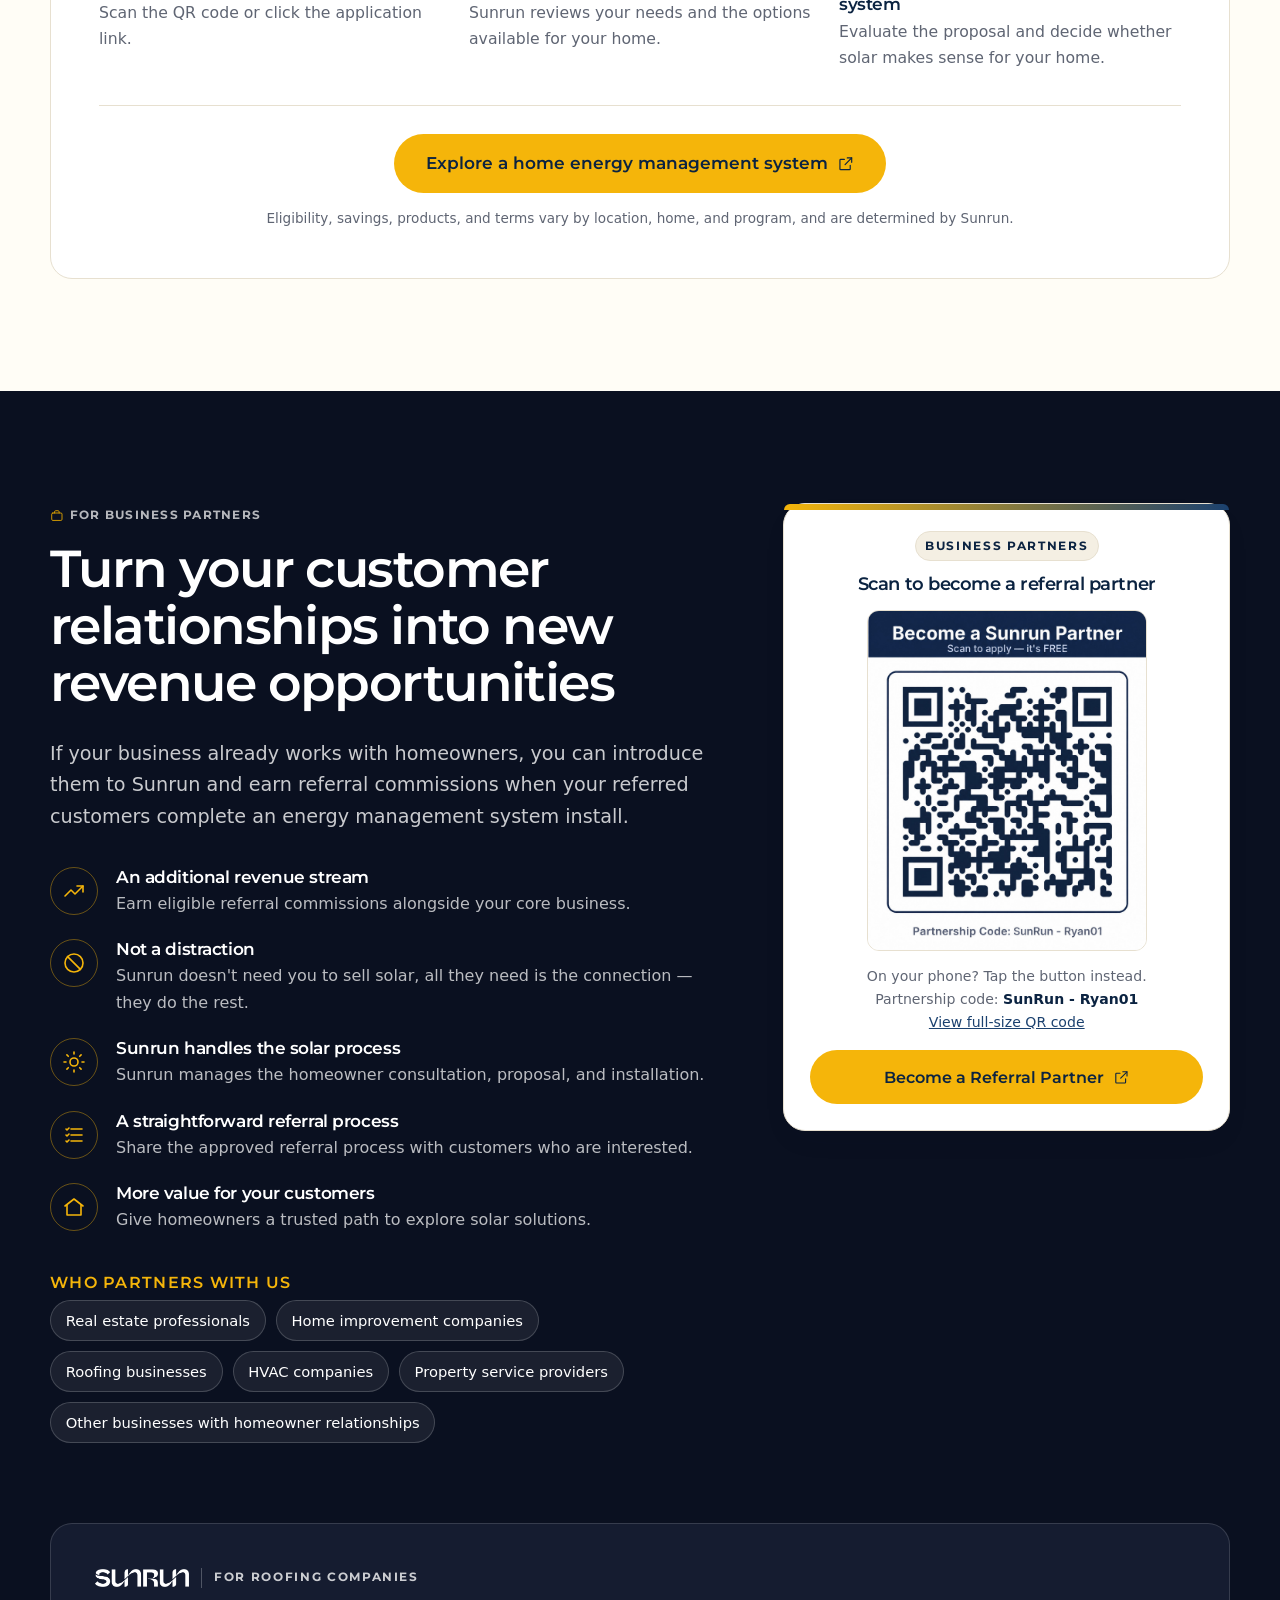
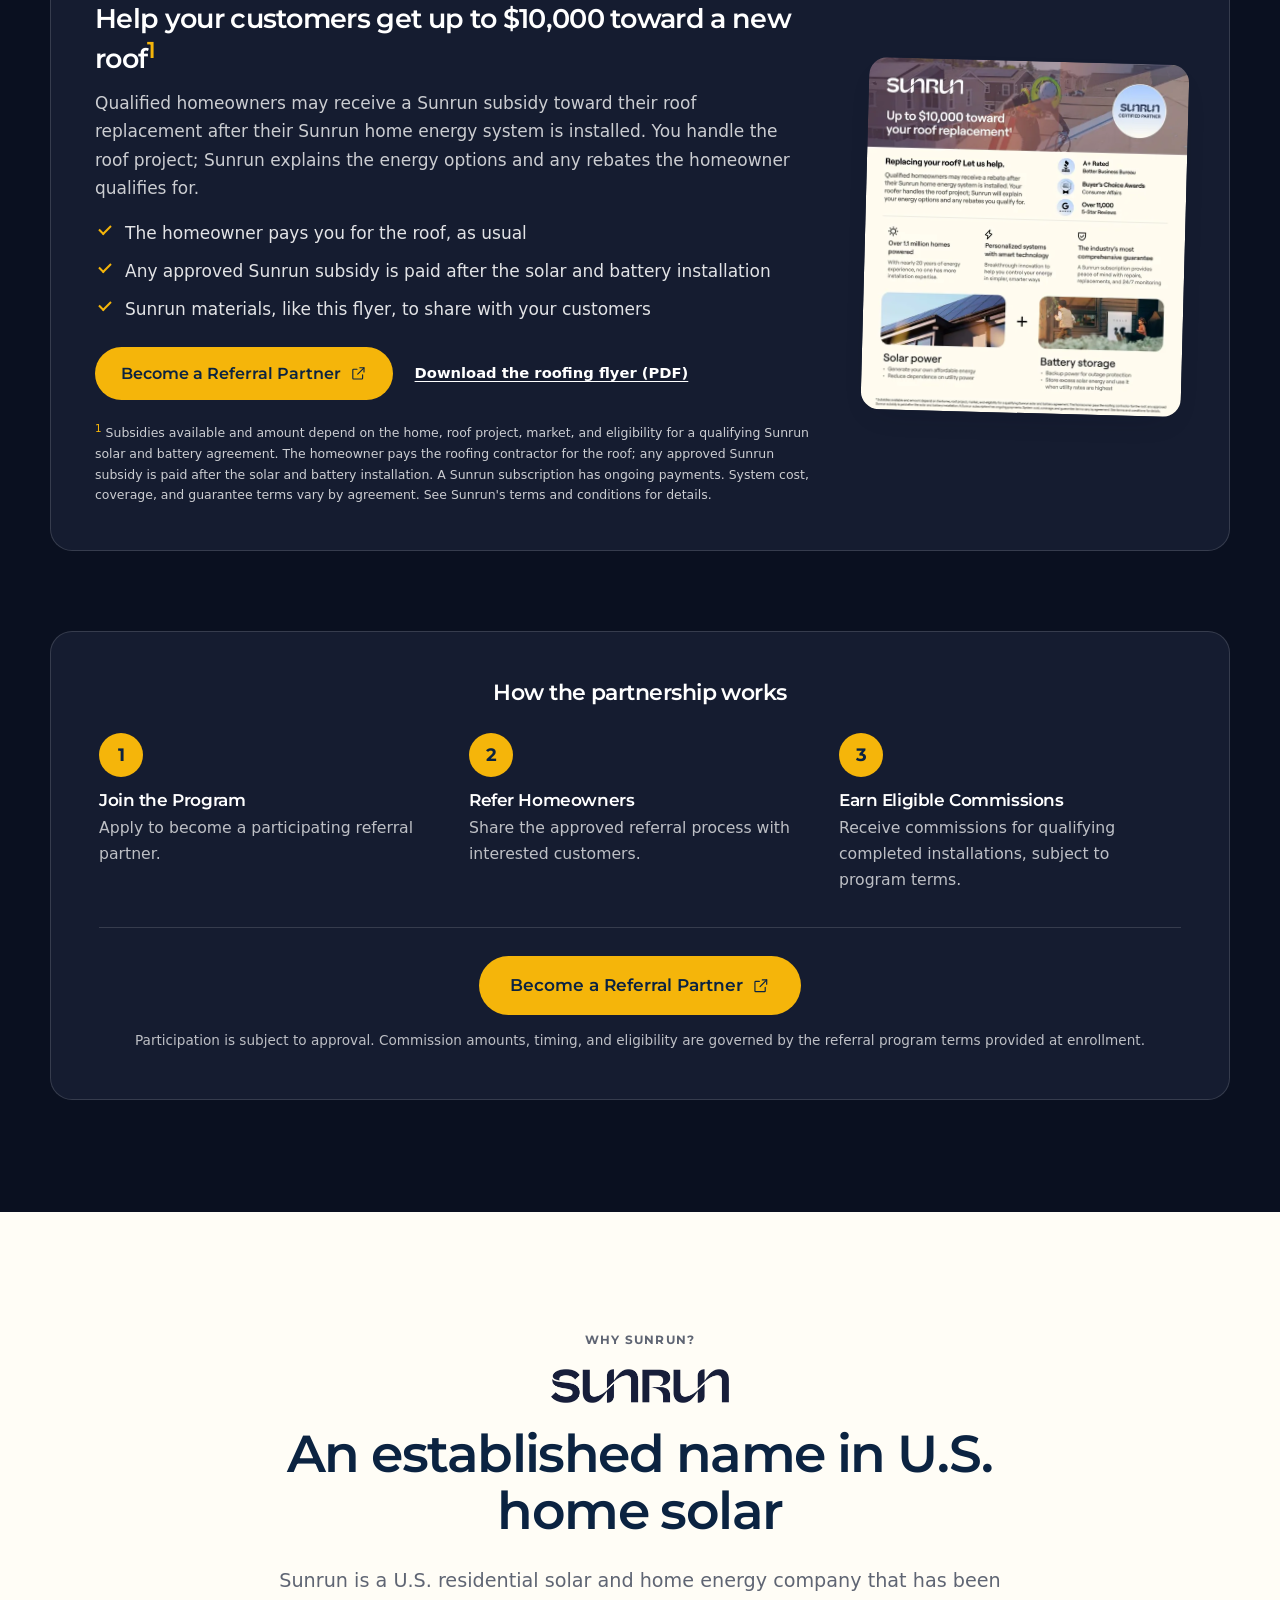
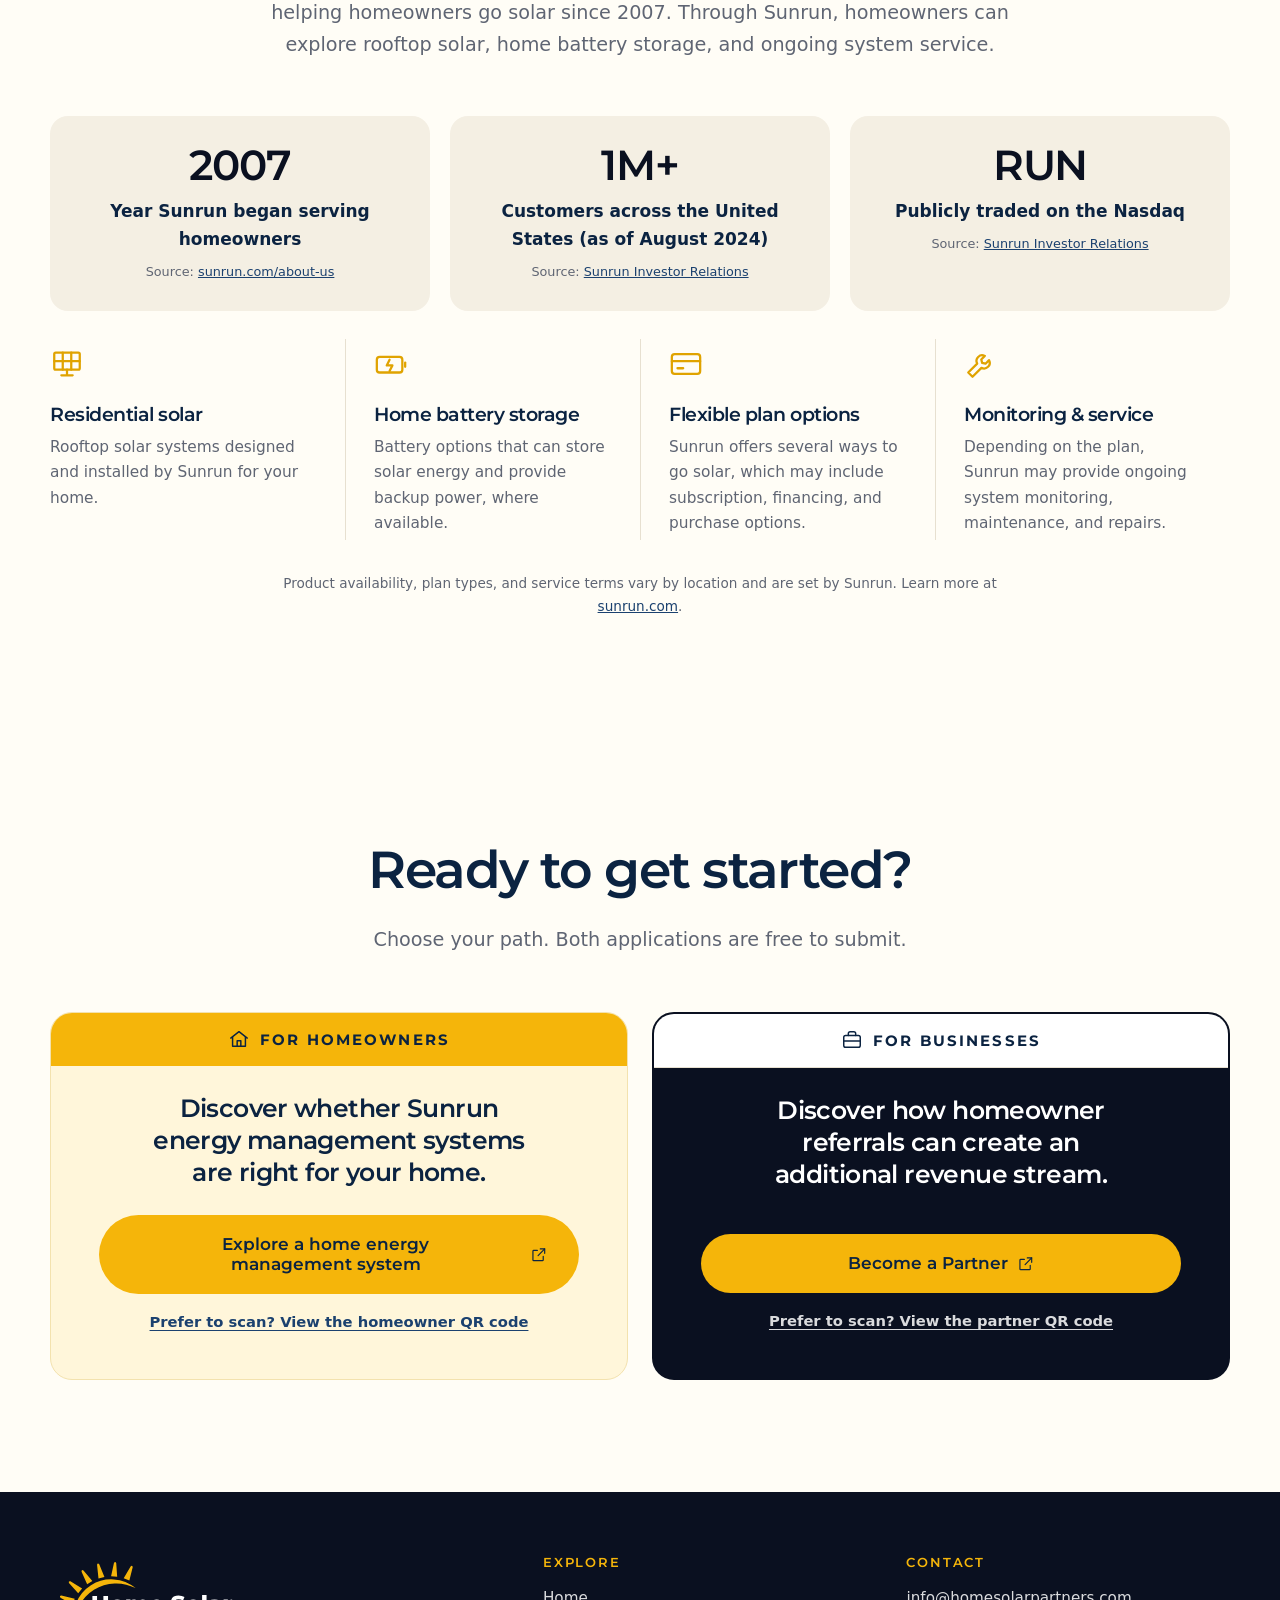
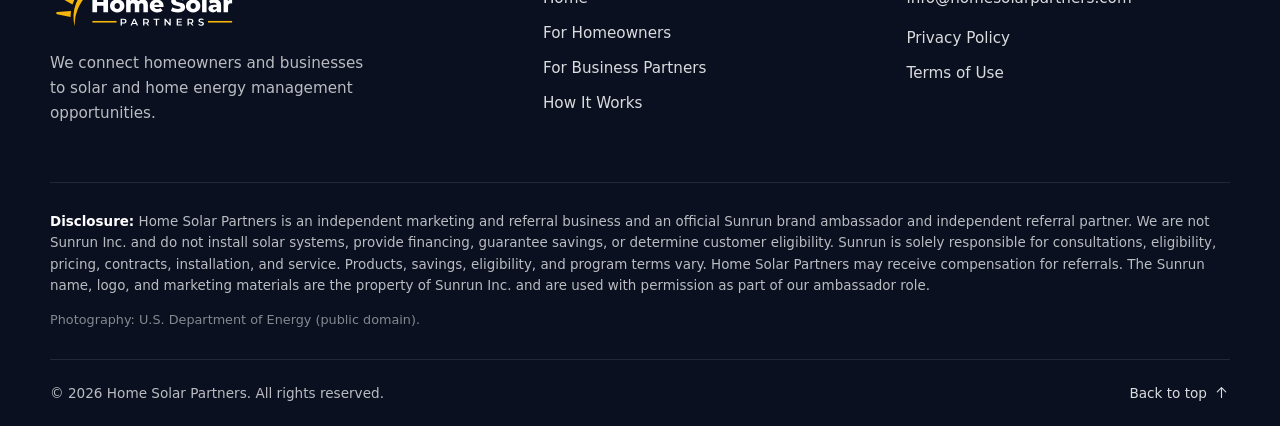
==== commit 0e263b96: "Make the final CTA cards symmetrical Center the band, headline, button and link in both cards; balan" ====
--- a/index.html
+++ b/index.html
@@ -35,7 +35,7 @@
   <link rel="preload" as="image" type="image/webp"
         imagesrcset="/assets/img/hero-solar-installers-black-panels-768w.webp 768w, /assets/img/hero-solar-installers-black-panels-1600w.webp 1600w"
         imagesizes="100vw">
-  <link rel="stylesheet" href="/assets/css/styles.css?v=dc32bc8">
+  <link rel="stylesheet" href="/assets/css/styles.css?v=d6cfeb9">
 
   <script type="application/ld+json">
   {
@@ -562,6 +562,6 @@
     </div>
   </footer>
 
-  <script src="/assets/js/main.js?v=dc32bc8" defer></script>
+  <script src="/assets/js/main.js?v=d6cfeb9" defer></script>
 </body>
 </html>
--- a/assets/css/styles.css
+++ b/assets/css/styles.css
@@ -823,3 +823,14 @@
   .video-frame { border-radius: var(--radius); }
   .video-sound { left: 12px; bottom: 12px; font-size: .85rem; }
 }
+
+/* Final CTA cards: centered, balanced headlines, matching full-width buttons */
+.final-card { align-items: center; text-align: center; }
+.final-band { justify-content: center; }
+.final-card h3 { text-wrap: balance; max-width: 26ch; margin-inline: auto; }
+.final-card .btn { width: 100%; max-width: 480px; }
+.final-card .text-link { margin-top: 16px; }
+.final-card .btn, .final-card .text-link { text-wrap: balance; }
+@media (max-width: 520px) {
+  .final-card .btn-lg { font-size: .98rem; padding: .95em 1.15em; }
+}
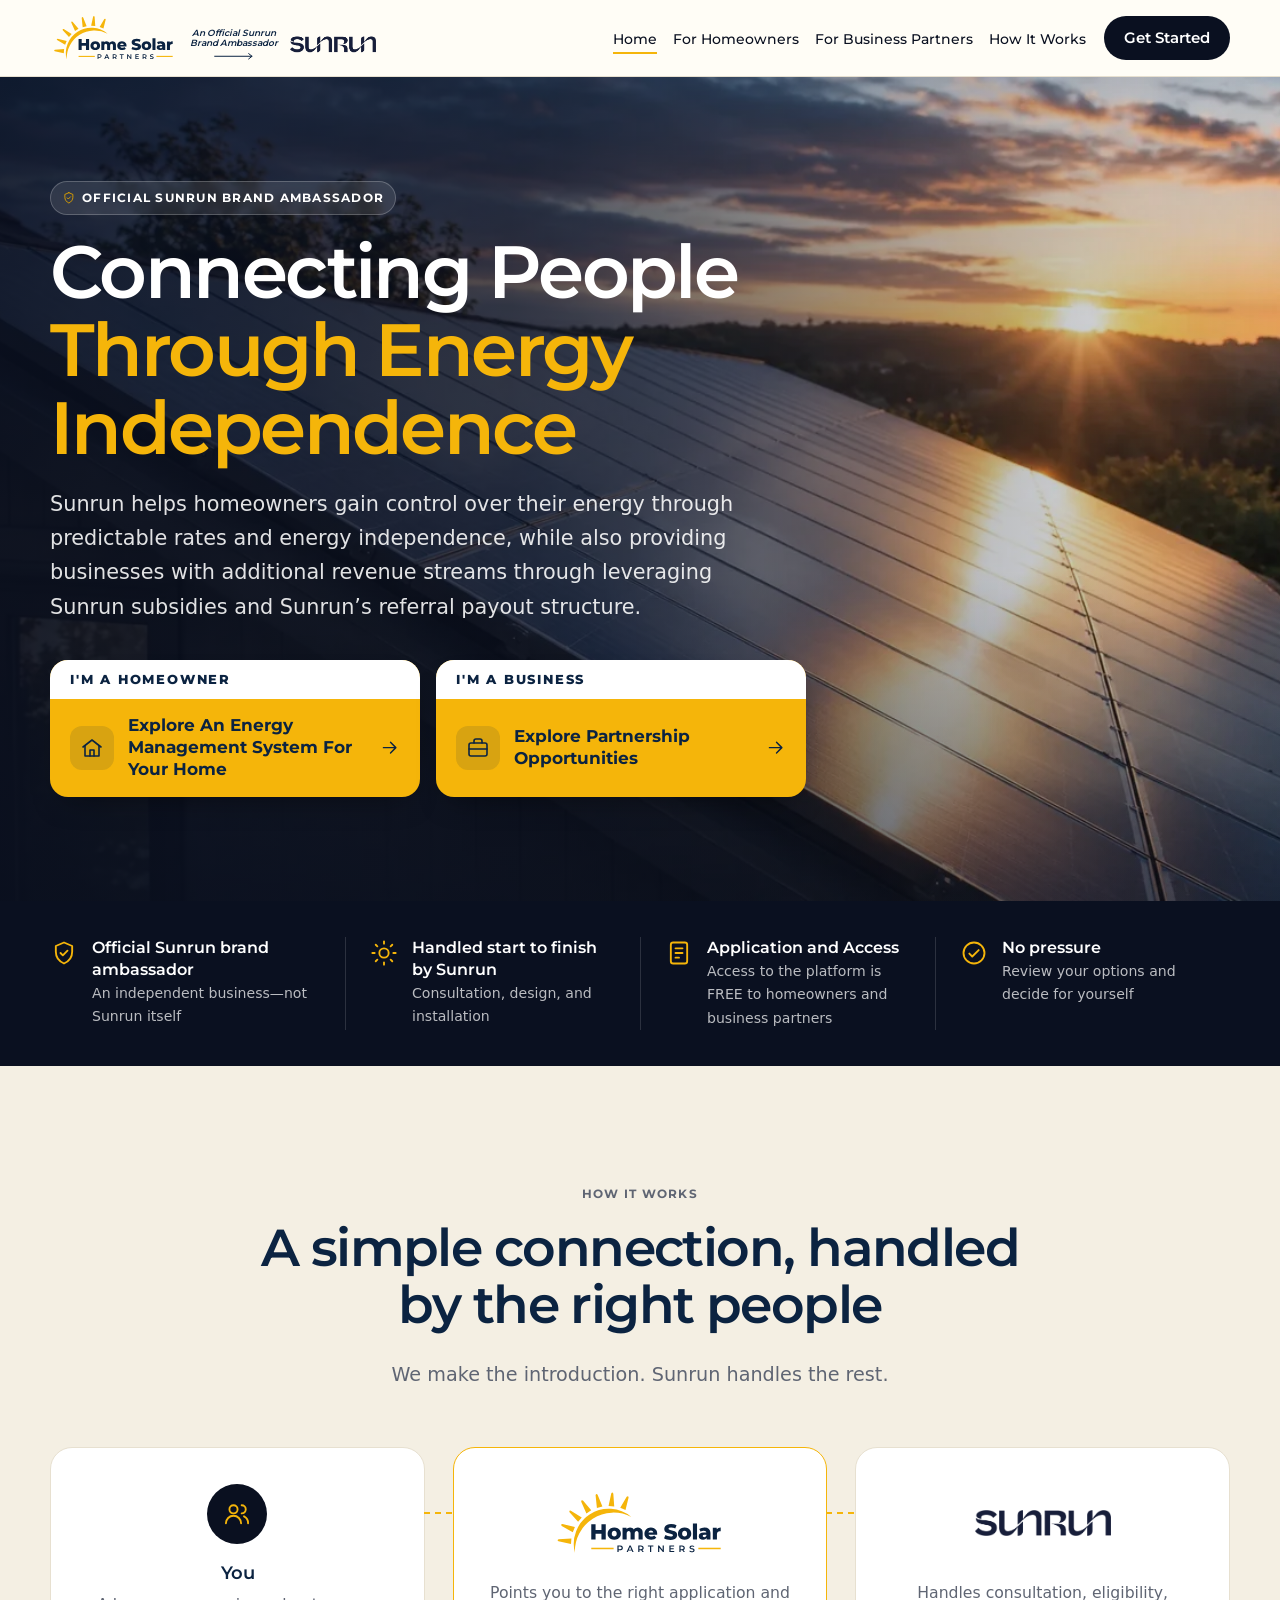
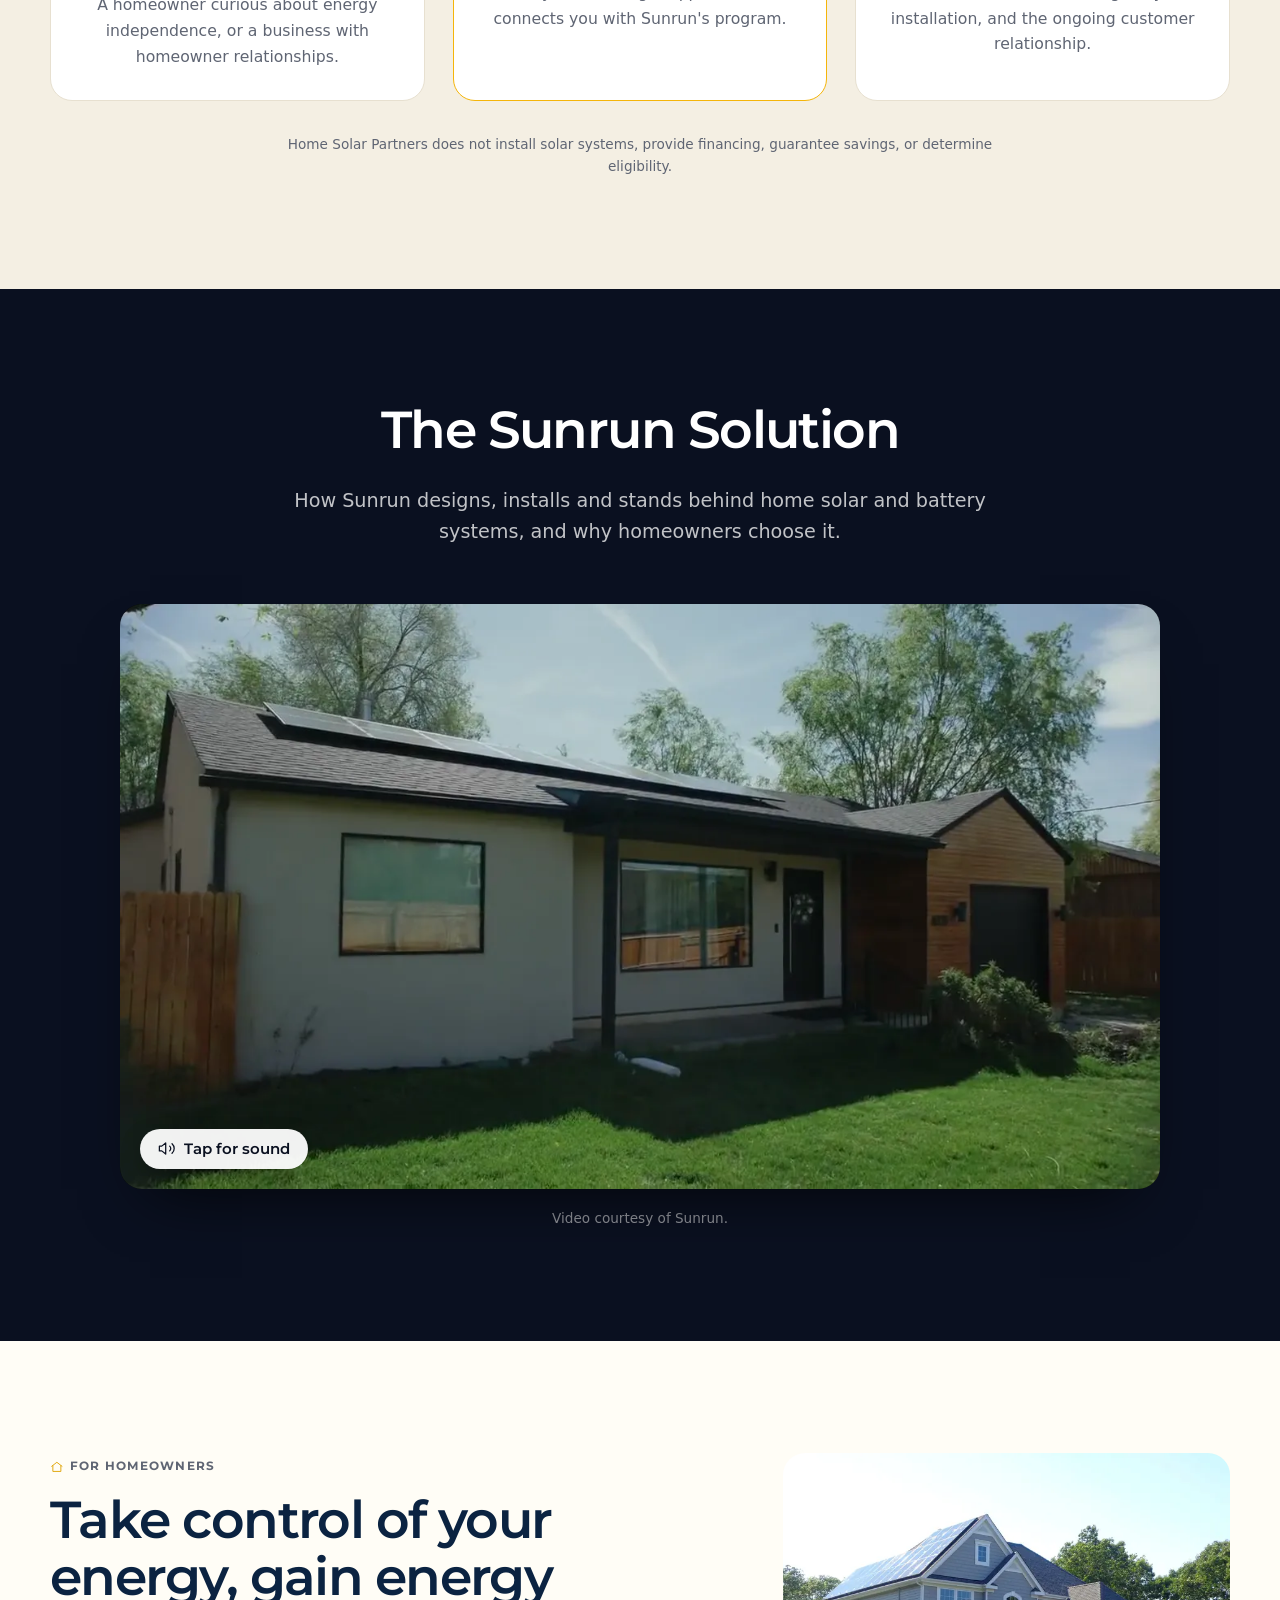
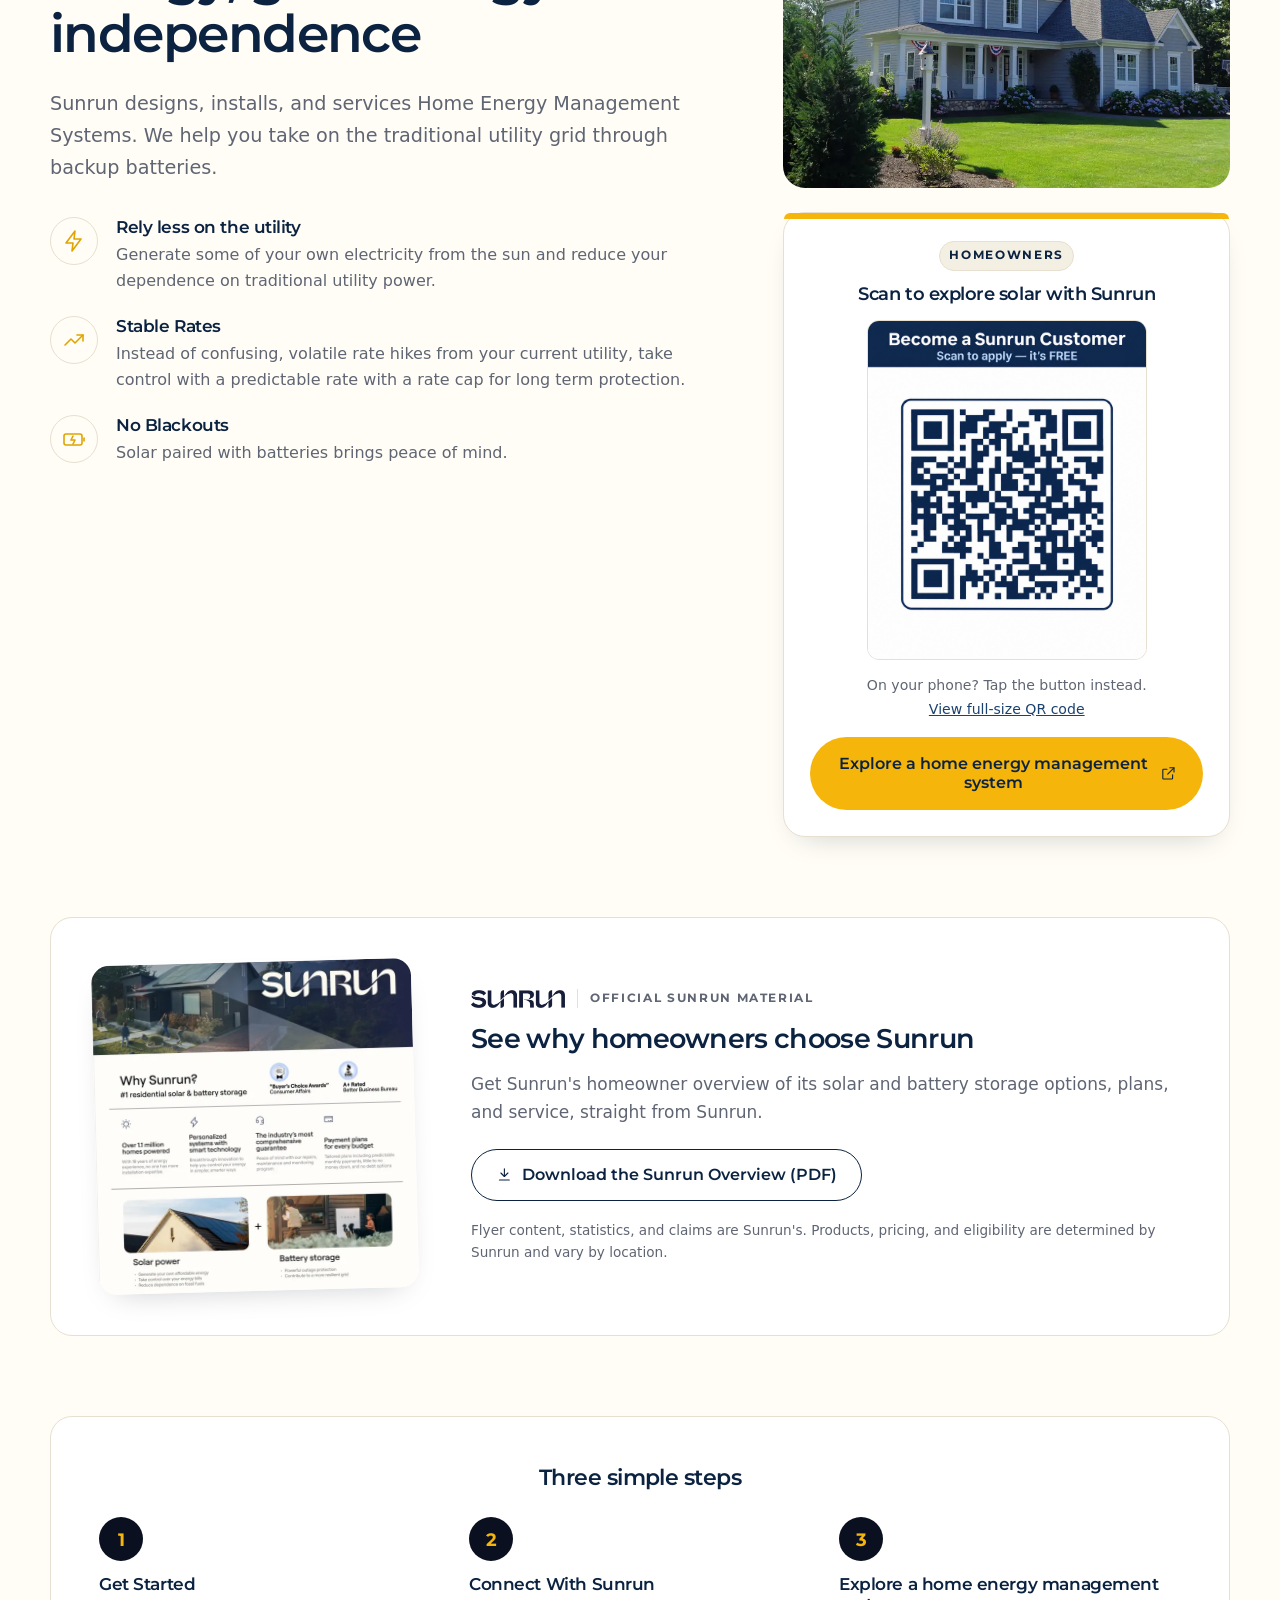
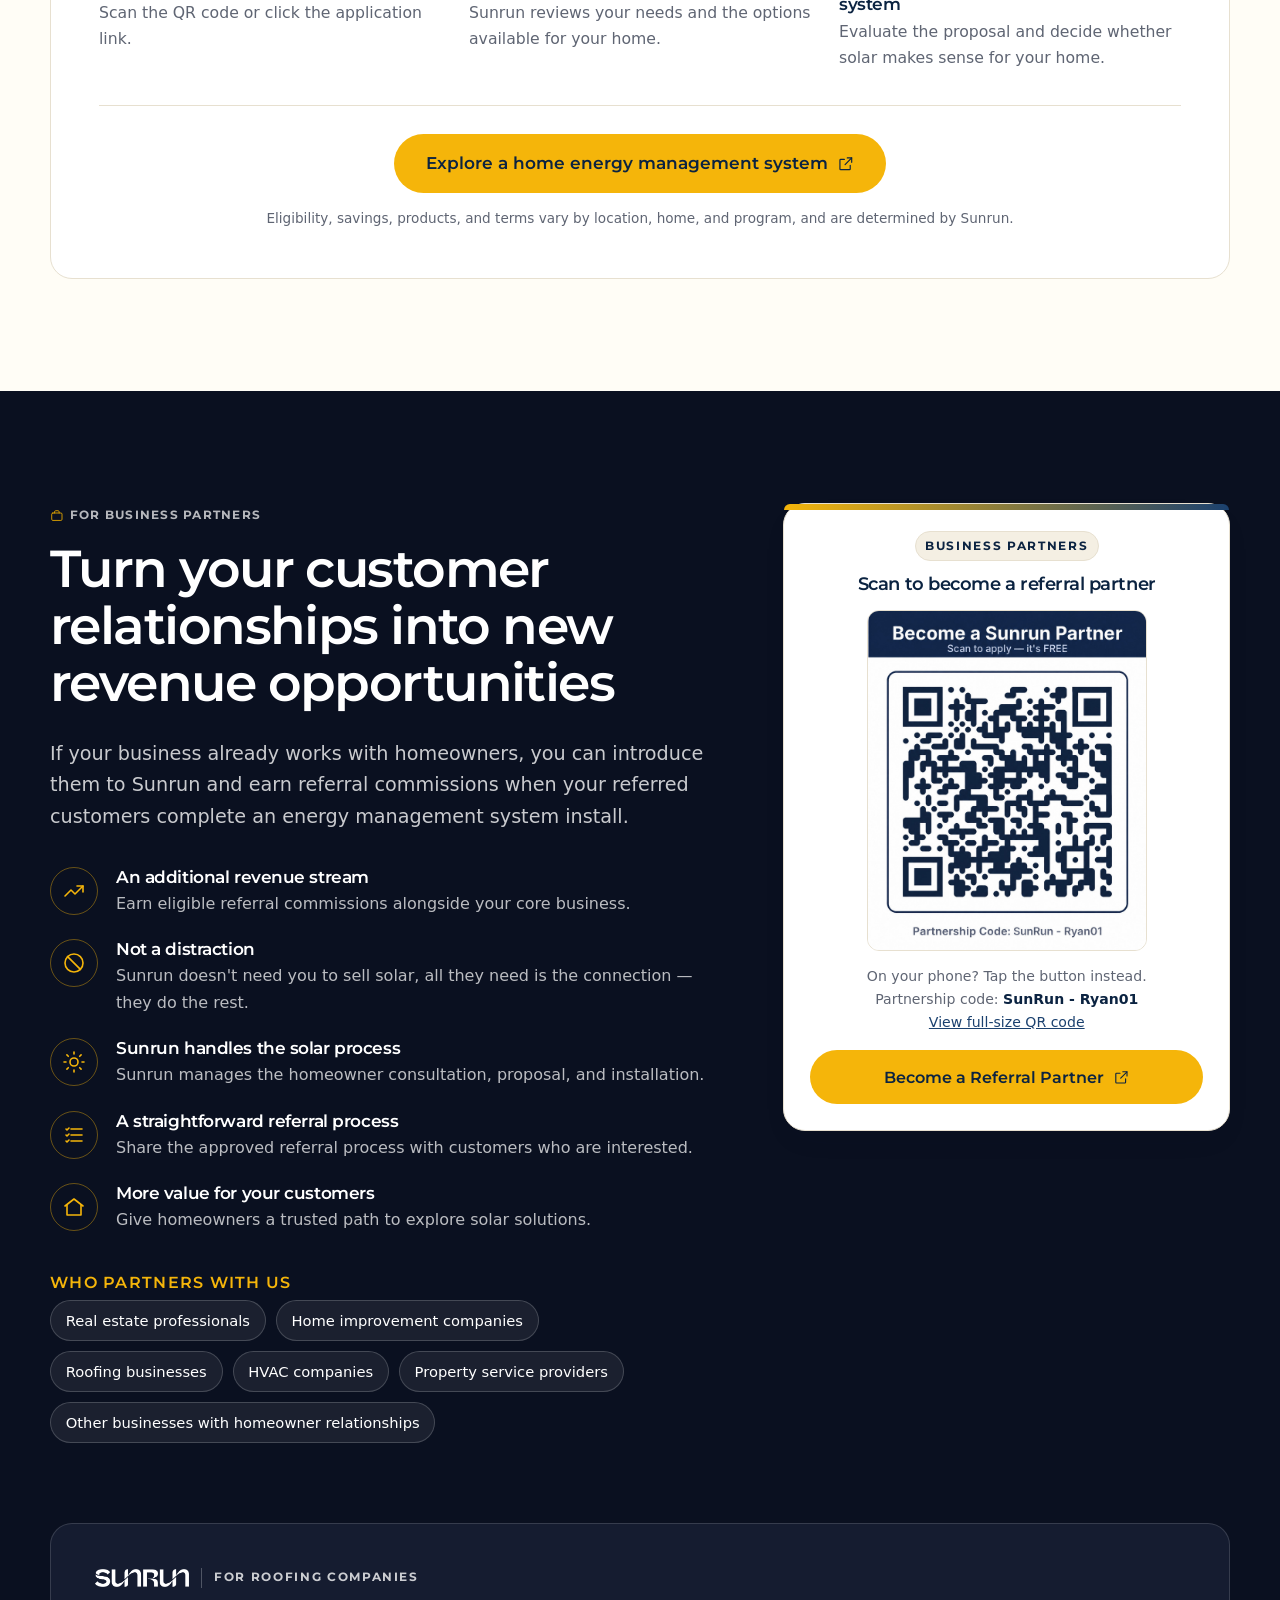
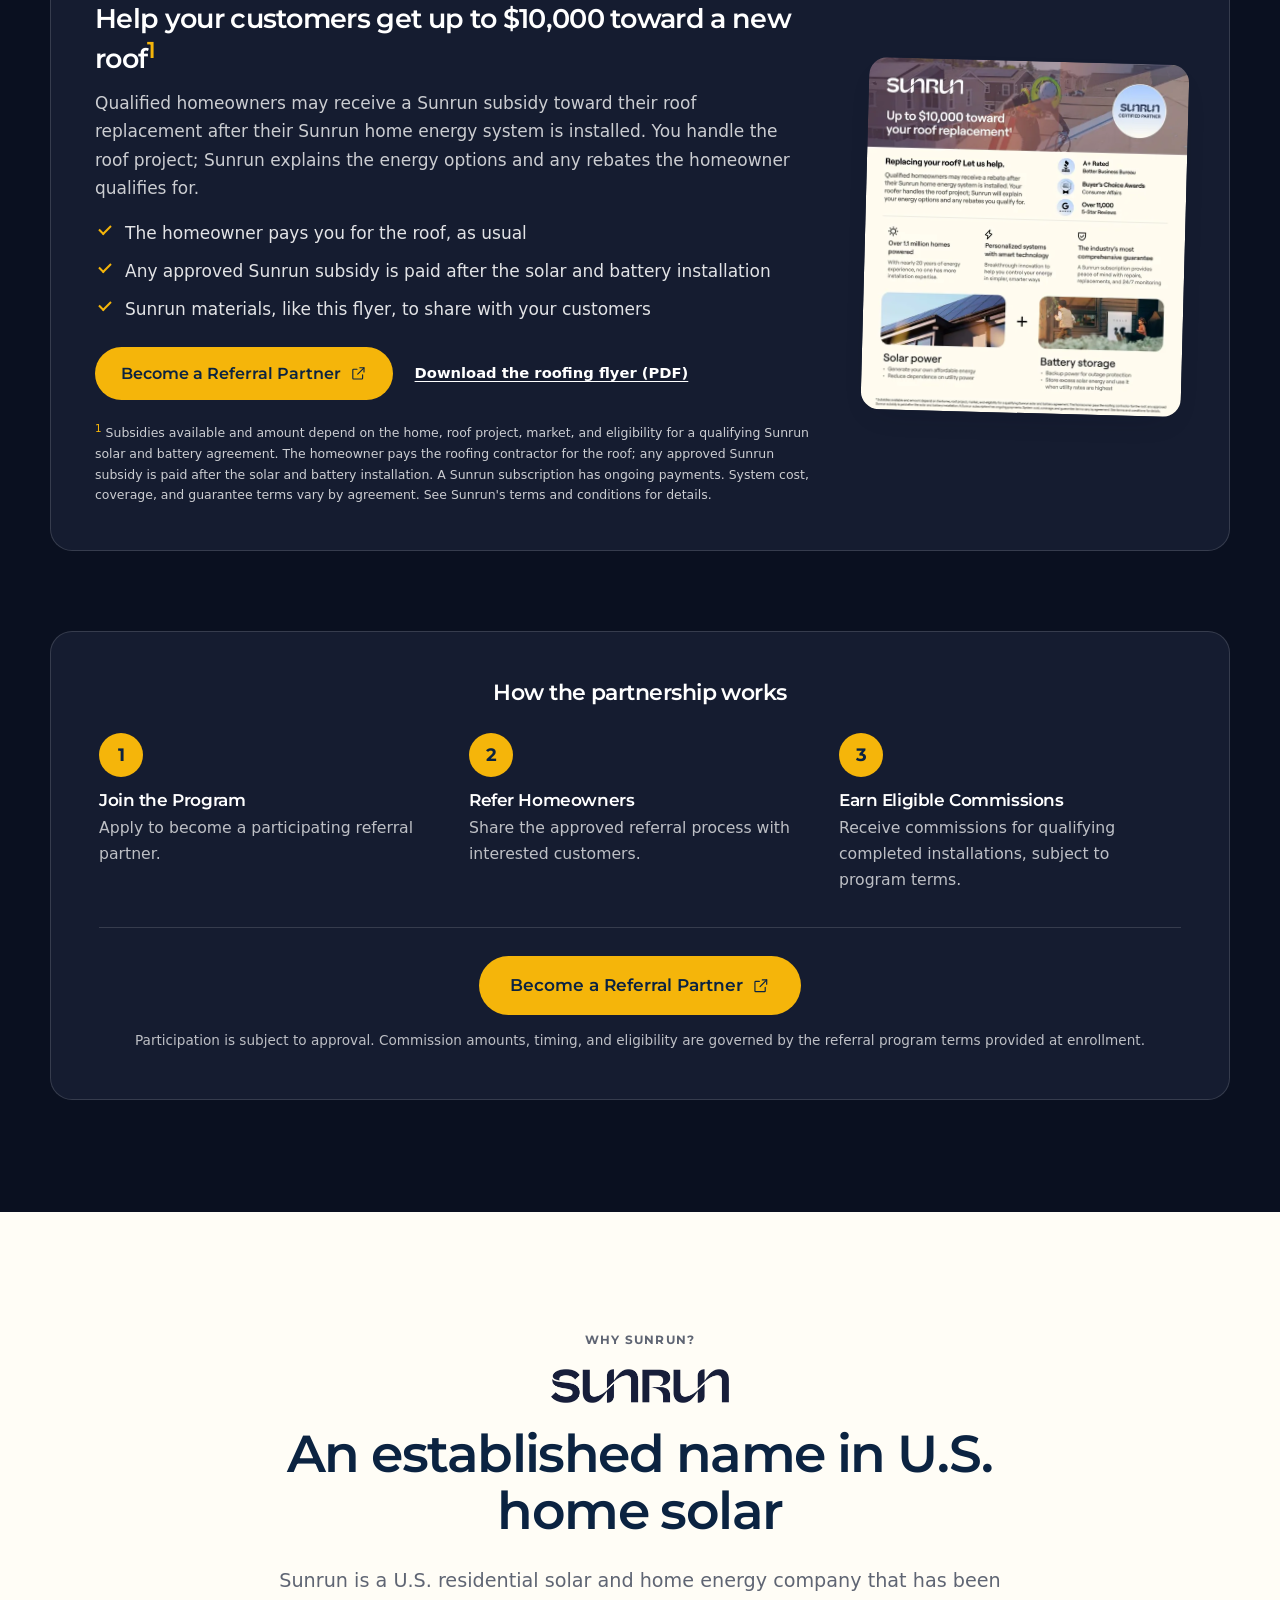
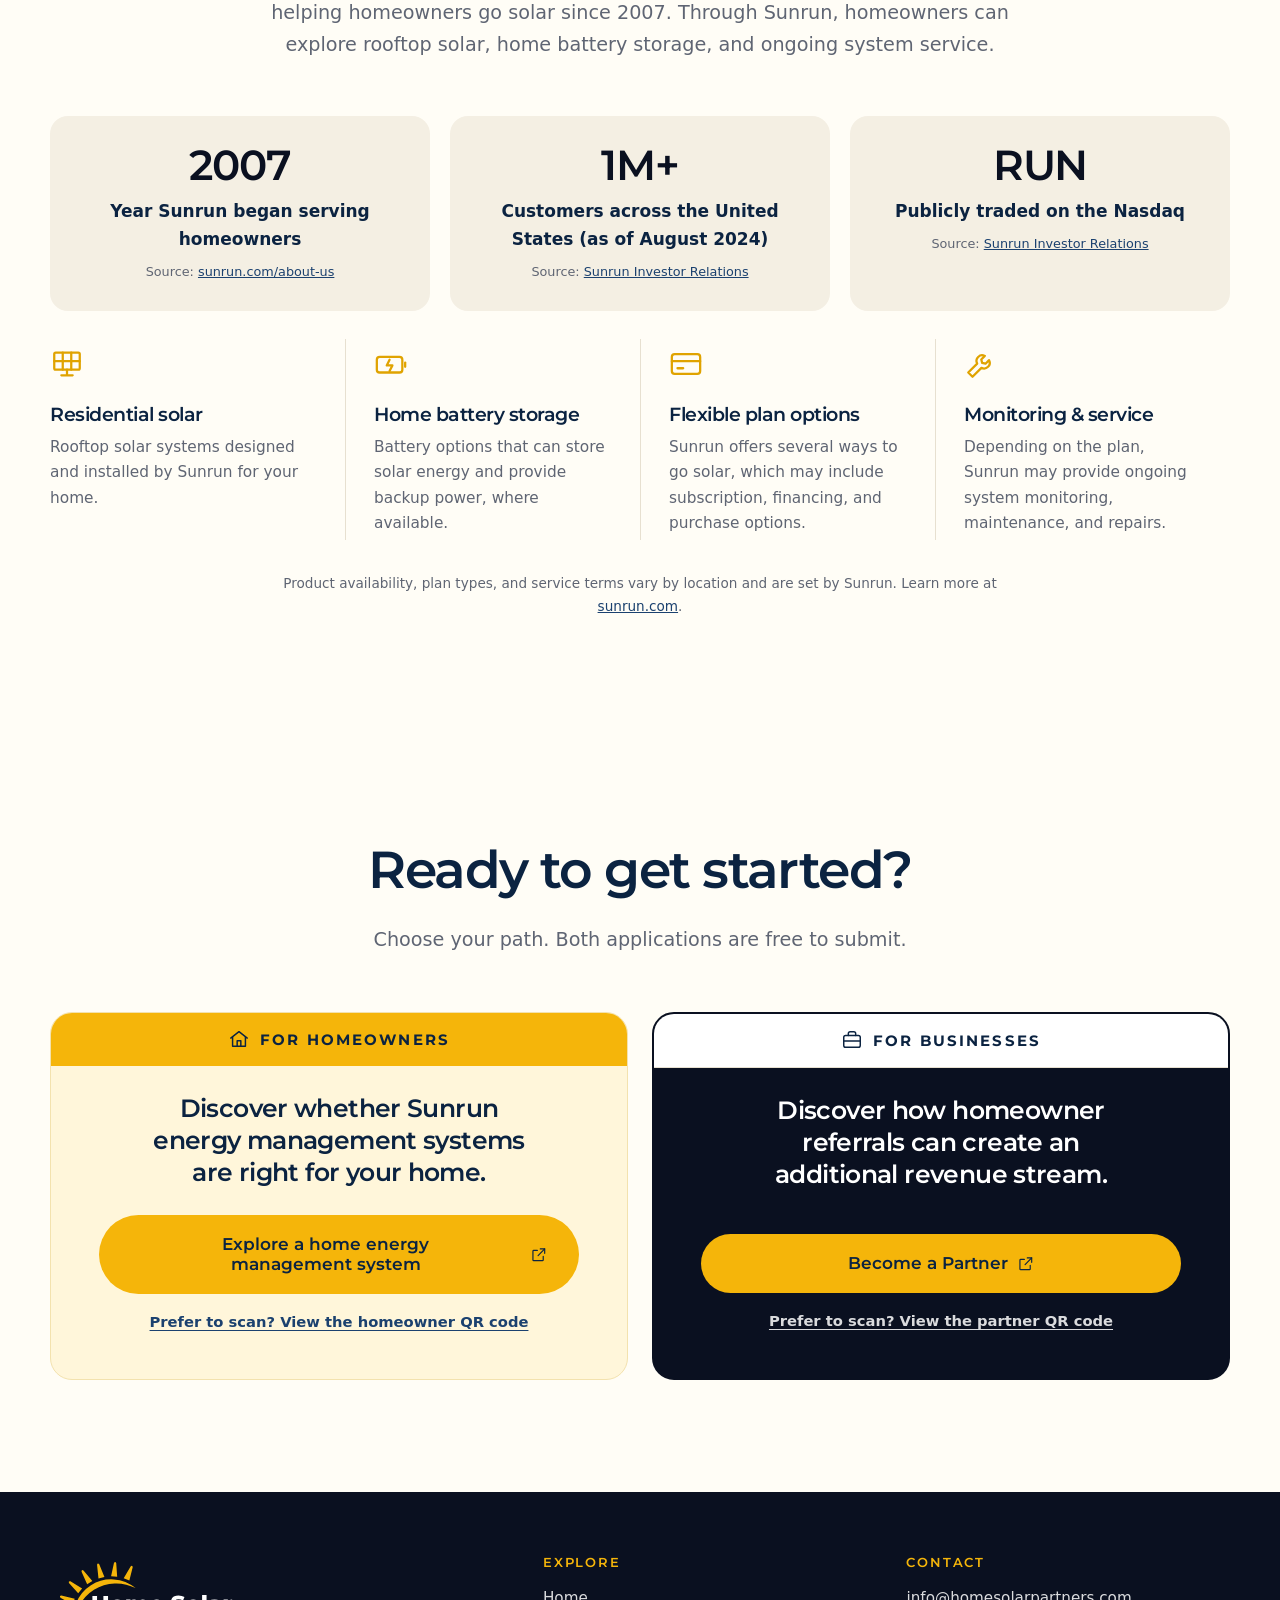
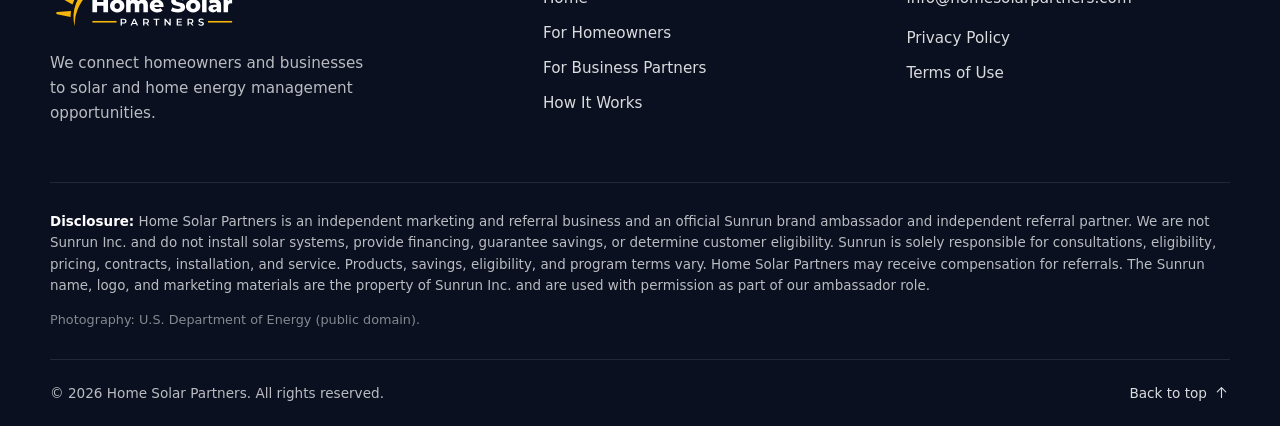
==== commit 9964a48c: "Use sunset rooftop image (mirrored) for the hero and social image Owner-supplied image of all-black " ====
--- a/index.html
+++ b/index.html
@@ -18,7 +18,7 @@
   <meta property="og:image" content="https://homesolarpartners.com/assets/img/og-home-solar-partners.jpg">
   <meta property="og:image:width" content="1200">
   <meta property="og:image:height" content="630">
-  <meta property="og:image:alt" content="Home Solar Partners logo over installers mounting all-black solar panels on a roof">
+  <meta property="og:image:alt" content="Home Solar Partners logo over all-black rooftop solar panels at sunset">
   <meta property="og:locale" content="en_US">
   <meta name="twitter:card" content="summary_large_image">
   <meta name="twitter:title" content="Home Solar Partners | Connecting People Through Energy Independence">
@@ -33,9 +33,9 @@
 
   <link rel="preload" href="/assets/fonts/montserrat-latin-variable.woff2" as="font" type="font/woff2" crossorigin>
   <link rel="preload" as="image" type="image/webp"
-        imagesrcset="/assets/img/hero-solar-installers-black-panels-768w.webp 768w, /assets/img/hero-solar-installers-black-panels-1600w.webp 1600w"
+        imagesrcset="/assets/img/hero-sunset-black-solar-roof-768w.webp 768w, /assets/img/hero-sunset-black-solar-roof-1280w.webp 1280w, /assets/img/hero-sunset-black-solar-roof-1672w.webp 1672w"
         imagesizes="100vw">
-  <link rel="stylesheet" href="/assets/css/styles.css?v=d6cfeb9">
+  <link rel="stylesheet" href="/assets/css/styles.css?v=1986af7">
 
   <script type="application/ld+json">
   {
@@ -85,10 +85,10 @@
     <!-- ============ HERO ============ -->
     <section class="hero" id="home" aria-labelledby="hero-title">
       <picture class="hero-media">
-        <img src="/assets/img/hero-solar-installers-black-panels-1600w.webp"
-             srcset="/assets/img/hero-solar-installers-black-panels-768w.webp 768w, /assets/img/hero-solar-installers-black-panels-1600w.webp 1600w"
-             sizes="100vw" width="1600" height="1065" fetchpriority="high"
-             alt="Two installers in hard hats mounting sleek all-black solar panels on a home's tile roof under a blue sky">
+        <img src="/assets/img/hero-sunset-black-solar-roof-1280w.webp"
+             srcset="/assets/img/hero-sunset-black-solar-roof-768w.webp 768w, /assets/img/hero-sunset-black-solar-roof-1280w.webp 1280w, /assets/img/hero-sunset-black-solar-roof-1672w.webp 1672w"
+             sizes="100vw" width="1672" height="941" fetchpriority="high"
+             alt="Sleek all-black solar panels on a home's roof glowing in the light of a sunset over wooded hills">
       </picture>
       <div class="hero-overlay" aria-hidden="true"></div>
 
@@ -562,6 +562,6 @@
     </div>
   </footer>
 
-  <script src="/assets/js/main.js?v=d6cfeb9" defer></script>
+  <script src="/assets/js/main.js?v=1986af7" defer></script>
 </body>
 </html>
--- a/assets/css/styles.css
+++ b/assets/css/styles.css
@@ -834,3 +834,6 @@
 @media (max-width: 520px) {
   .final-card .btn-lg { font-size: .98rem; padding: .95em 1.15em; }
 }
+
+/* Hero photo: on narrow screens, crop toward the sunset on the right */
+@media (max-width: 720px) { .hero-media img { object-position: 80% 40%; } }
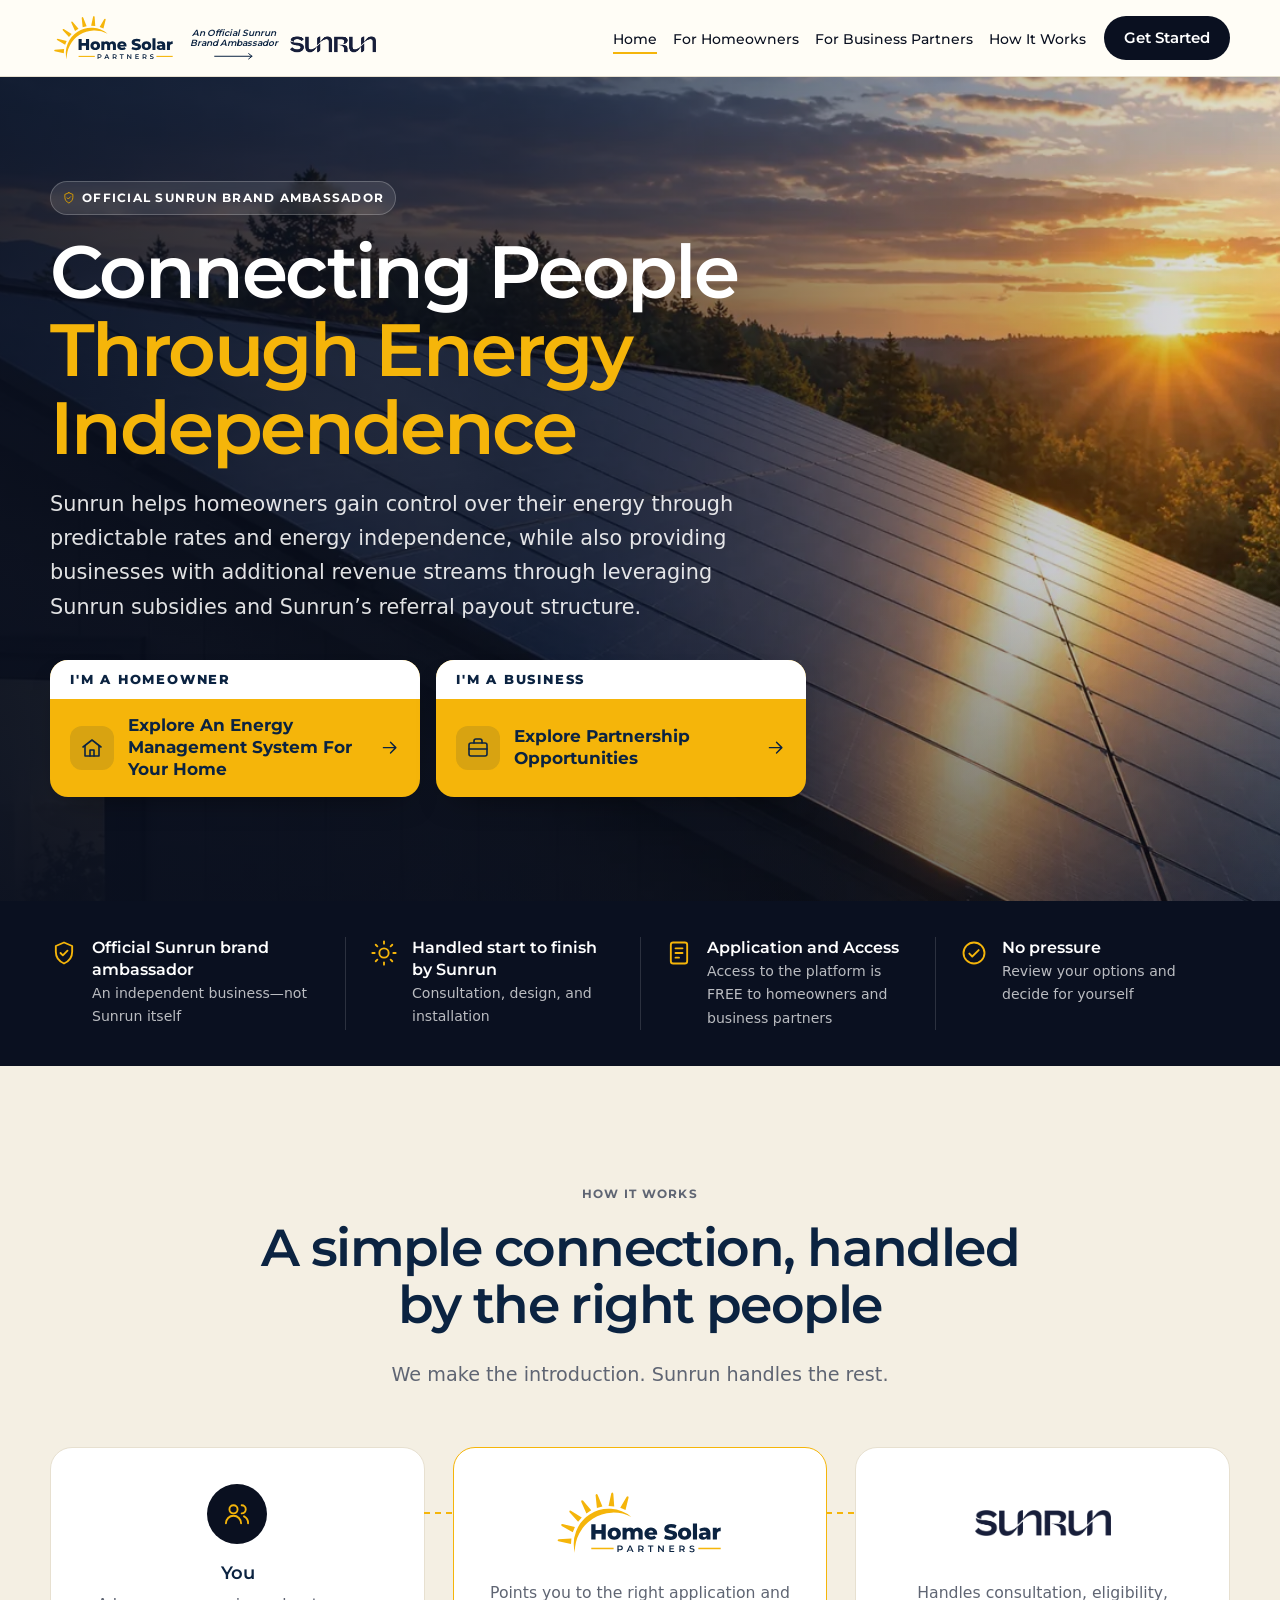
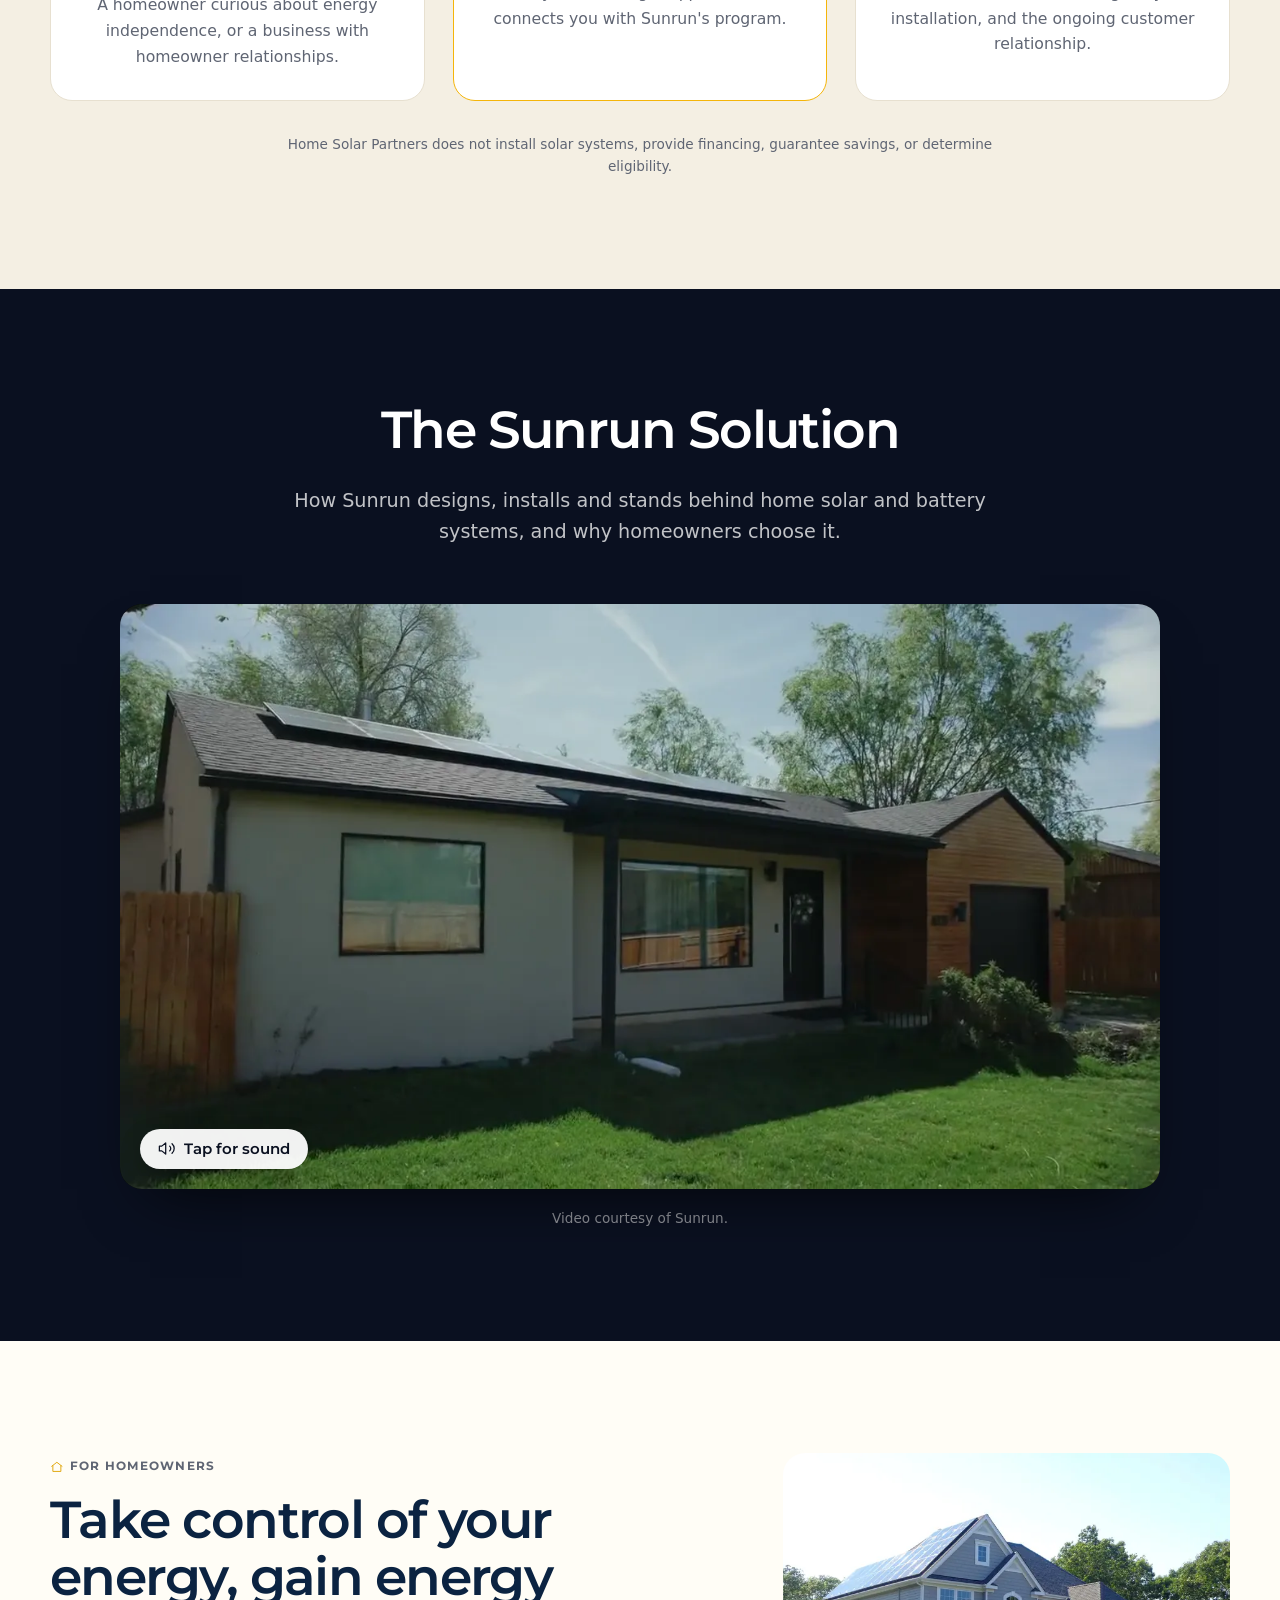
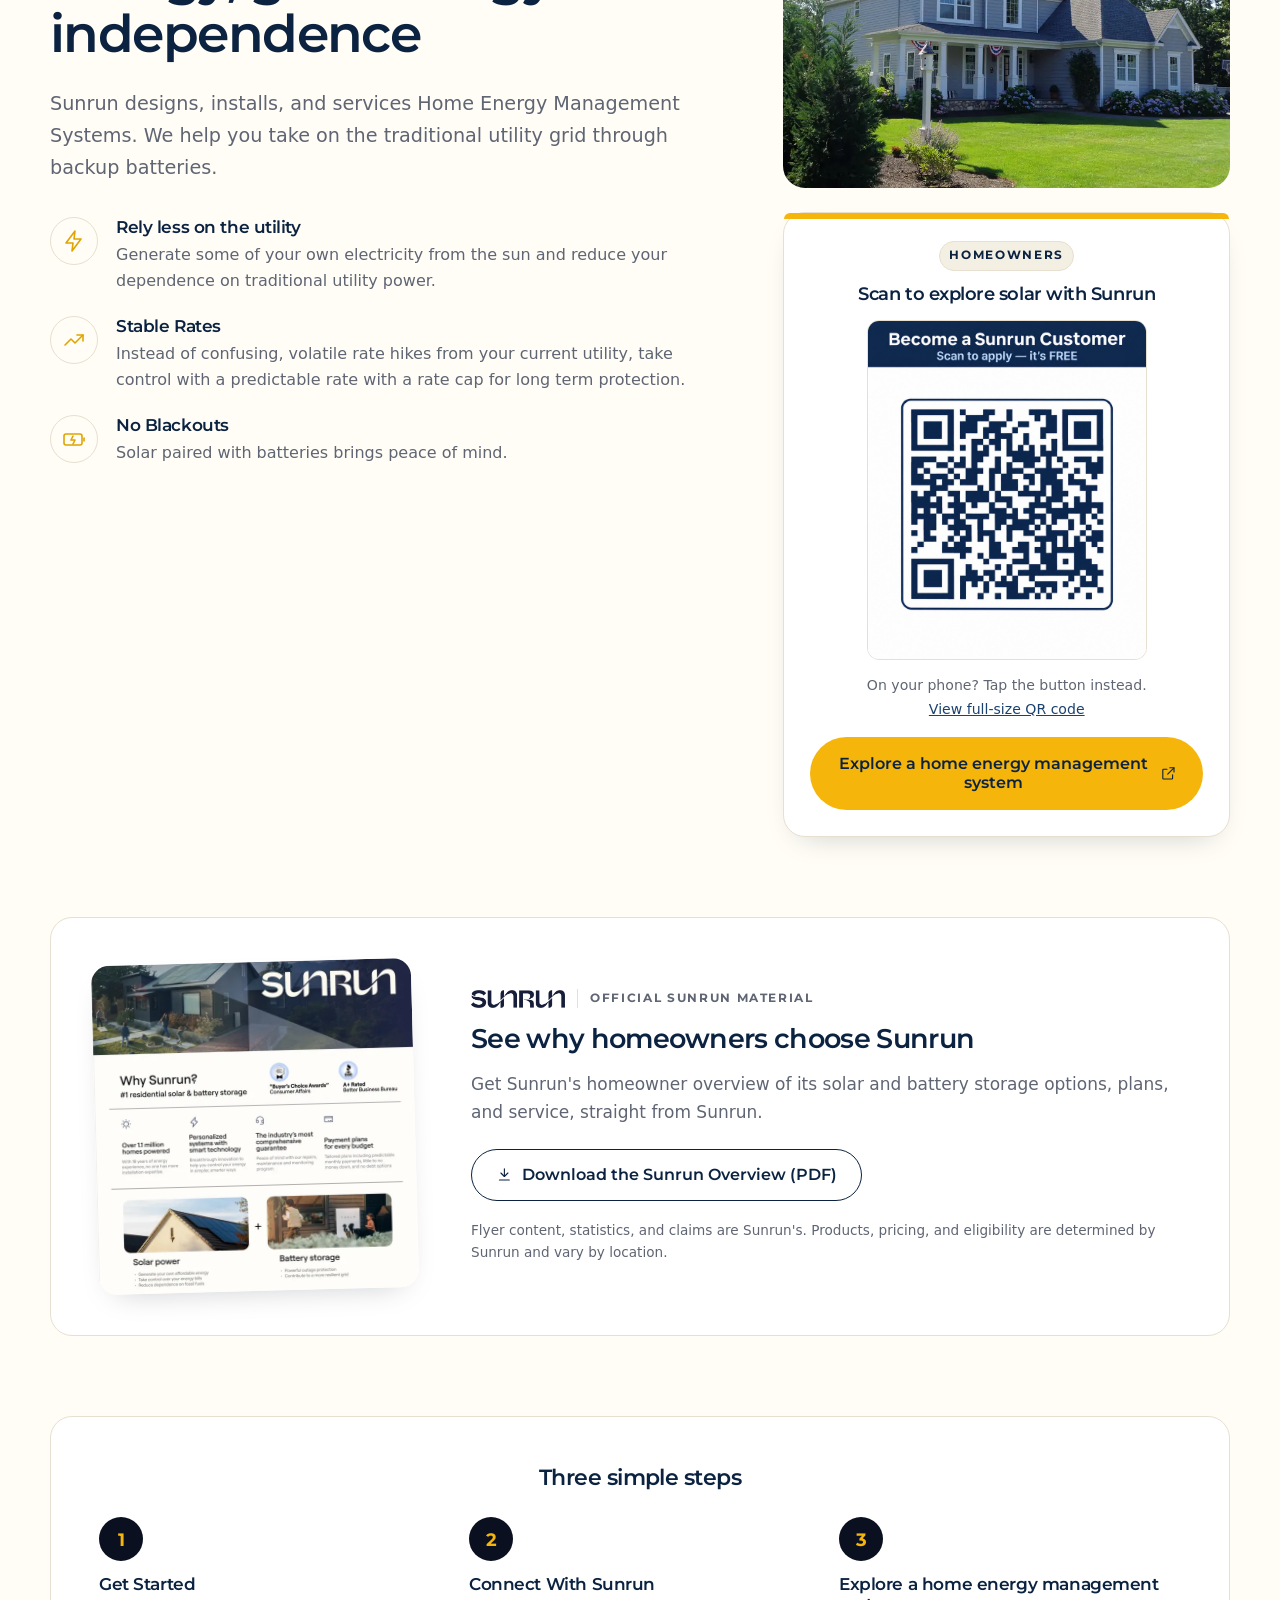
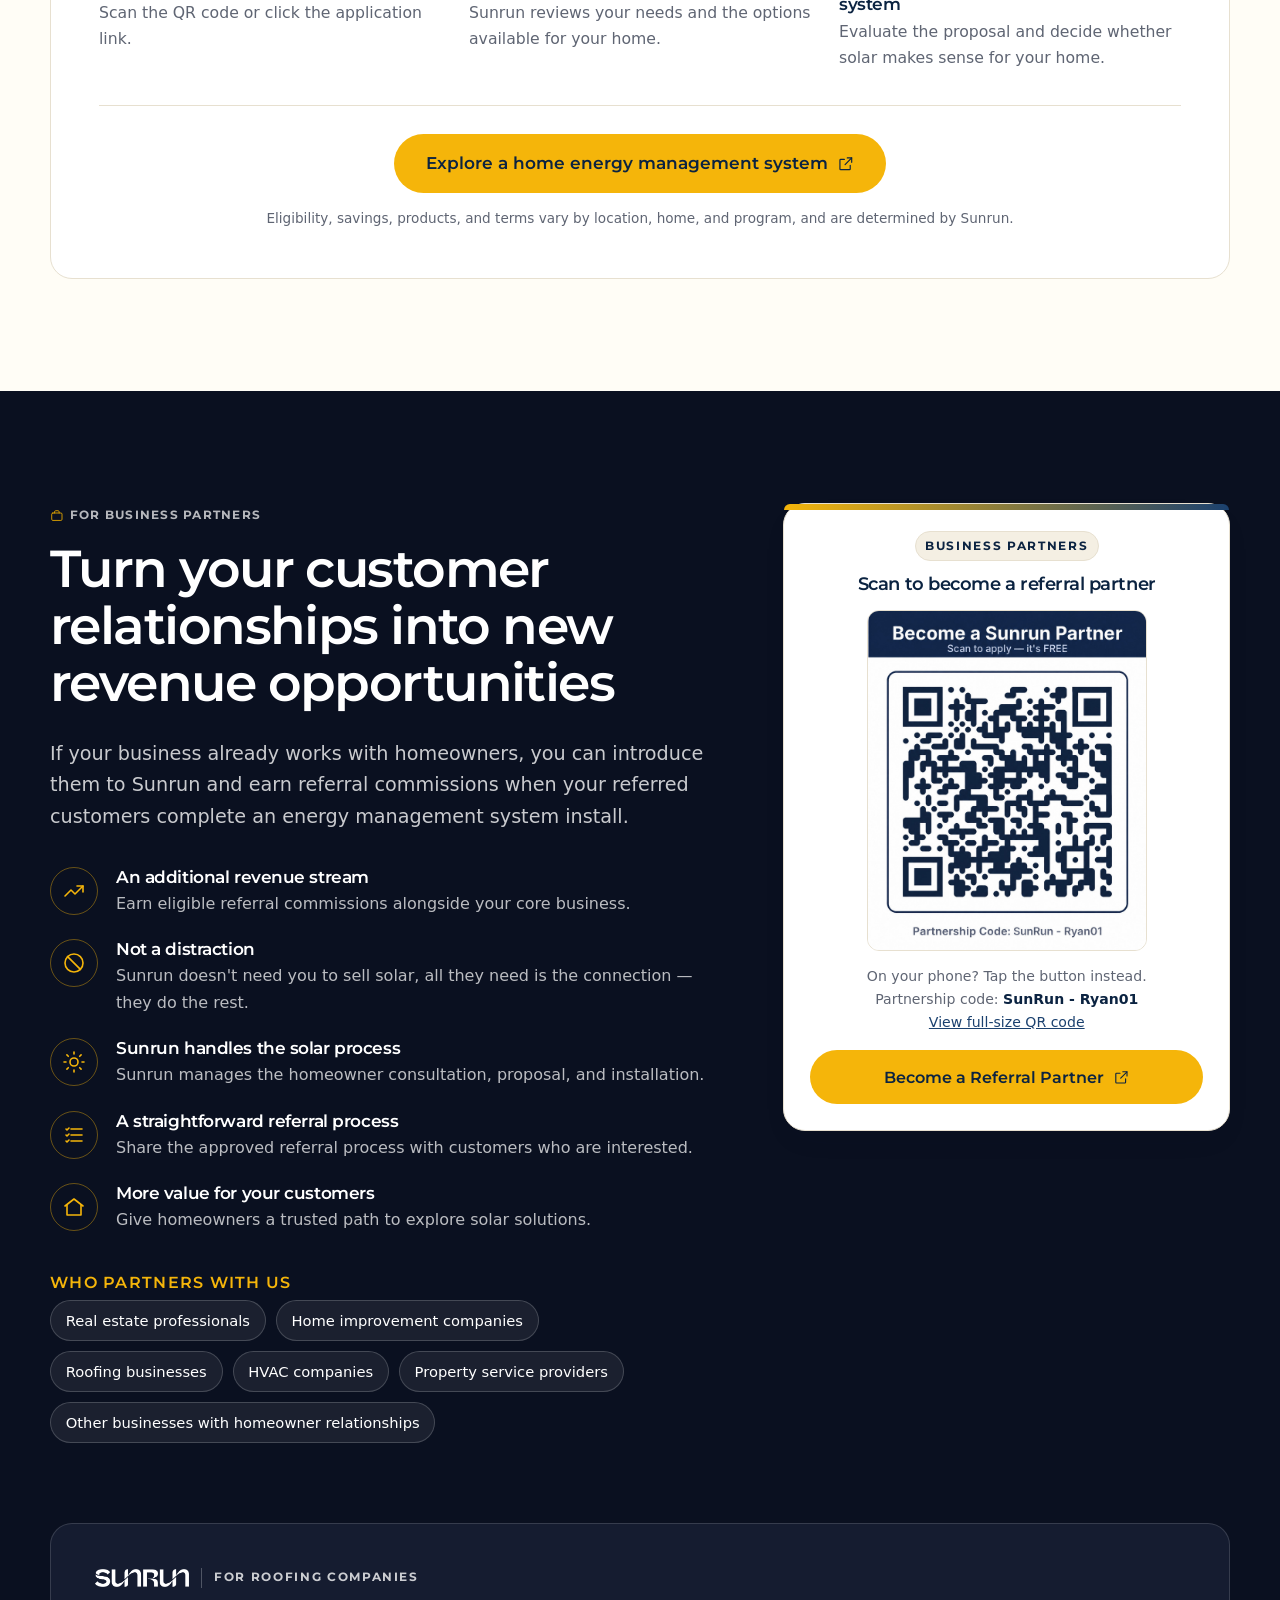
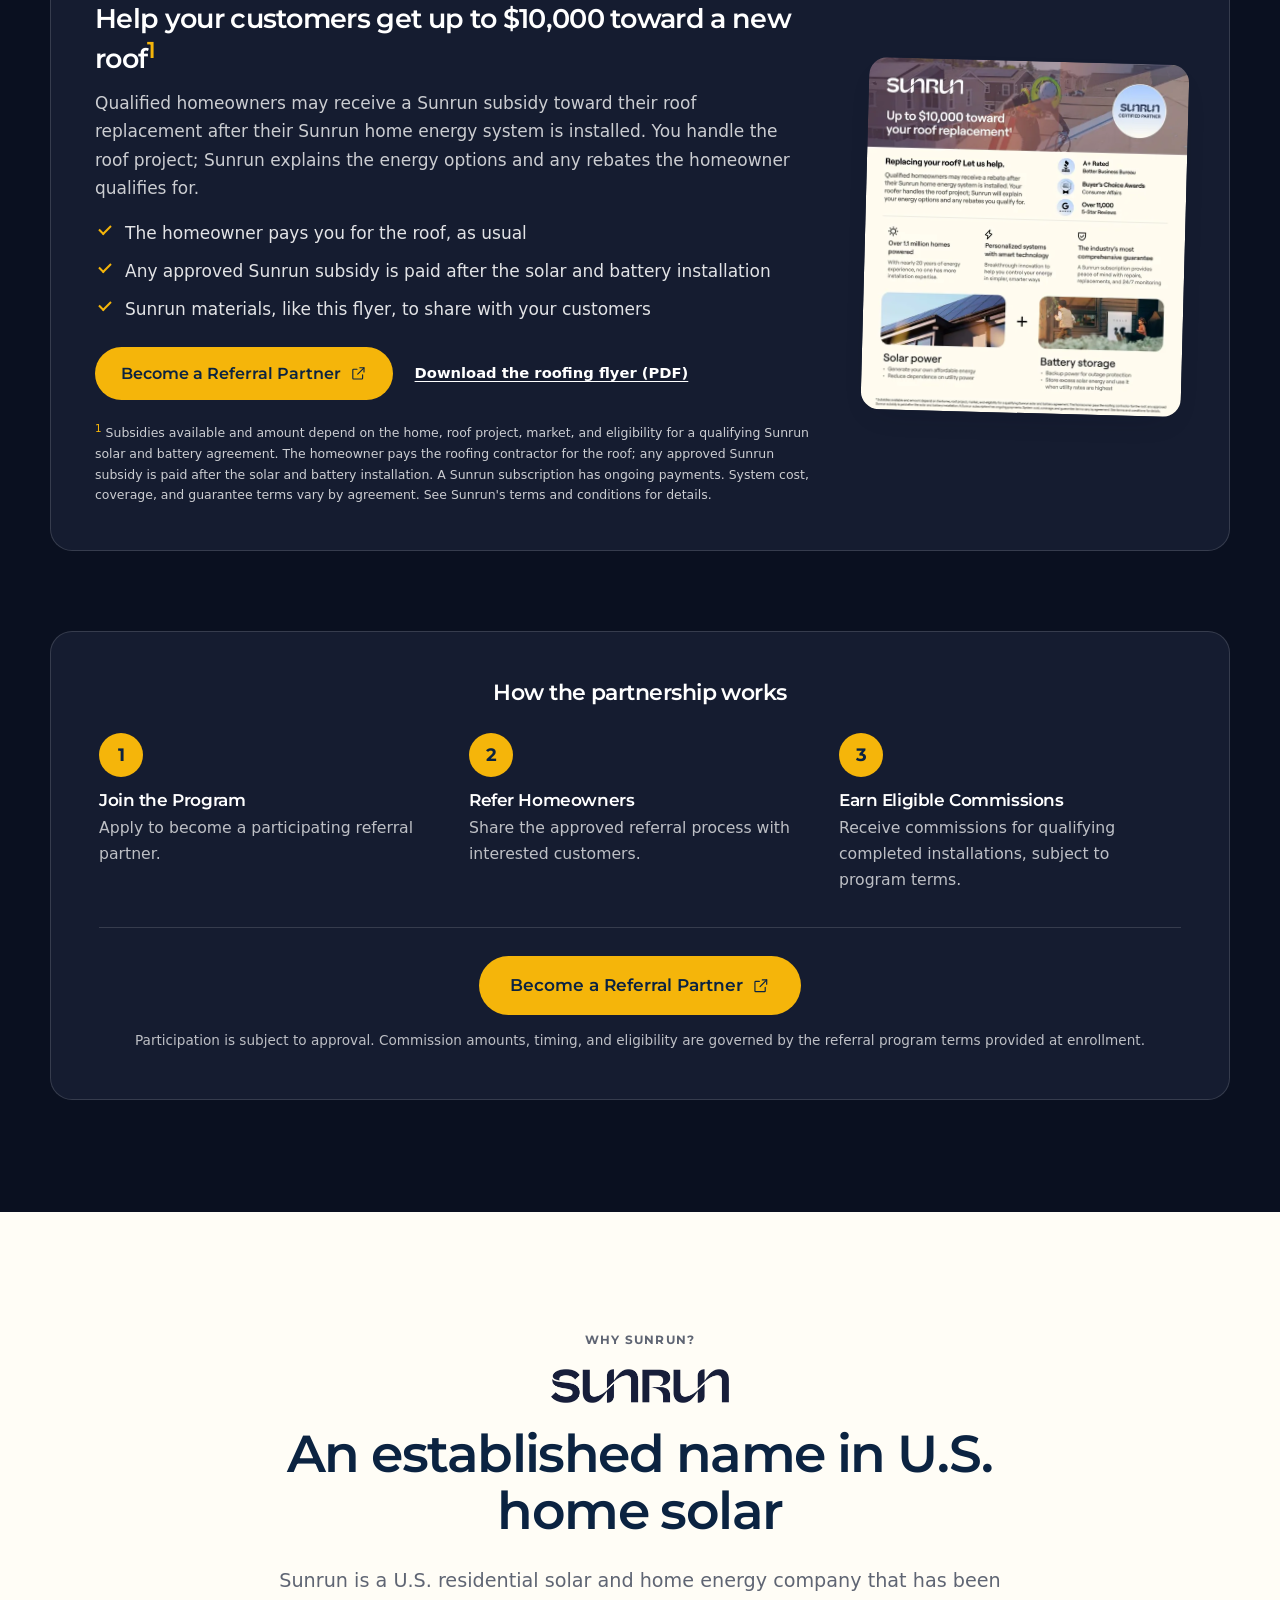
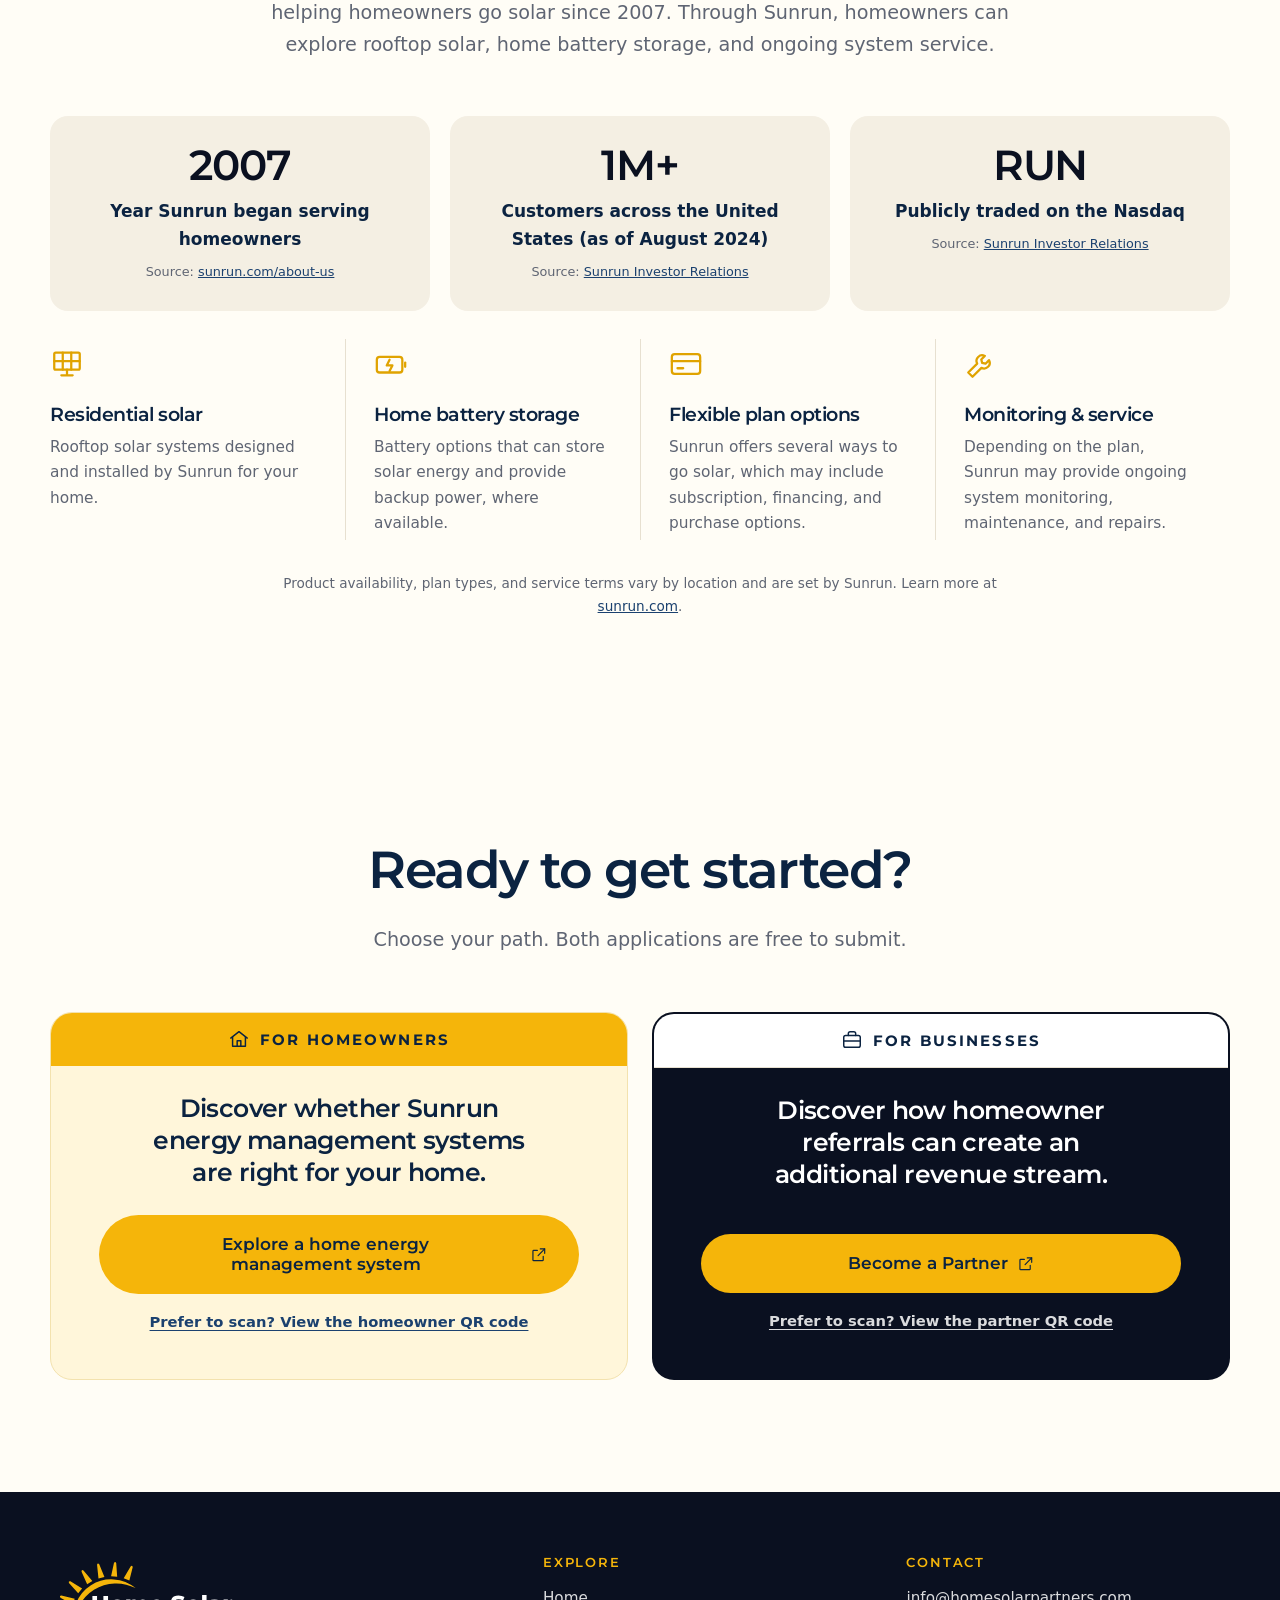
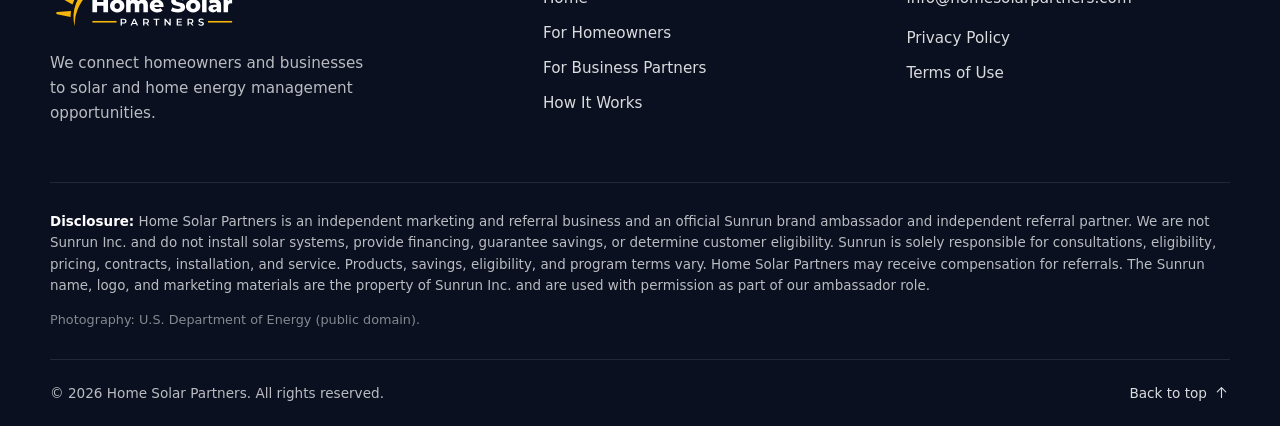
==== commit 96ed66f7: "Swap hero to the pine-forest sunset rooftop image (mirrored) Replaces the previous sunset image with" ====
--- a/index.html
+++ b/index.html
@@ -33,7 +33,7 @@
 
   <link rel="preload" href="/assets/fonts/montserrat-latin-variable.woff2" as="font" type="font/woff2" crossorigin>
   <link rel="preload" as="image" type="image/webp"
-        imagesrcset="/assets/img/hero-sunset-black-solar-roof-768w.webp 768w, /assets/img/hero-sunset-black-solar-roof-1280w.webp 1280w, /assets/img/hero-sunset-black-solar-roof-1672w.webp 1672w"
+        imagesrcset="/assets/img/hero-sunset-forest-solar-roof-768w.webp 768w, /assets/img/hero-sunset-forest-solar-roof-1280w.webp 1280w, /assets/img/hero-sunset-forest-solar-roof-1671w.webp 1671w"
         imagesizes="100vw">
   <link rel="stylesheet" href="/assets/css/styles.css?v=1986af7">
 
@@ -85,10 +85,10 @@
     <!-- ============ HERO ============ -->
     <section class="hero" id="home" aria-labelledby="hero-title">
       <picture class="hero-media">
-        <img src="/assets/img/hero-sunset-black-solar-roof-1280w.webp"
-             srcset="/assets/img/hero-sunset-black-solar-roof-768w.webp 768w, /assets/img/hero-sunset-black-solar-roof-1280w.webp 1280w, /assets/img/hero-sunset-black-solar-roof-1672w.webp 1672w"
-             sizes="100vw" width="1672" height="941" fetchpriority="high"
-             alt="Sleek all-black solar panels on a home's roof glowing in the light of a sunset over wooded hills">
+        <img src="/assets/img/hero-sunset-forest-solar-roof-1280w.webp"
+             srcset="/assets/img/hero-sunset-forest-solar-roof-768w.webp 768w, /assets/img/hero-sunset-forest-solar-roof-1280w.webp 1280w, /assets/img/hero-sunset-forest-solar-roof-1671w.webp 1671w"
+             sizes="100vw" width="1671" height="941" fetchpriority="high"
+             alt="Sleek all-black solar panels on a modern home's roof glowing in the light of a sunset over a pine forest">
       </picture>
       <div class="hero-overlay" aria-hidden="true"></div>
 
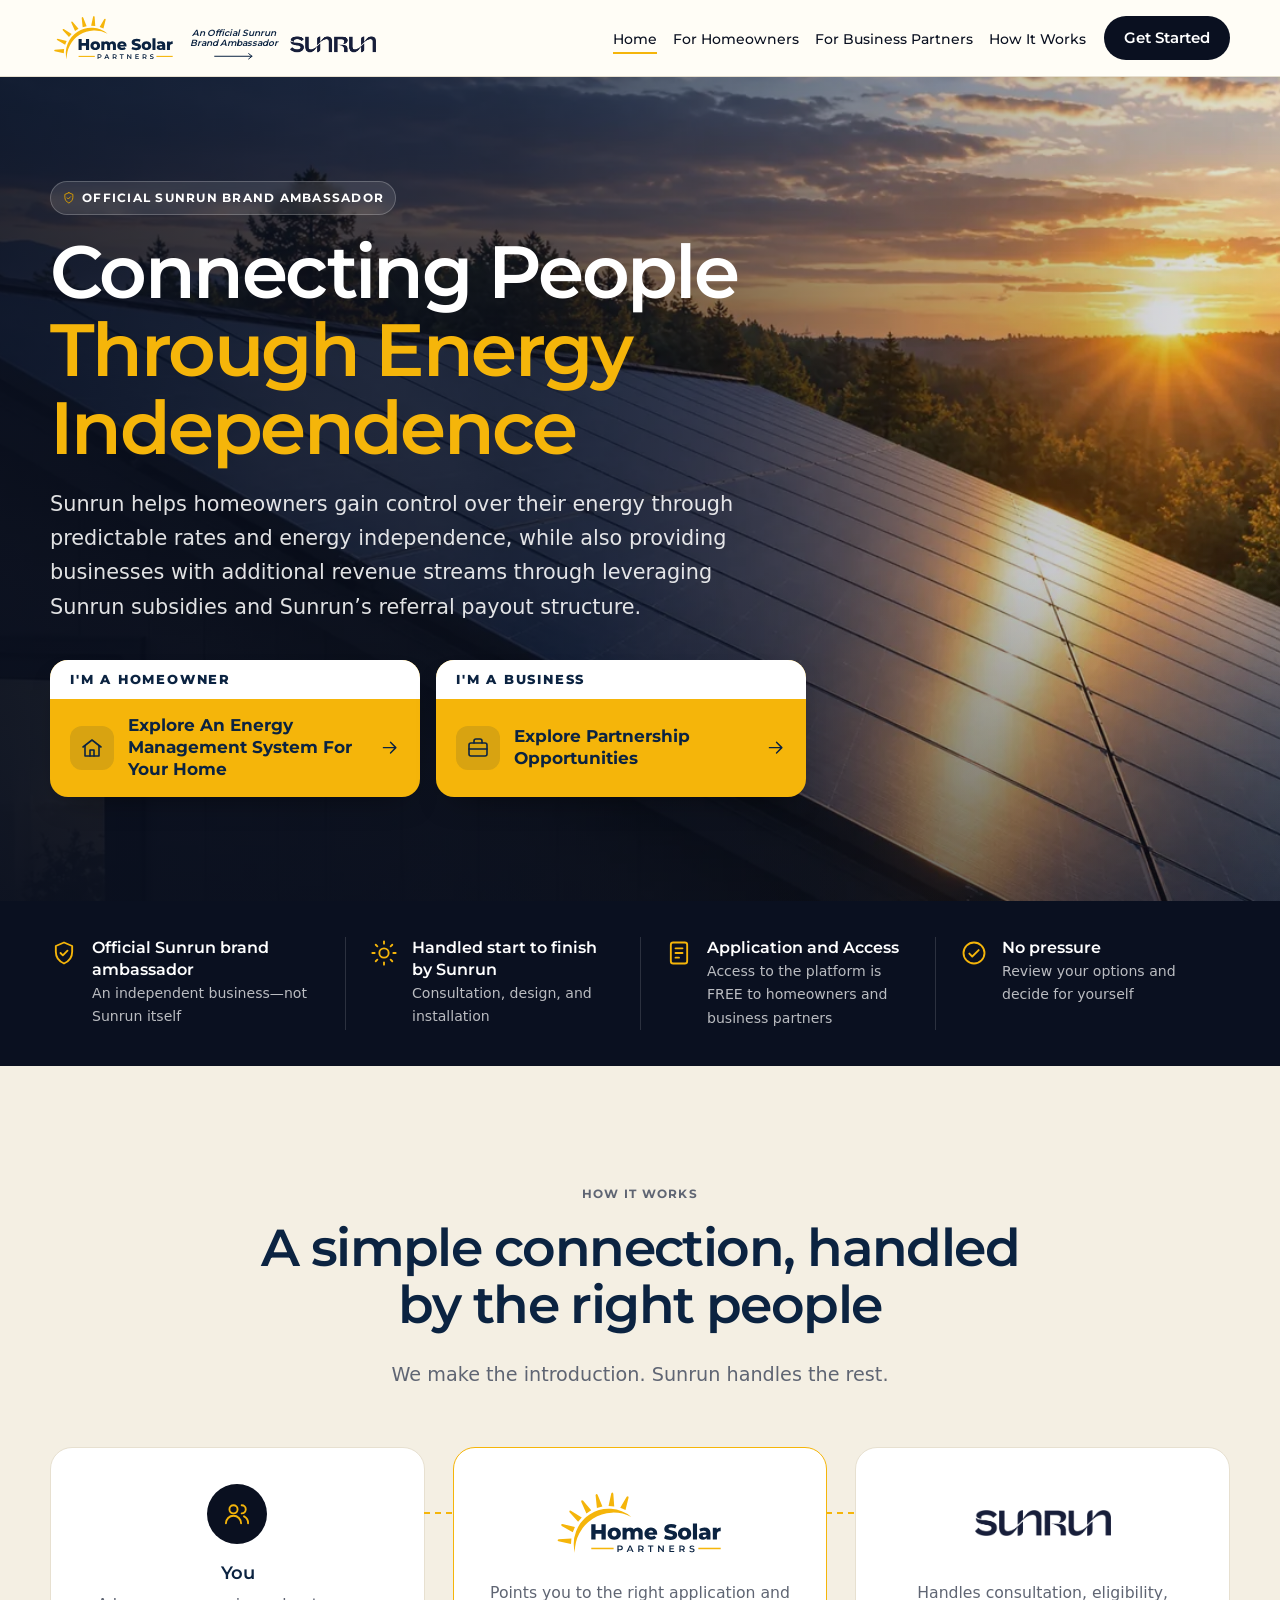
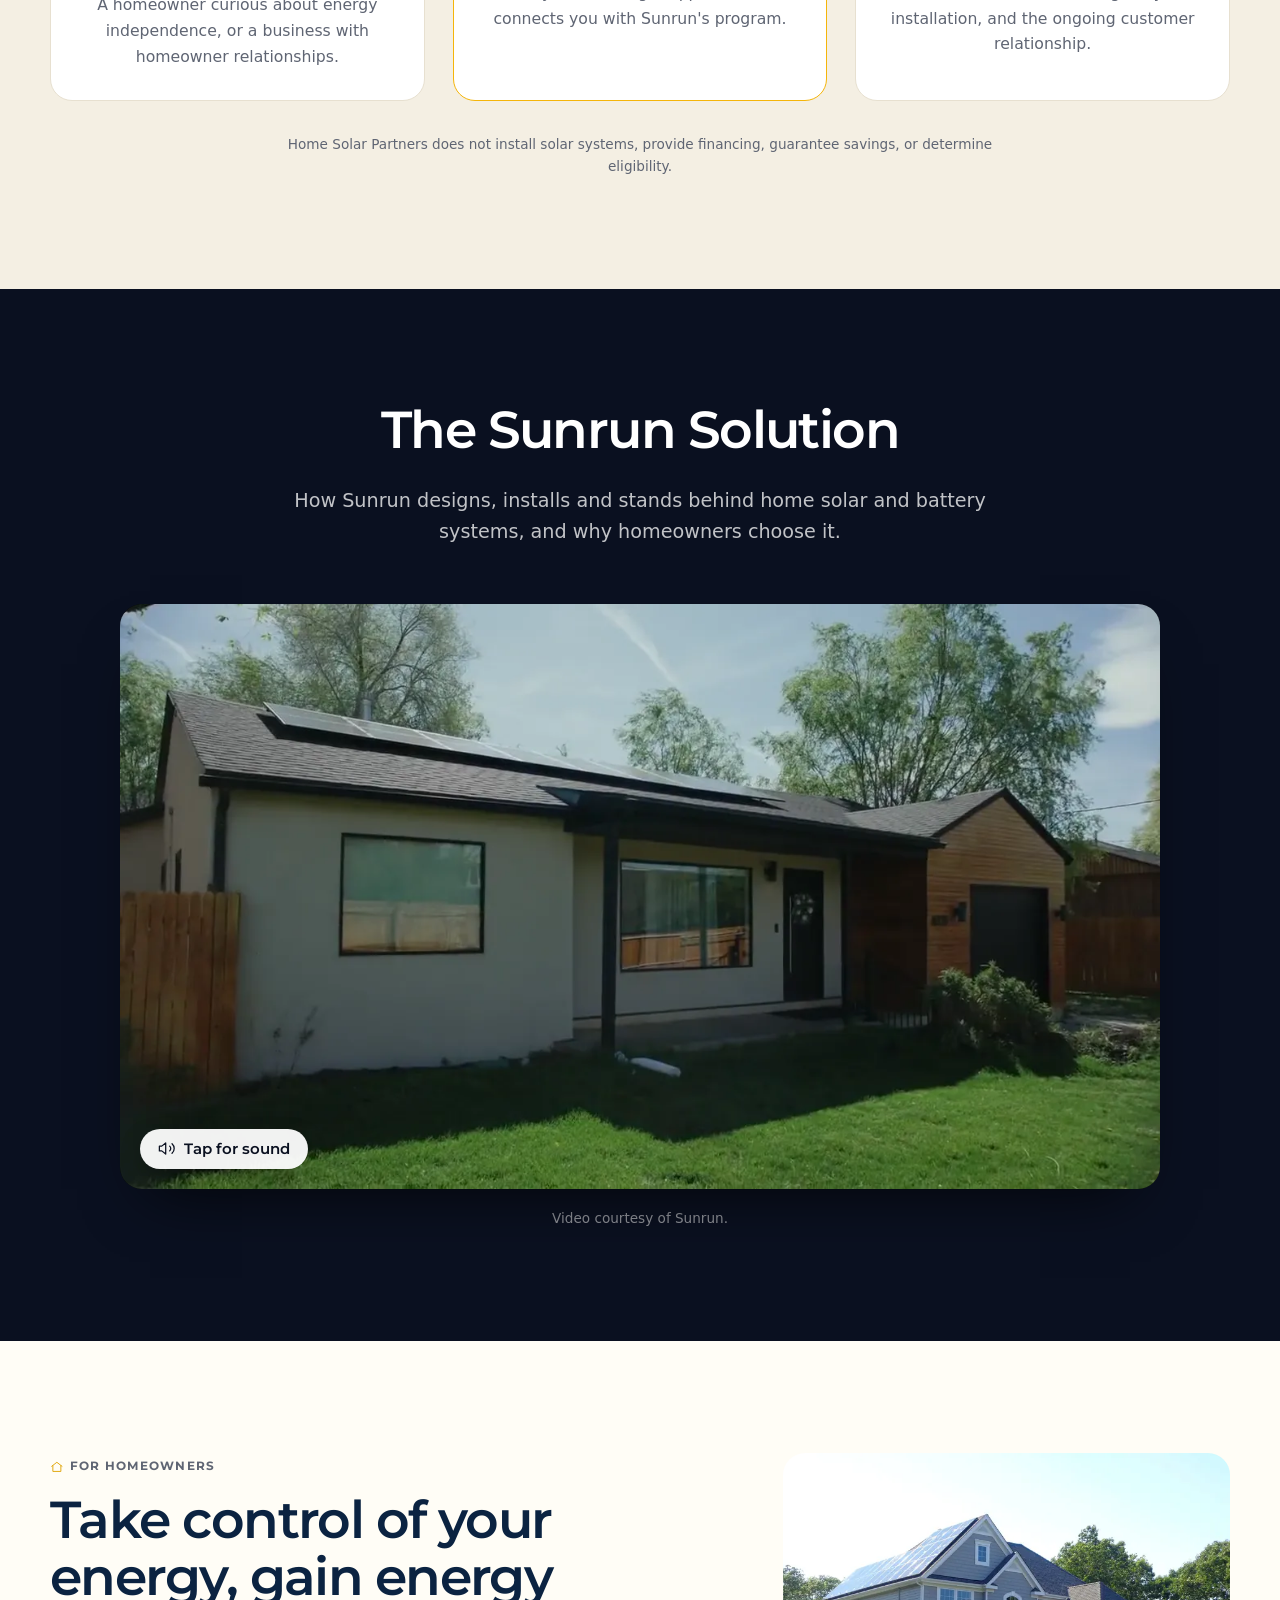
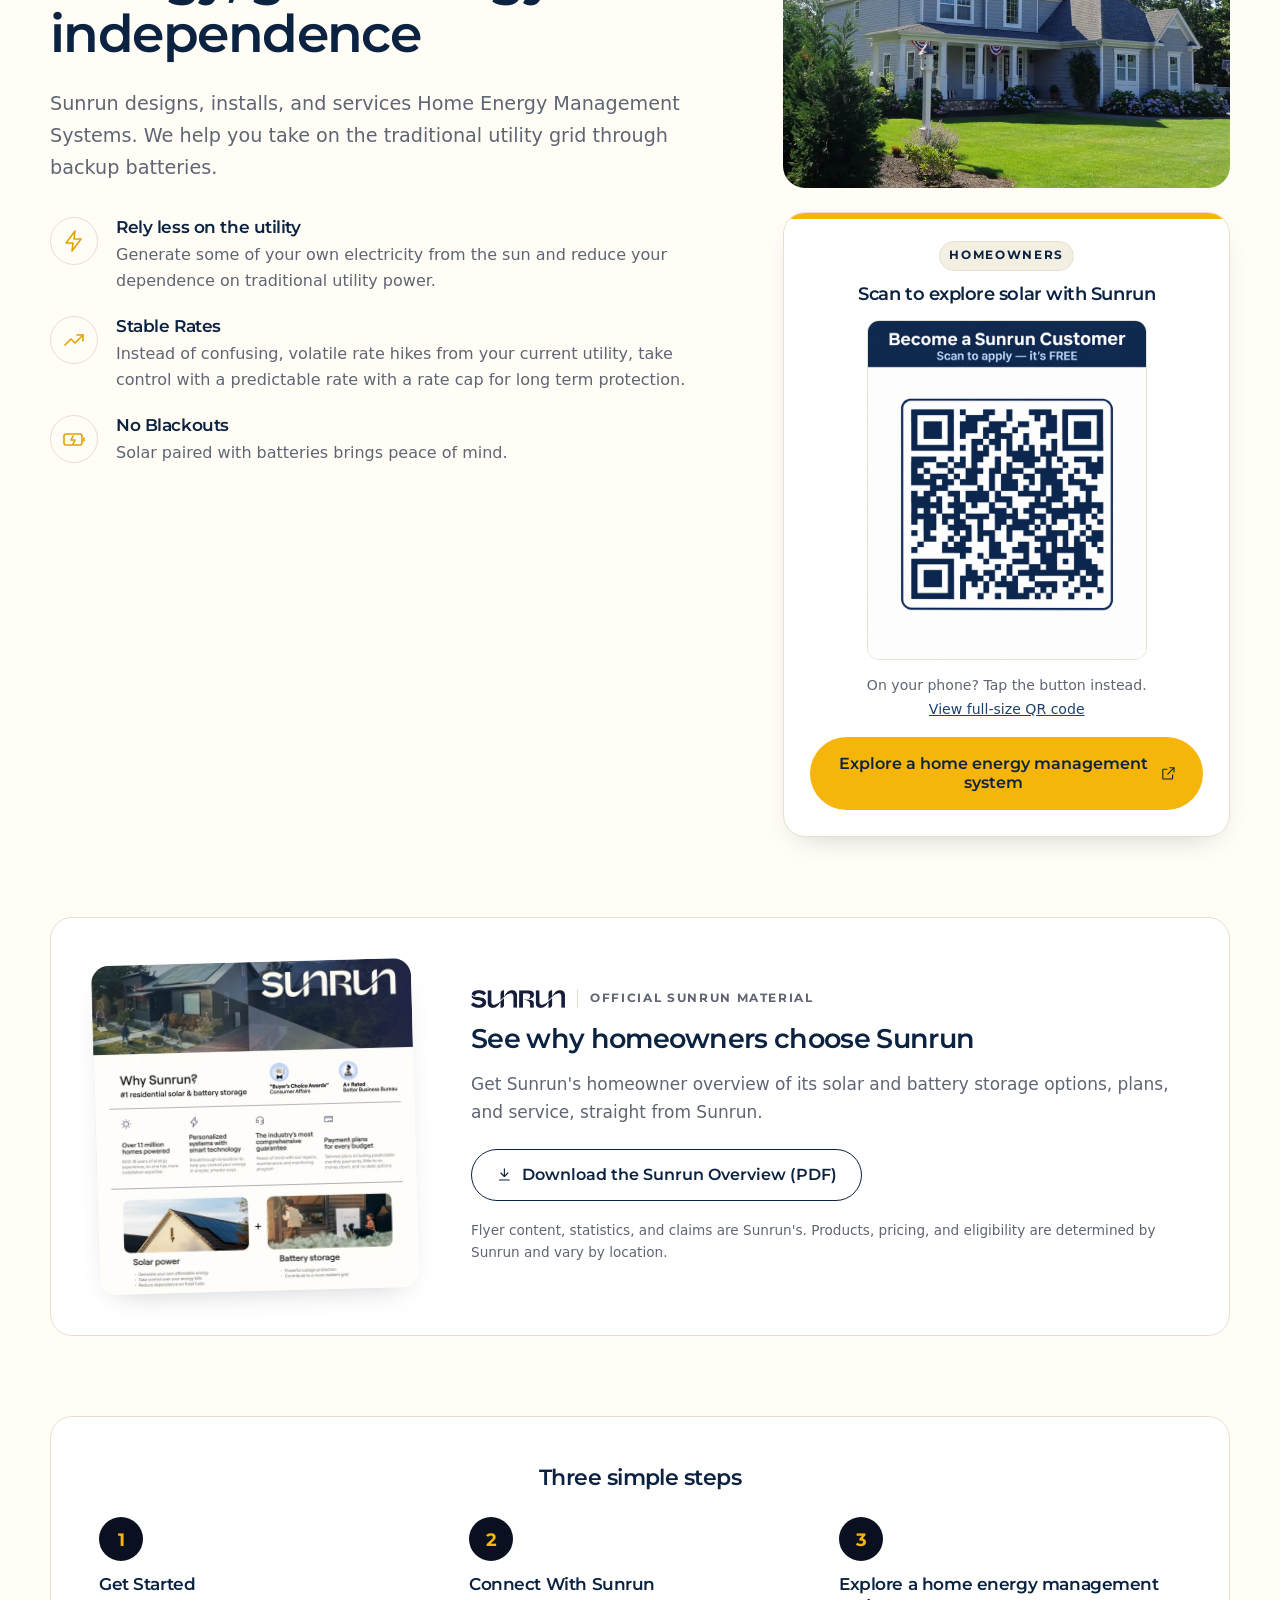
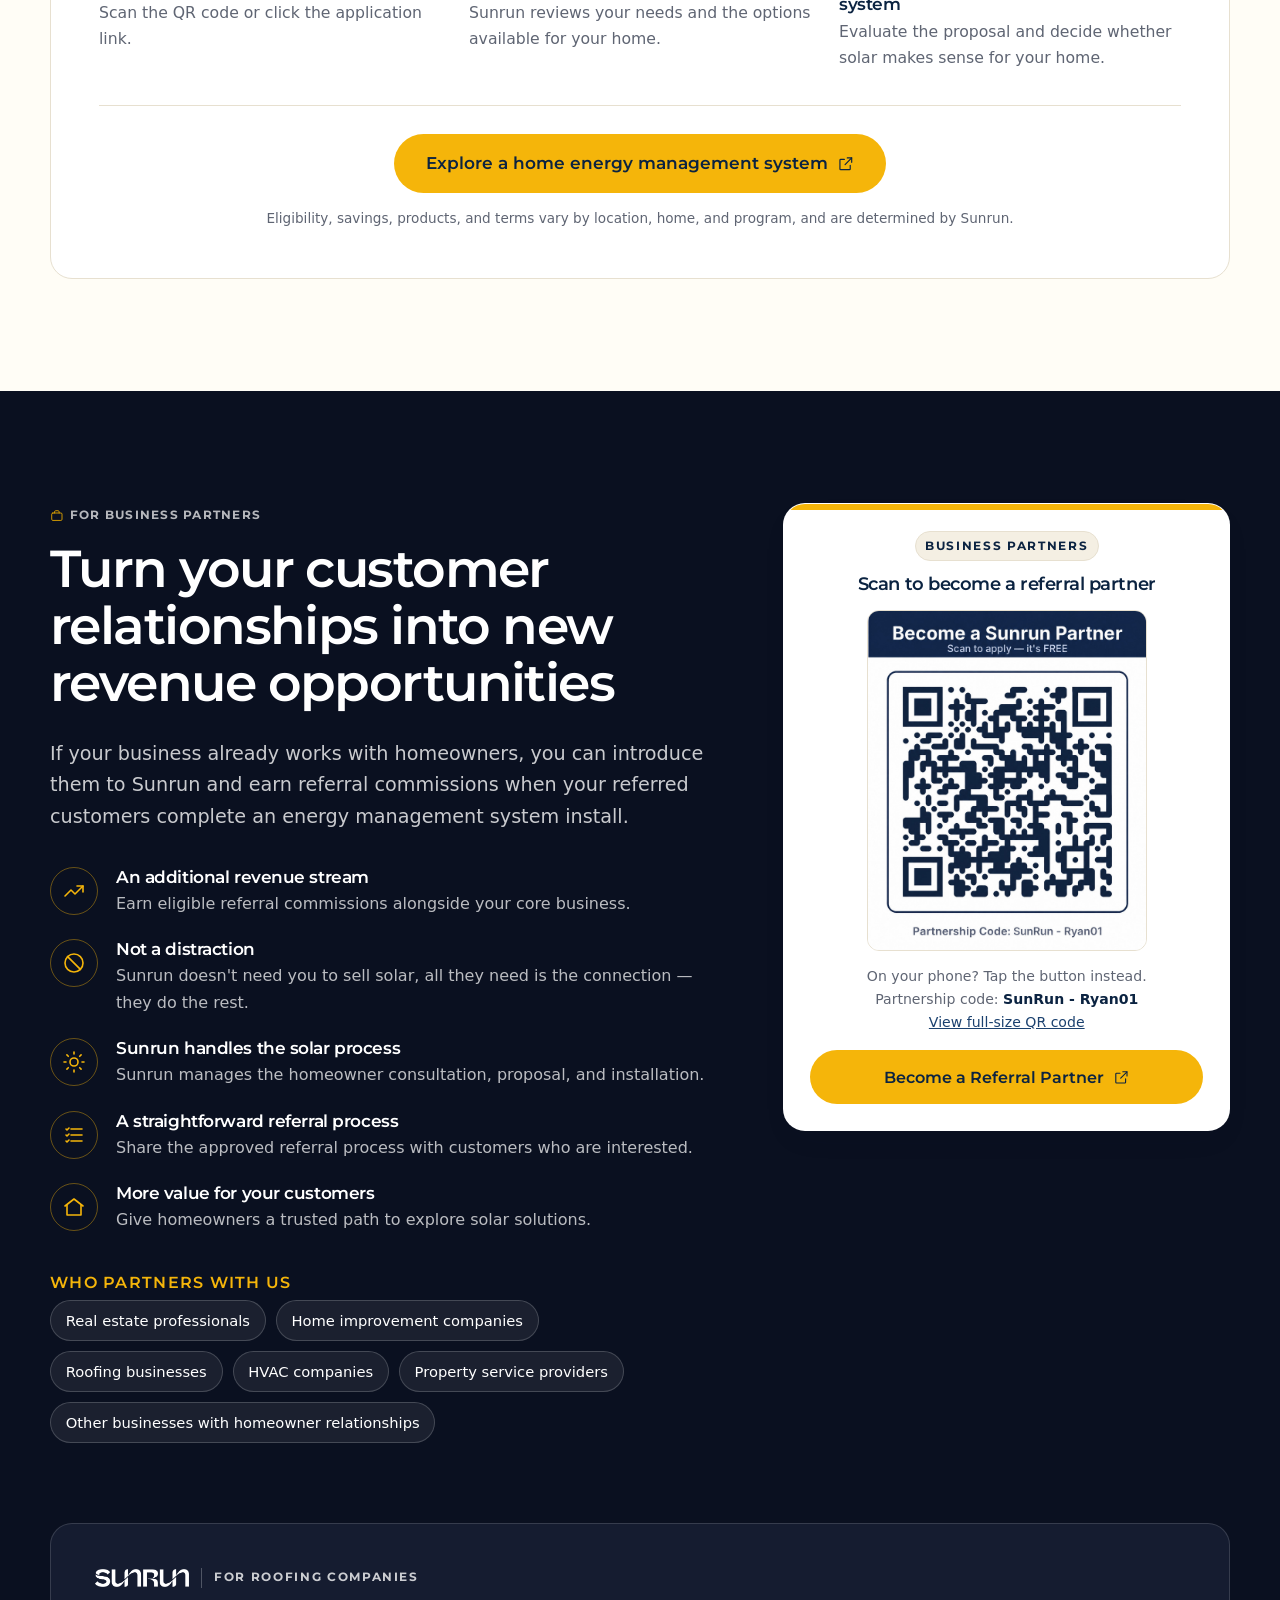
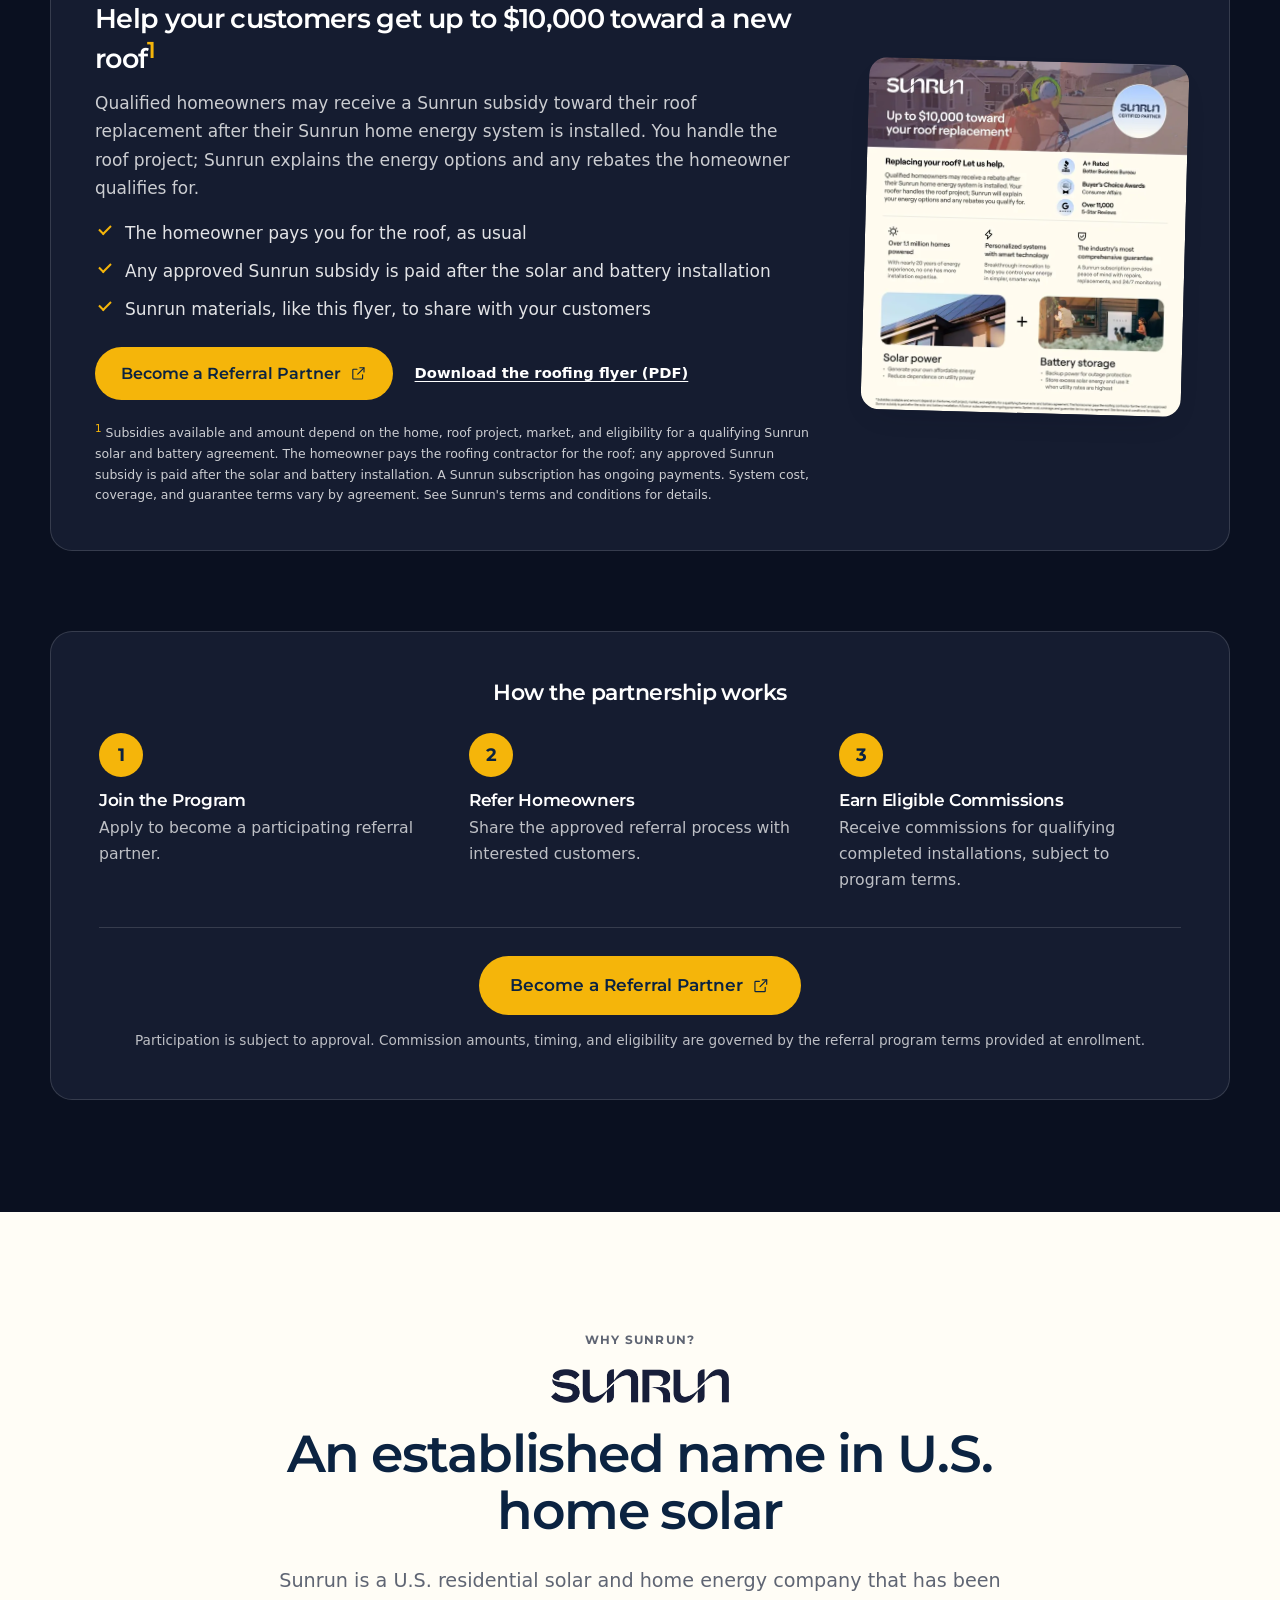
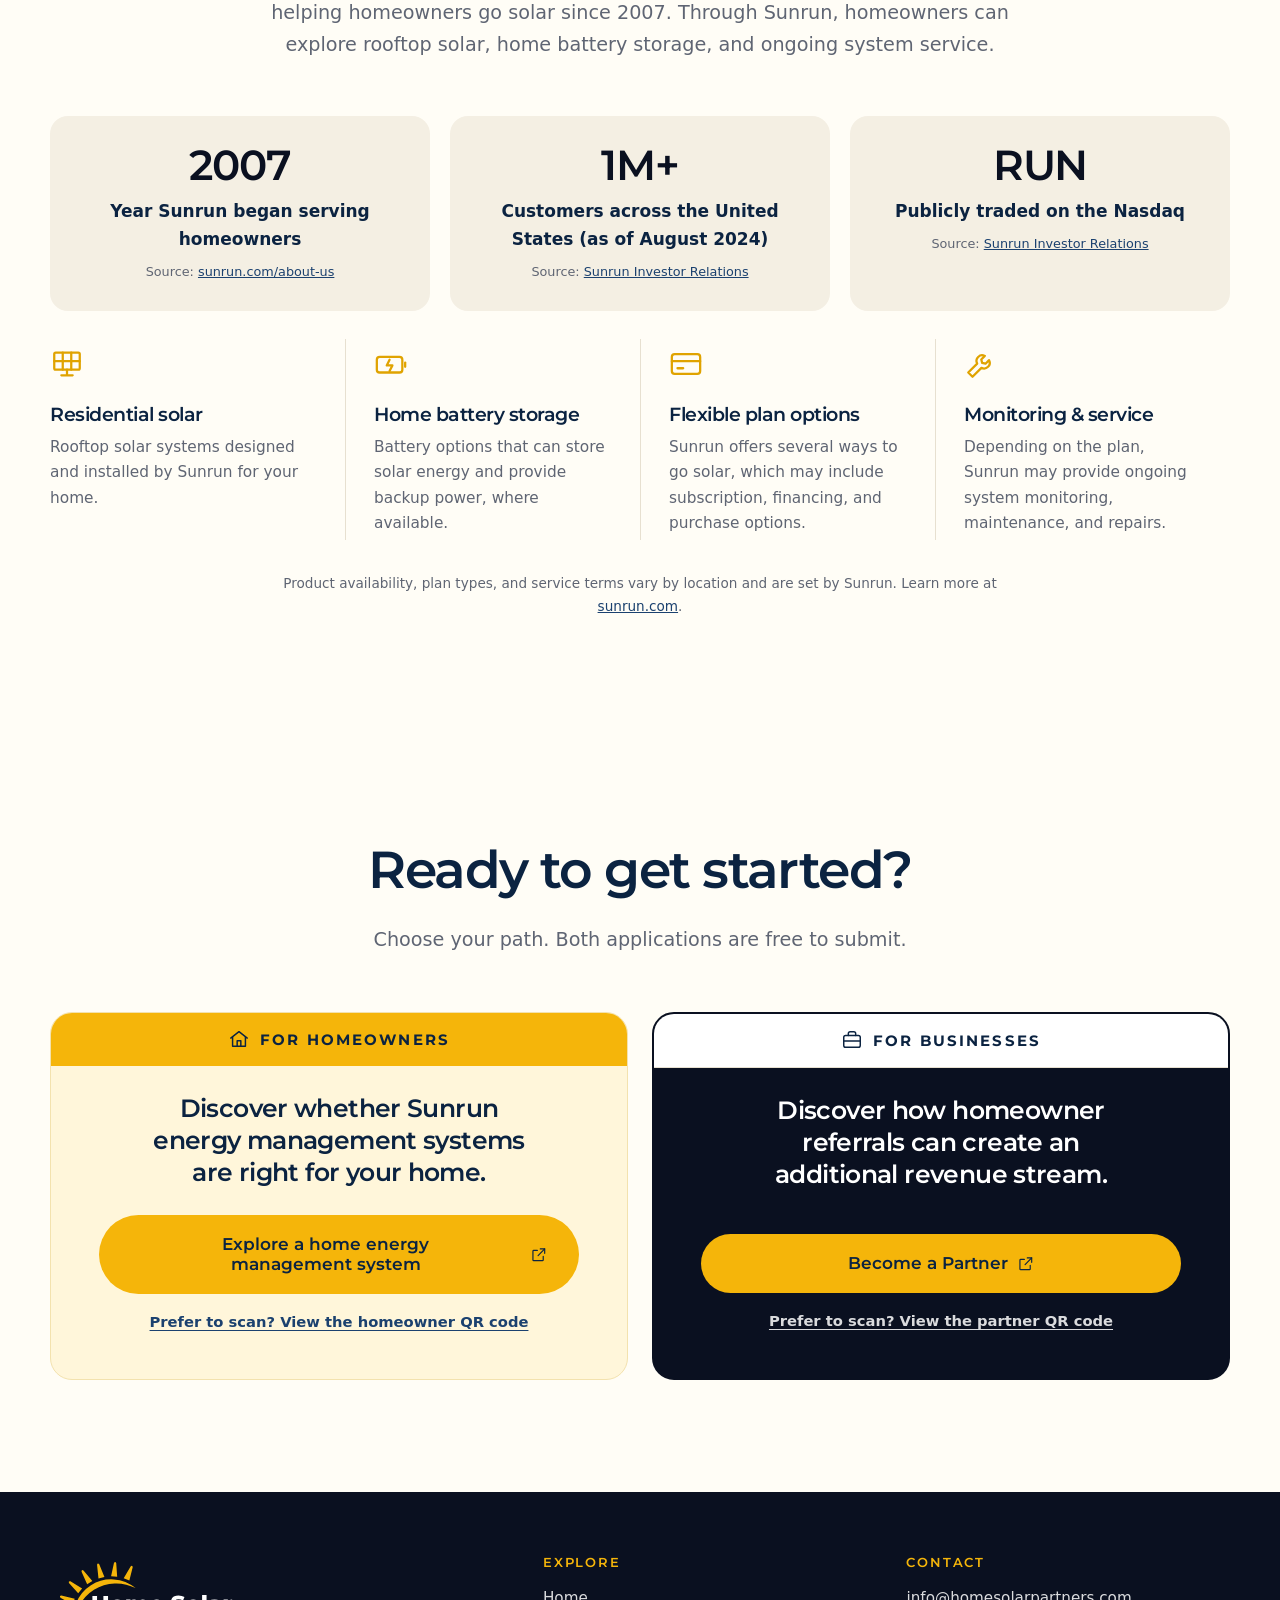
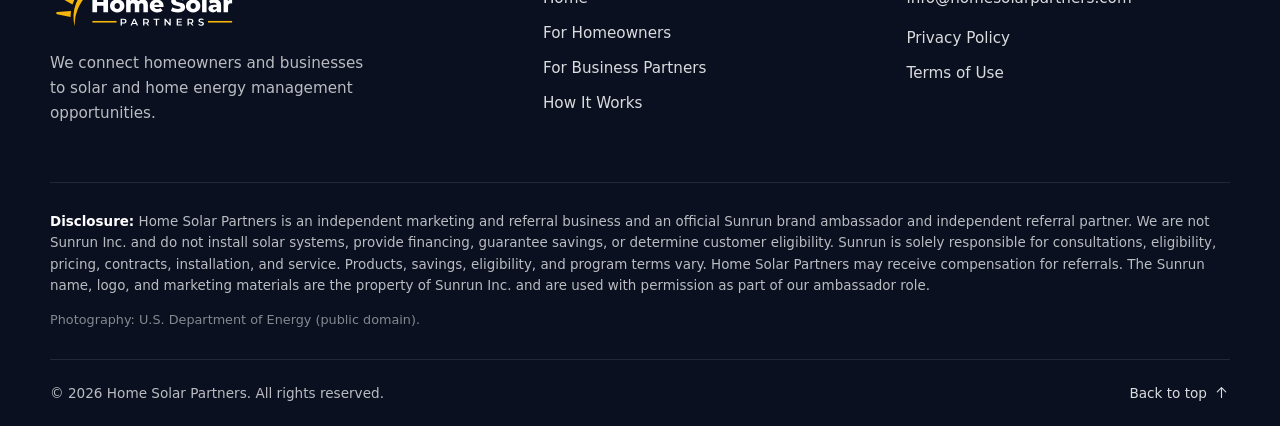
==== commit de8f8347: "Fix the partner QR card's top bar alignment Clip the accent bar to the card's rounded corners so it " ====
--- a/index.html
+++ b/index.html
@@ -35,7 +35,7 @@
   <link rel="preload" as="image" type="image/webp"
         imagesrcset="/assets/img/hero-sunset-forest-solar-roof-768w.webp 768w, /assets/img/hero-sunset-forest-solar-roof-1280w.webp 1280w, /assets/img/hero-sunset-forest-solar-roof-1671w.webp 1671w"
         imagesizes="100vw">
-  <link rel="stylesheet" href="/assets/css/styles.css?v=1986af7">
+  <link rel="stylesheet" href="/assets/css/styles.css?v=fcab77b">
 
   <script type="application/ld+json">
   {
@@ -562,6 +562,6 @@
     </div>
   </footer>
 
-  <script src="/assets/js/main.js?v=1986af7" defer></script>
+  <script src="/assets/js/main.js?v=fcab77b" defer></script>
 </body>
 </html>
--- a/assets/css/styles.css
+++ b/assets/css/styles.css
@@ -837,3 +837,10 @@
 
 /* Hero photo: on narrow screens, crop toward the sunset on the right */
 @media (max-width: 720px) { .hero-media img { object-position: 80% 40%; } }
+
+/* QR cards: clip the top accent bar to the card's rounded corners so it sits flush,
+   and give the partner card the same solid gold bar as the homeowner card */
+.qr-card { overflow: hidden; }
+.qr-card::before { inset: 0 0 auto 0; height: 6px; border-radius: 0; }
+.qr-card-biz::before { background: var(--gold); }
+.partners .qr-card { border-color: transparent; }
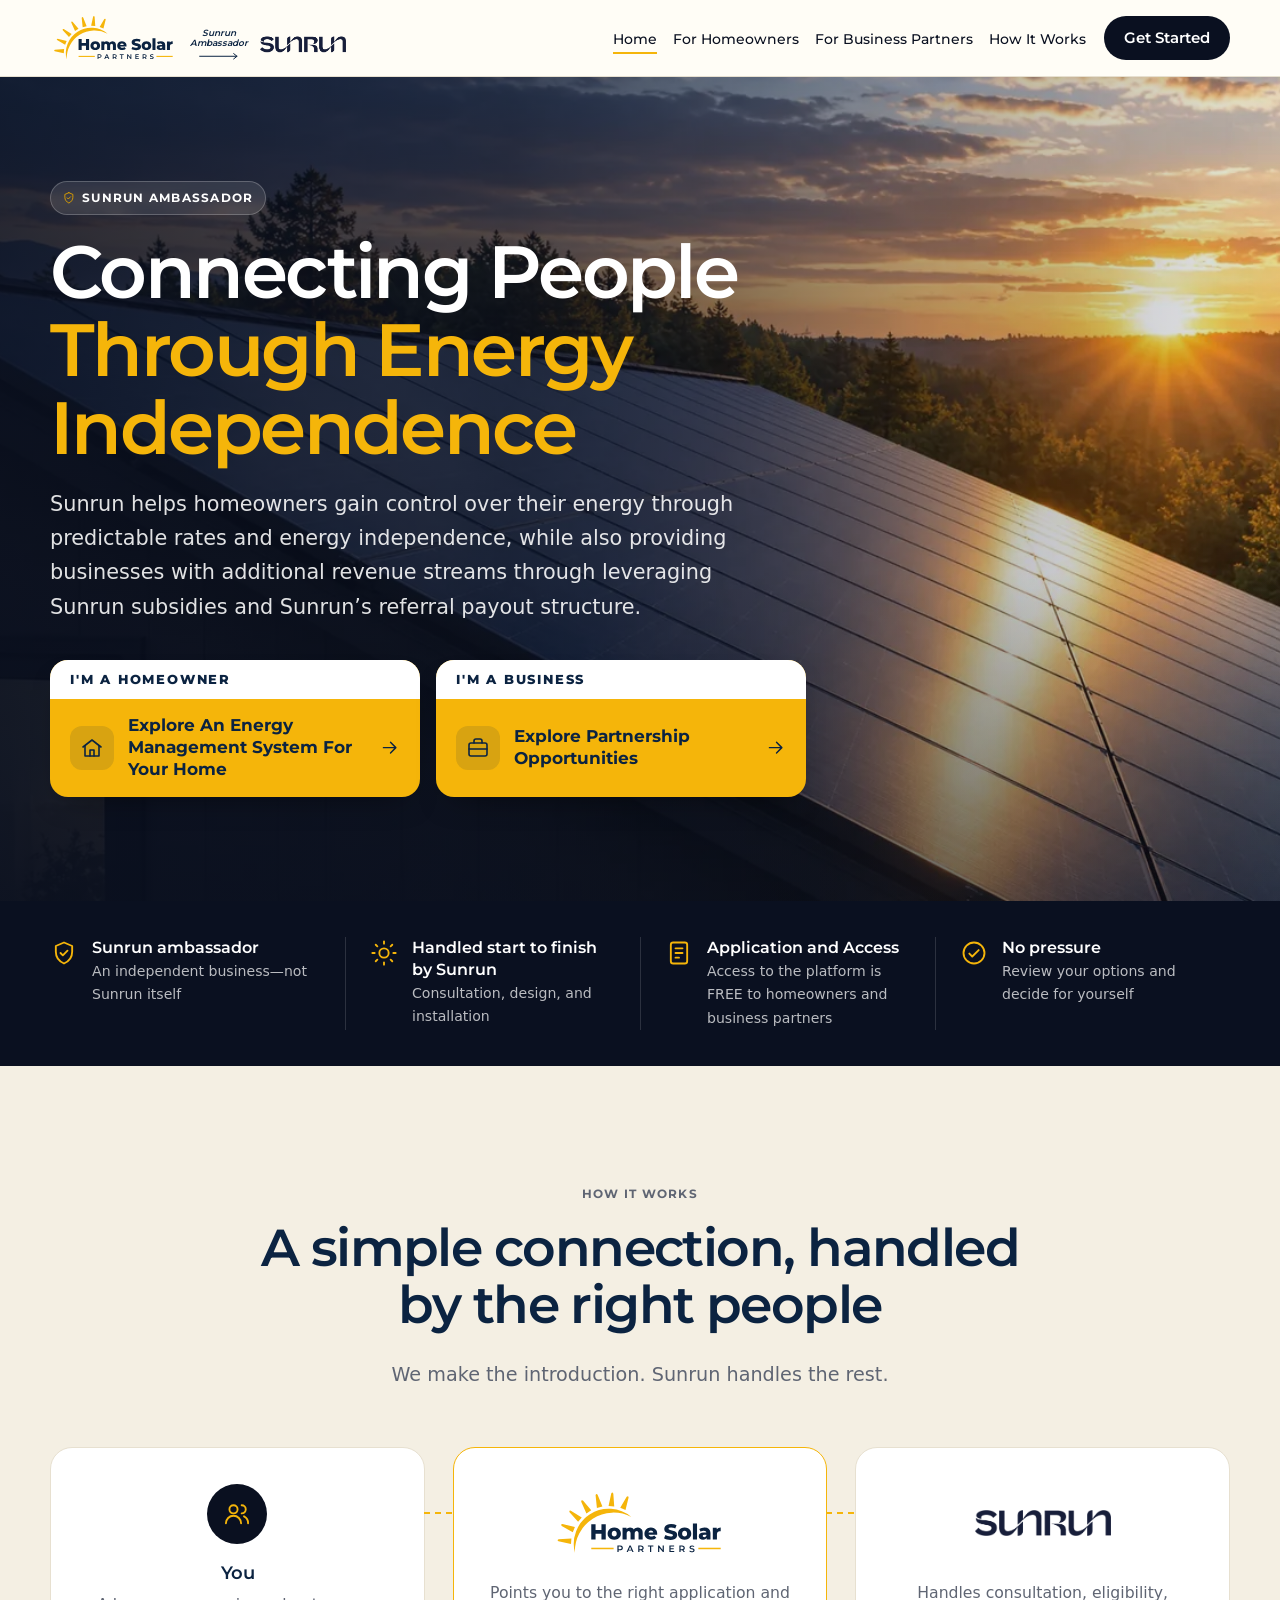
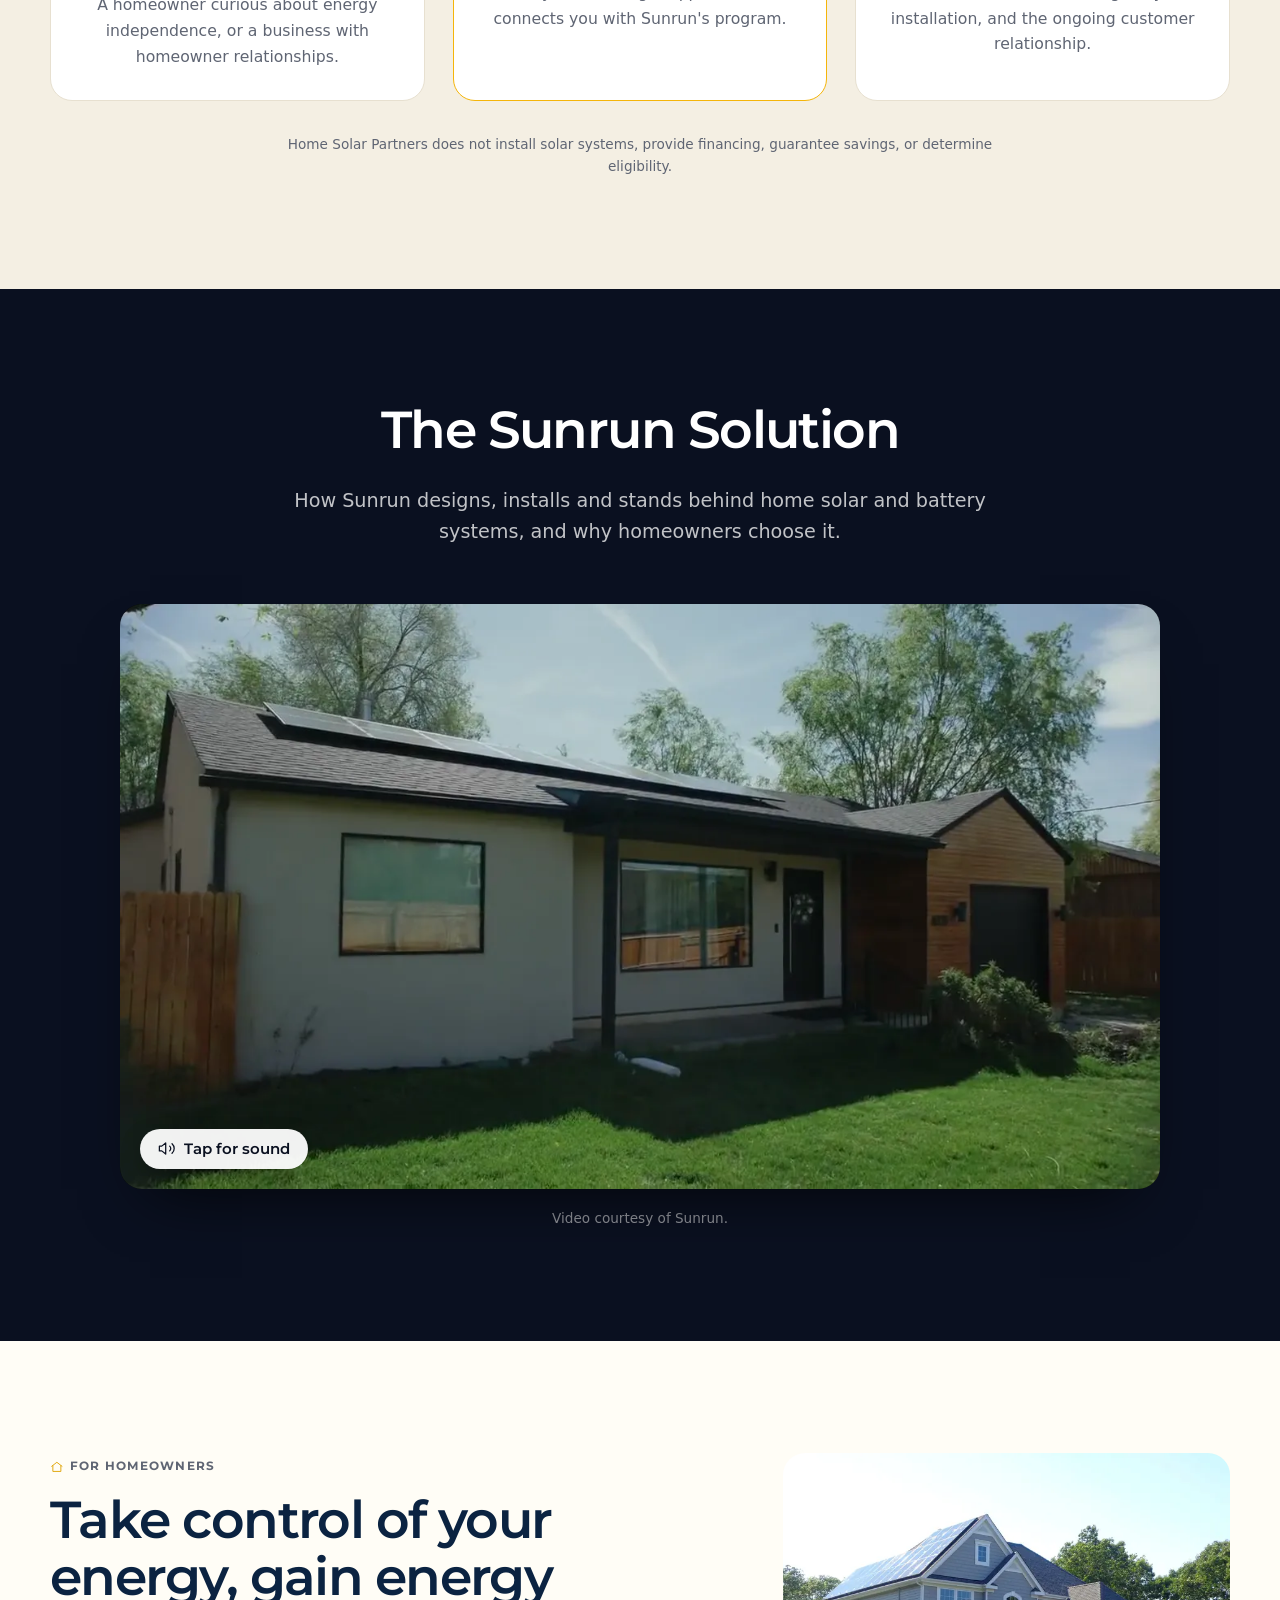
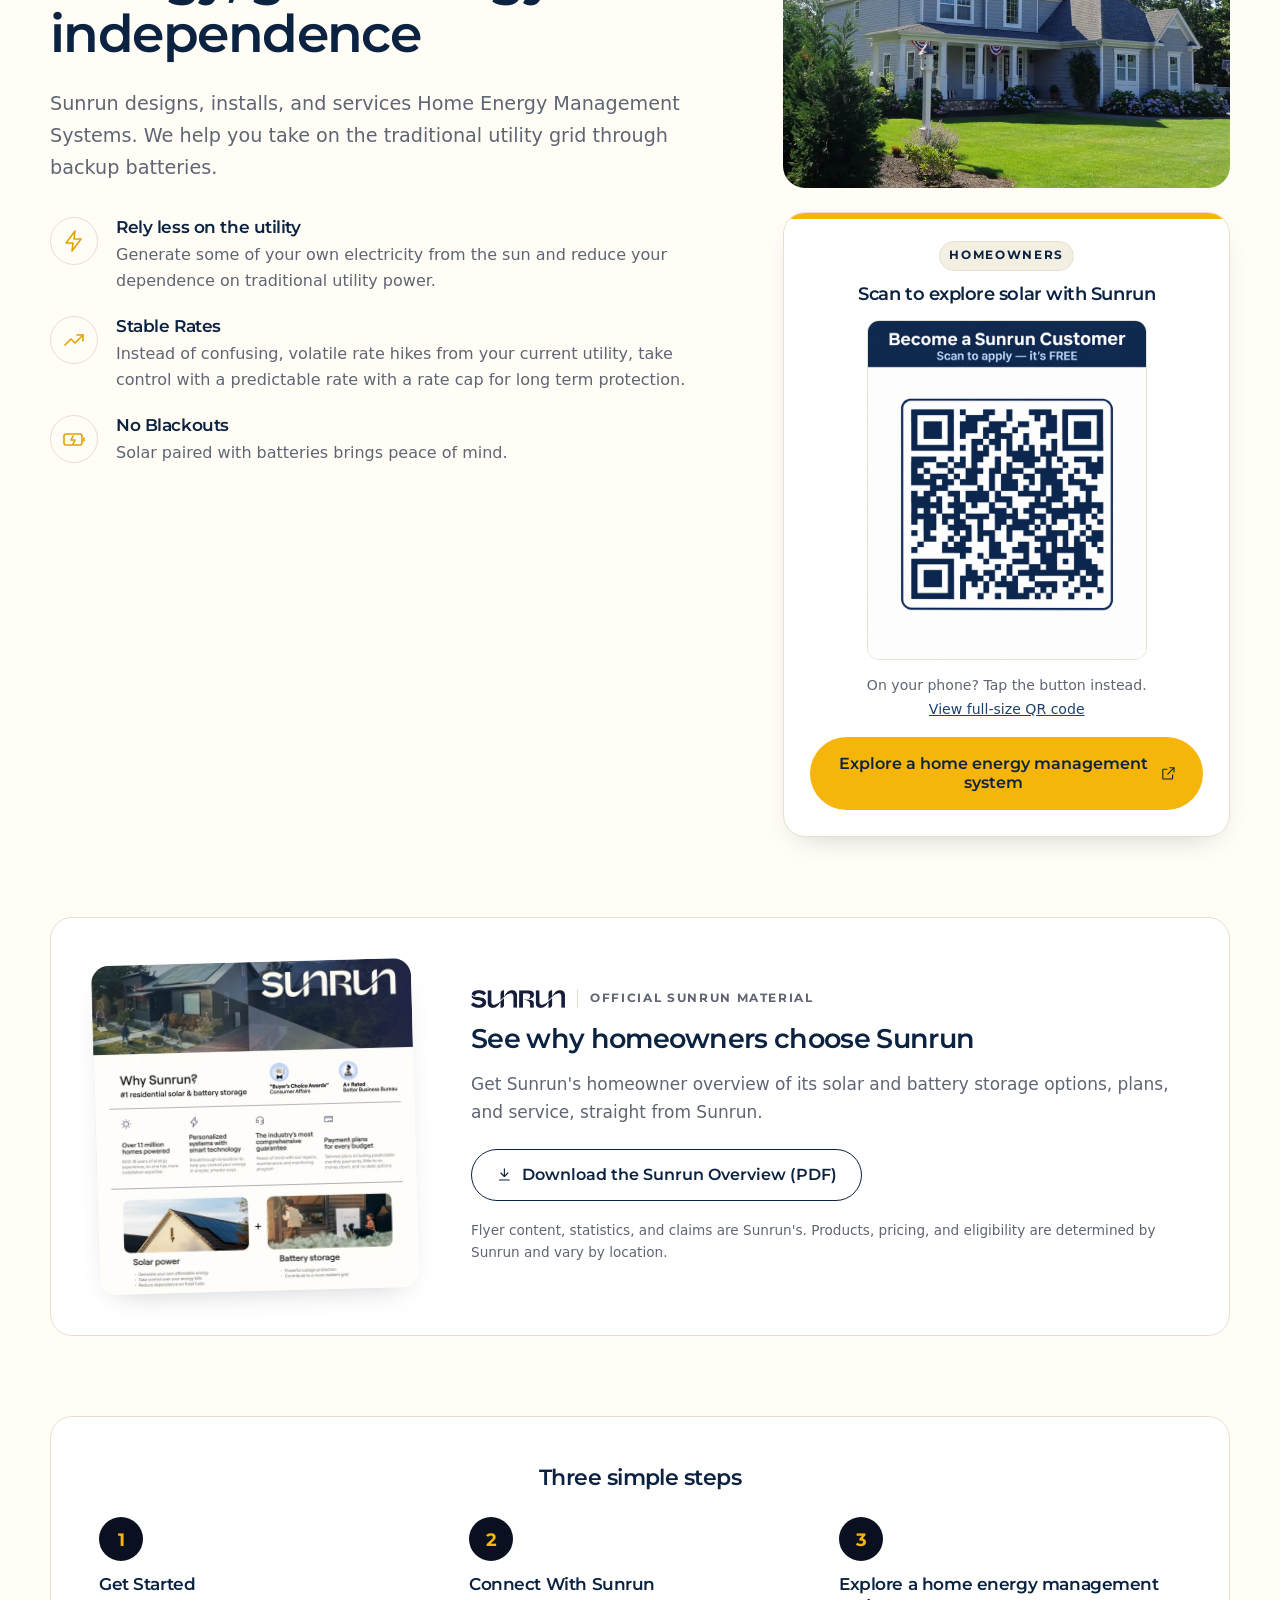
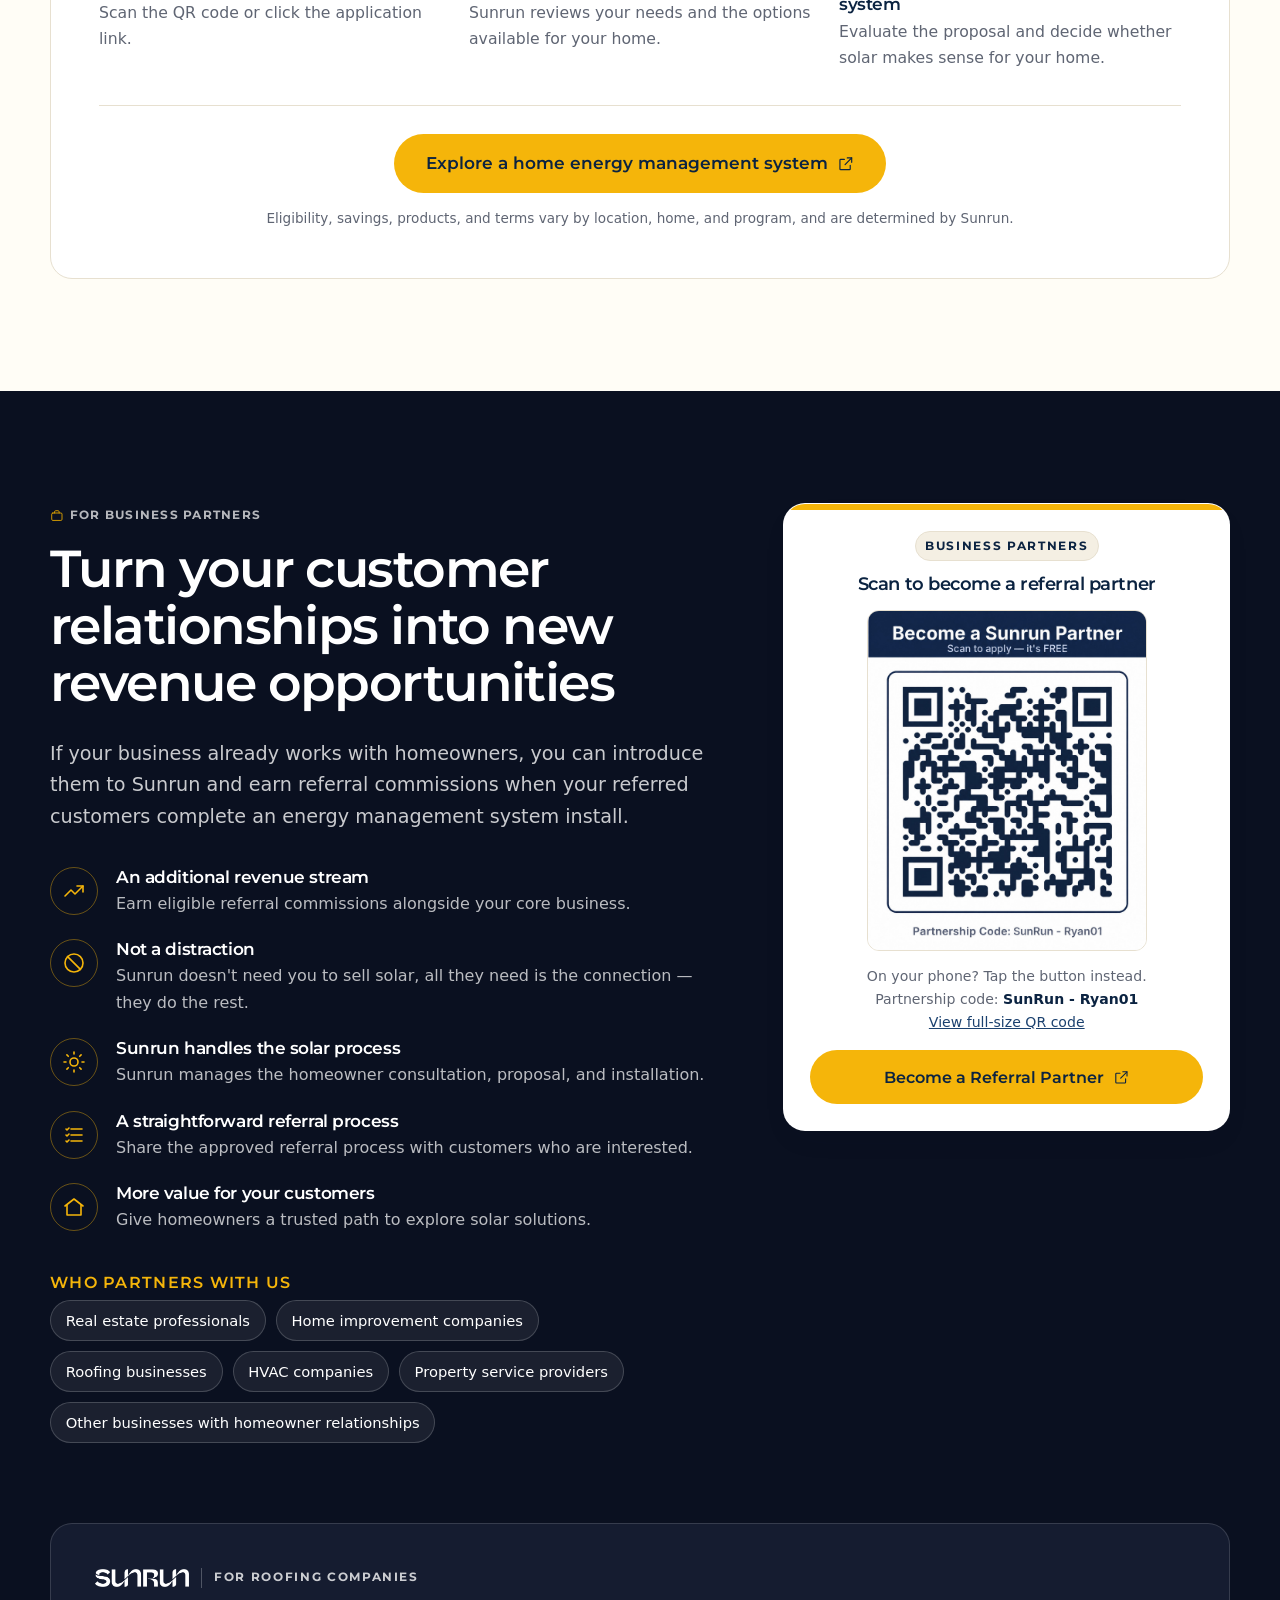
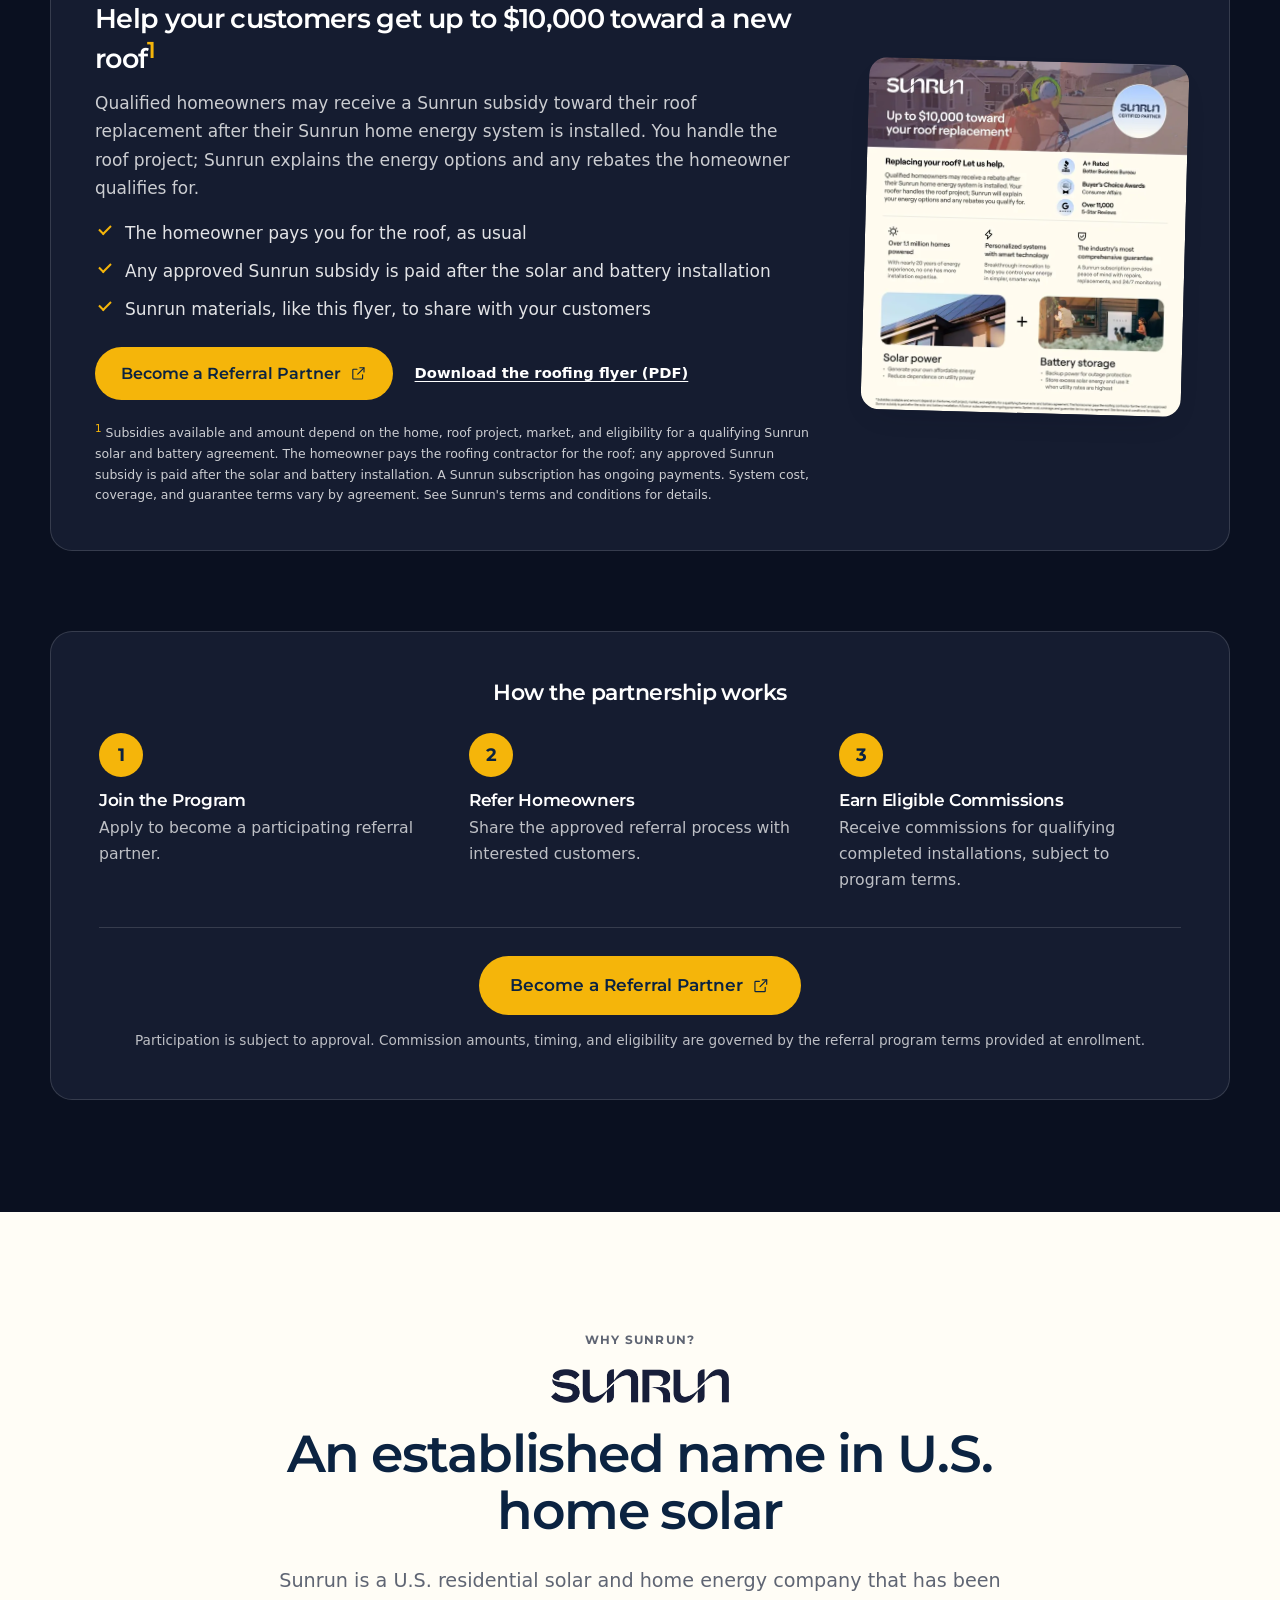
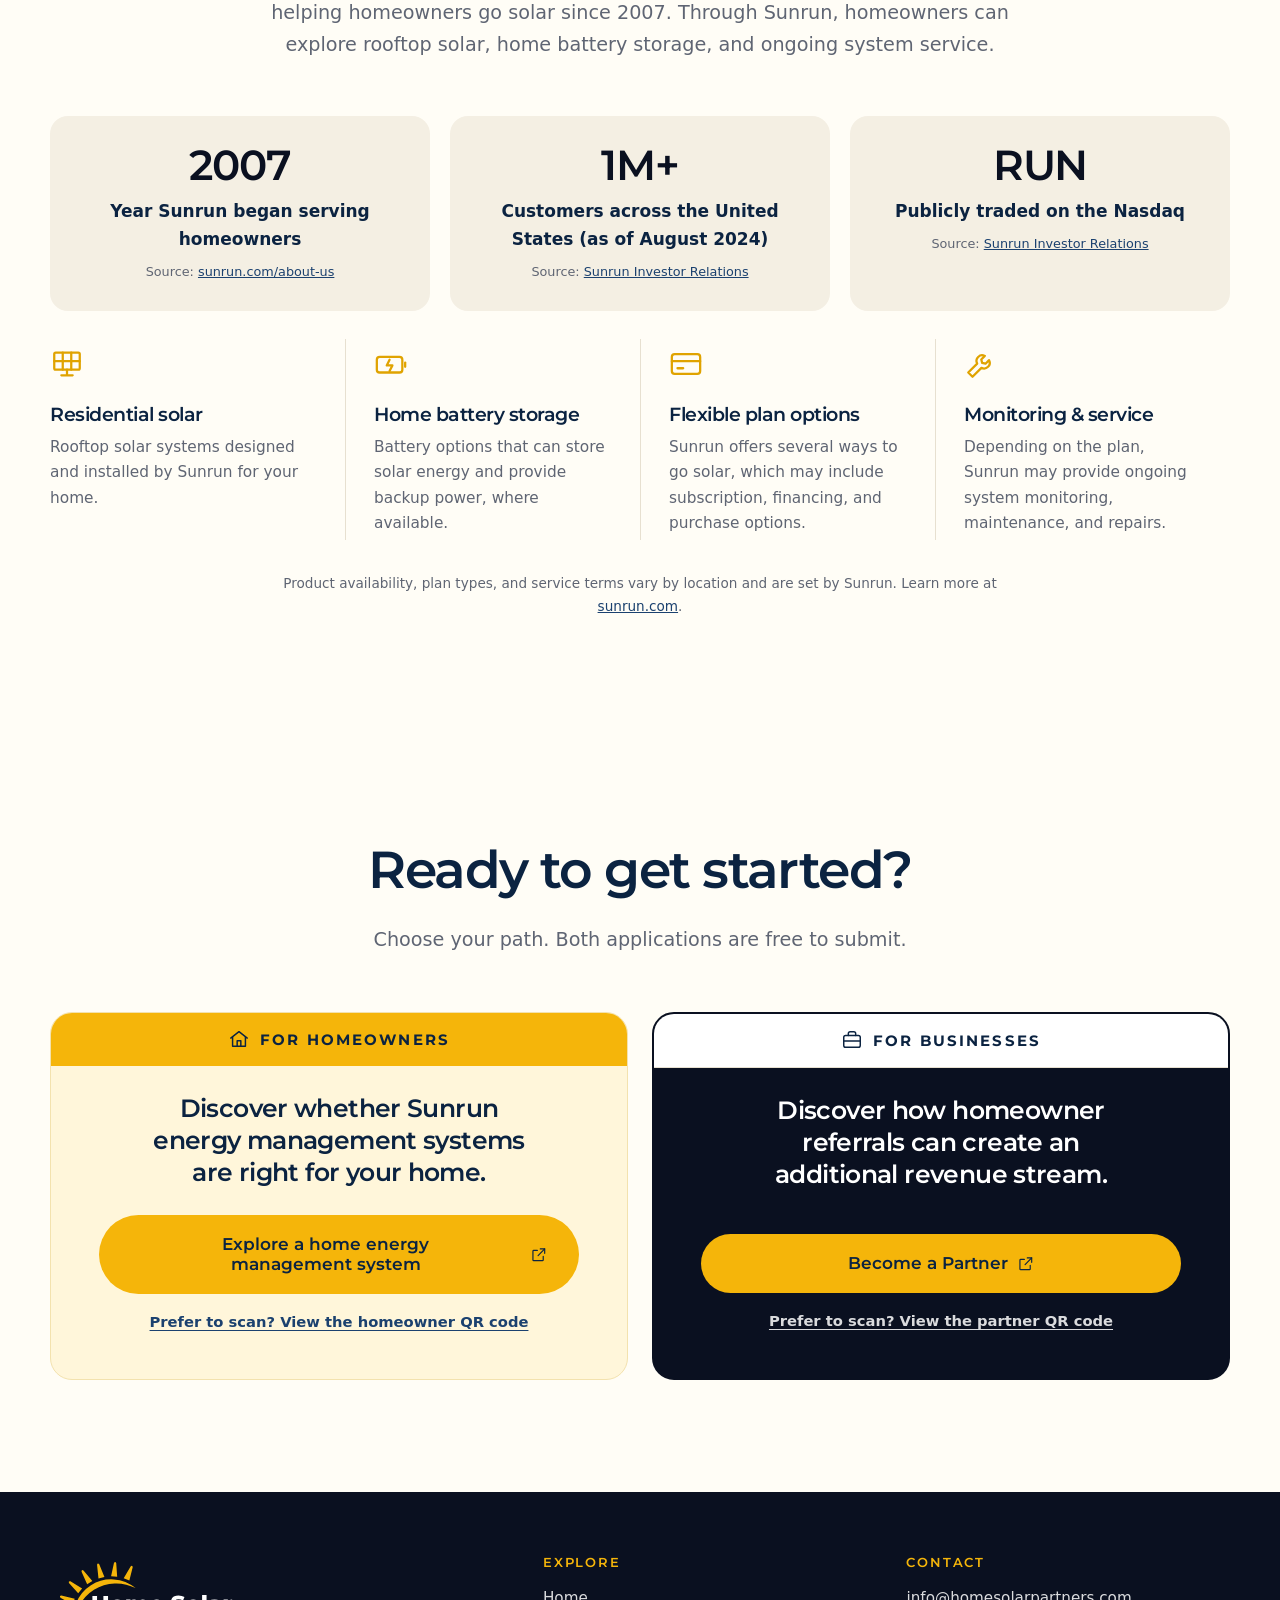
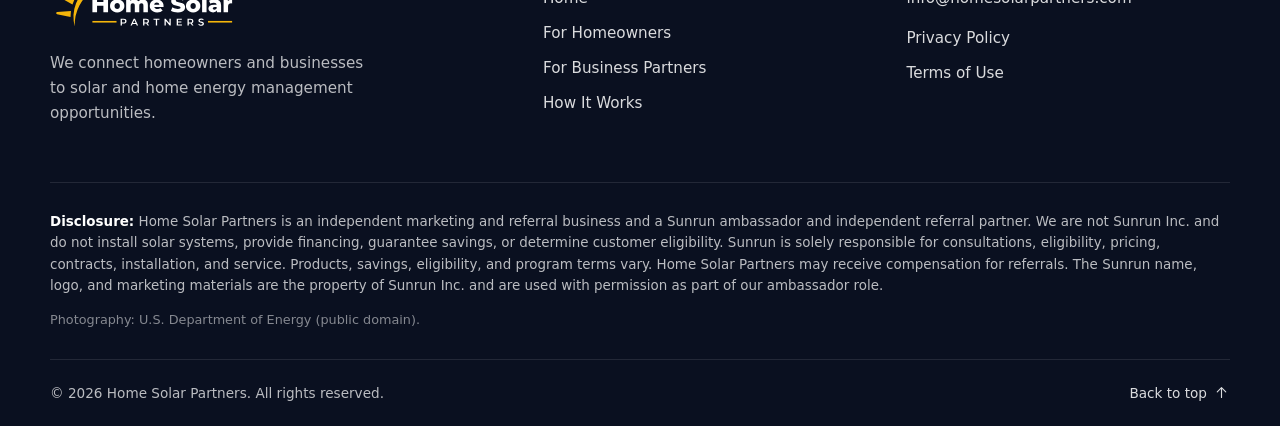
==== commit 031aba78: "Change "official Sunrun brand ambassador" to "Sunrun ambassador" Header lockup, hero badge, trust st" ====
--- a/index.html
+++ b/index.html
@@ -54,10 +54,10 @@
   <!-- ============ HEADER ============ -->
   <header class="site-header" id="top">
     <div class="container header-inner">
-      <a class="brand" href="#home" aria-label="Home Solar Partners, an official Sunrun brand ambassador – back to top">
+      <a class="brand" href="#home" aria-label="Home Solar Partners, a Sunrun ambassador – back to top">
         <img class="brand-hsp" src="/assets/img/home-solar-partners-logo.svg" alt="" width="172" height="70">
         <span class="brand-tie" aria-hidden="true">
-          <span class="brand-tie-text">An Official Sunrun<br>Brand Ambassador</span>
+          <span class="brand-tie-text">Sunrun<br>Ambassador</span>
           <svg class="brand-tie-arrow" viewBox="0 0 60 10"><path d="M1 5h56M52 1l5 4-5 4"/></svg>
         </span>
         <img class="brand-sunrun" src="/assets/img/sunrun-logo-navy.png" alt="" width="679" height="130">
@@ -95,7 +95,7 @@
       <div class="container hero-inner">
         <p class="eyebrow eyebrow-light">
           <svg class="icon" aria-hidden="true" viewBox="0 0 24 24"><path d="M12 3l7 3v5c0 4.5-3 8.3-7 10-4-1.7-7-5.5-7-10V6l7-3z"/><path d="M9 12l2 2 4-4"/></svg>
-          Official Sunrun Brand Ambassador
+          Sunrun Ambassador
         </p>
         <h1 id="hero-title">Connecting People<br> <span class="text-gold">Through Energy Independence</span></h1>
         <p class="hero-lede">Sunrun helps homeowners gain control over their energy through predictable rates and energy independence, while also providing businesses with additional revenue streams through leveraging Sunrun subsidies and Sunrun&#8217;s referral payout structure.</p>
@@ -130,7 +130,7 @@
       <div class="container trust-grid">
         <div class="trust-item">
           <svg class="icon" aria-hidden="true" viewBox="0 0 24 24"><path d="M12 3l7 3v5c0 4.5-3 8.3-7 10-4-1.7-7-5.5-7-10V6l7-3z"/><path d="M9 12l2 2 4-4"/></svg>
-          <p><strong>Official Sunrun brand ambassador</strong><span>An independent business—not Sunrun itself</span></p>
+          <p><strong>Sunrun ambassador</strong><span>An independent business—not Sunrun itself</span></p>
         </div>
         <div class="trust-item">
           <svg class="icon" aria-hidden="true" viewBox="0 0 24 24"><circle cx="12" cy="12" r="4"/><path d="M12 2v2M12 20v2M4.9 4.9l1.4 1.4M17.7 17.7l1.4 1.4M2 12h2M20 12h2M4.9 19.1l1.4-1.4M17.7 6.3l1.4-1.4"/></svg>
@@ -549,7 +549,7 @@
       </div>
 
       <div class="disclosure">
-        <p><strong>Disclosure:</strong> Home Solar Partners is an independent marketing and referral business and an official Sunrun brand ambassador and independent referral partner. We are not Sunrun Inc. and do not install solar systems, provide financing, guarantee savings, or determine customer eligibility. Sunrun is solely responsible for consultations, eligibility, pricing, contracts, installation, and service. Products, savings, eligibility, and program terms vary. Home Solar Partners may receive compensation for referrals. The Sunrun name, logo, and marketing materials are the property of Sunrun Inc. and are used with permission as part of our ambassador role.</p>
+        <p><strong>Disclosure:</strong> Home Solar Partners is an independent marketing and referral business and a Sunrun ambassador and independent referral partner. We are not Sunrun Inc. and do not install solar systems, provide financing, guarantee savings, or determine customer eligibility. Sunrun is solely responsible for consultations, eligibility, pricing, contracts, installation, and service. Products, savings, eligibility, and program terms vary. Home Solar Partners may receive compensation for referrals. The Sunrun name, logo, and marketing materials are the property of Sunrun Inc. and are used with permission as part of our ambassador role.</p>
         <p class="credits">Photography: U.S. Department of Energy (public domain).</p>
       </div>
 
